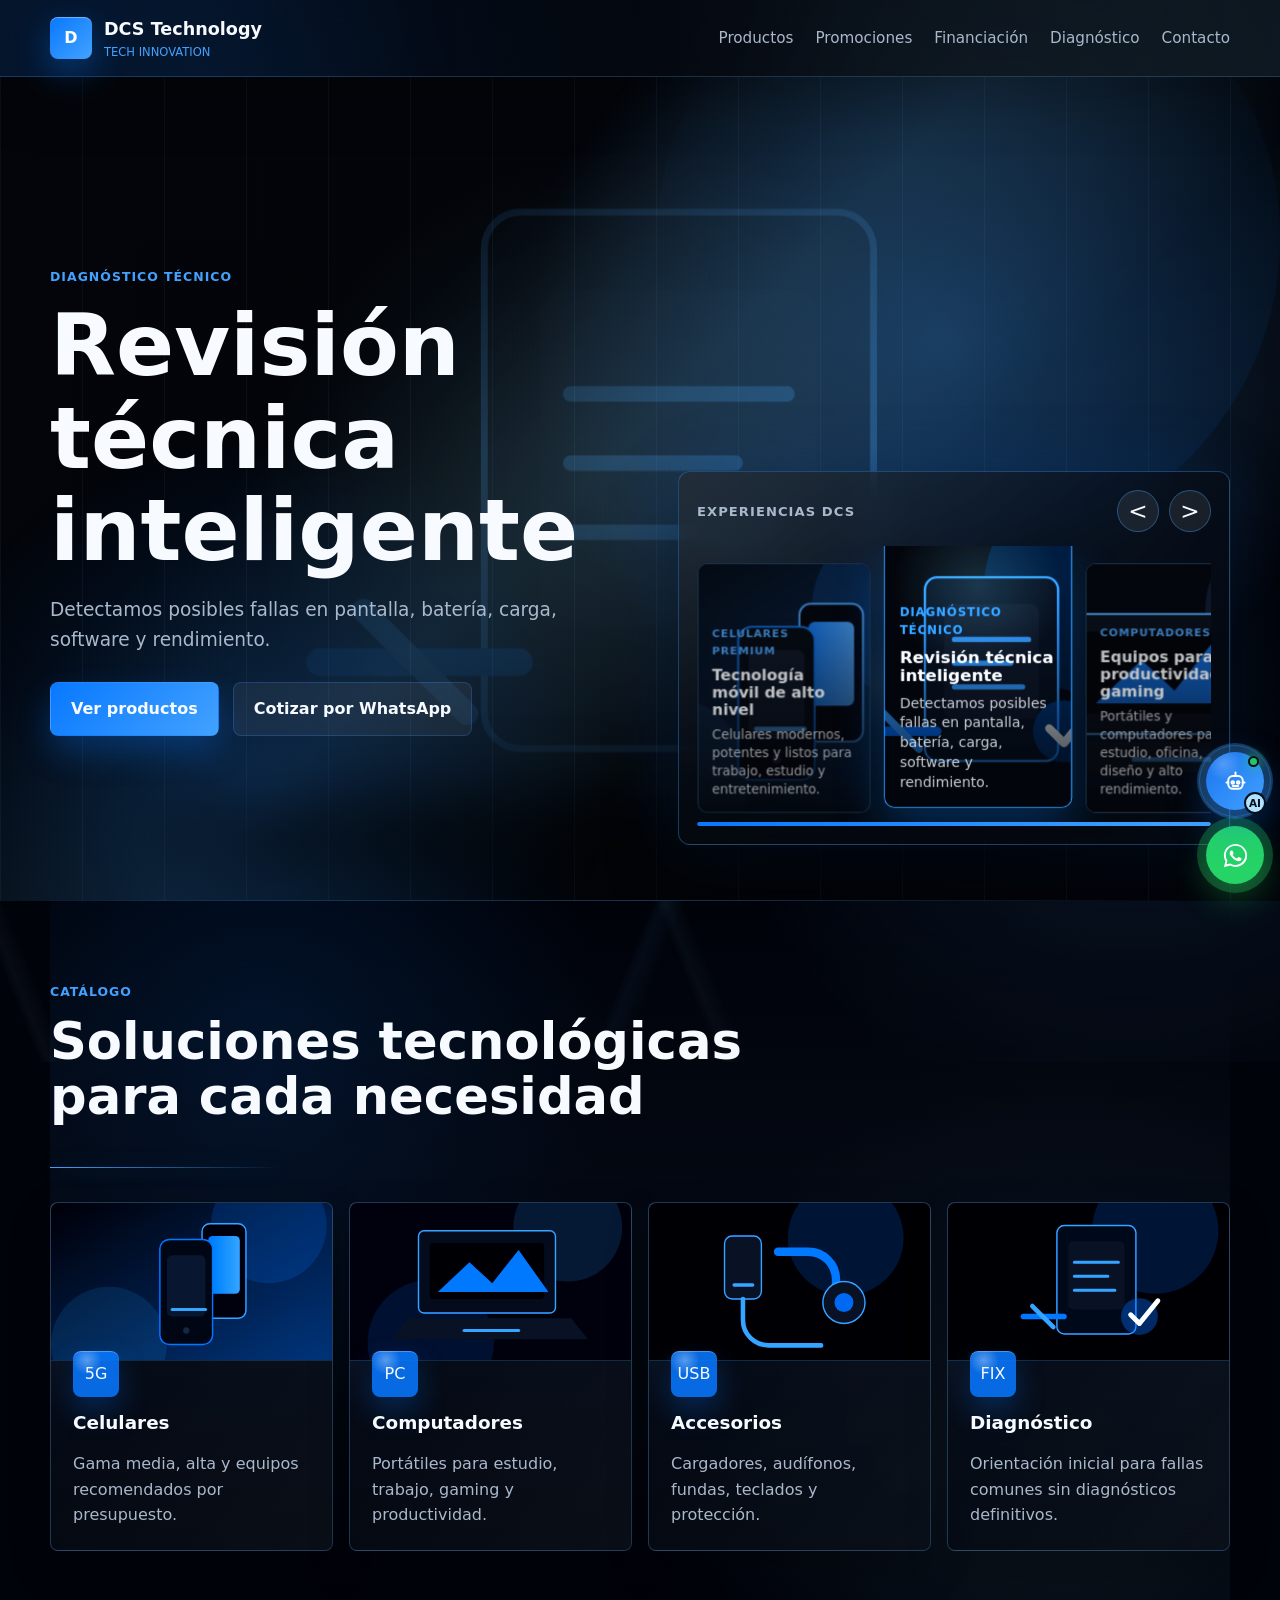
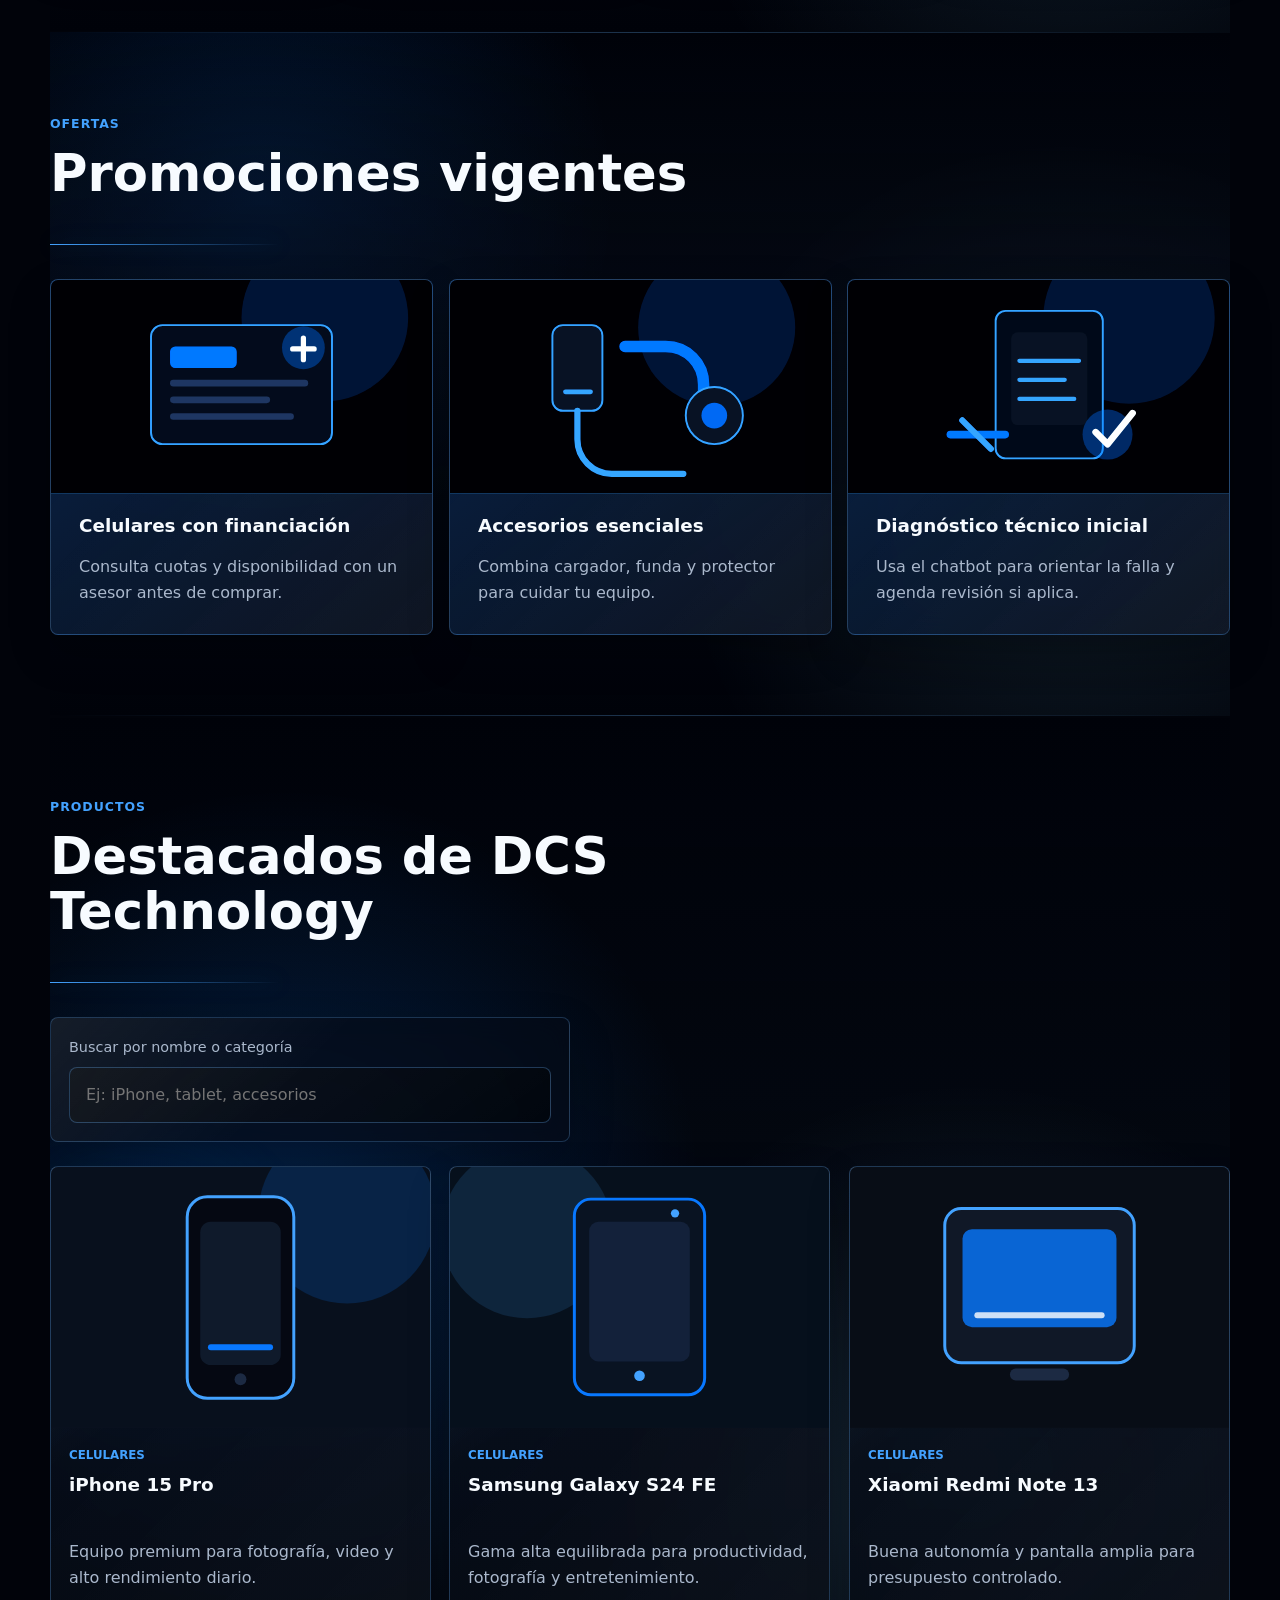
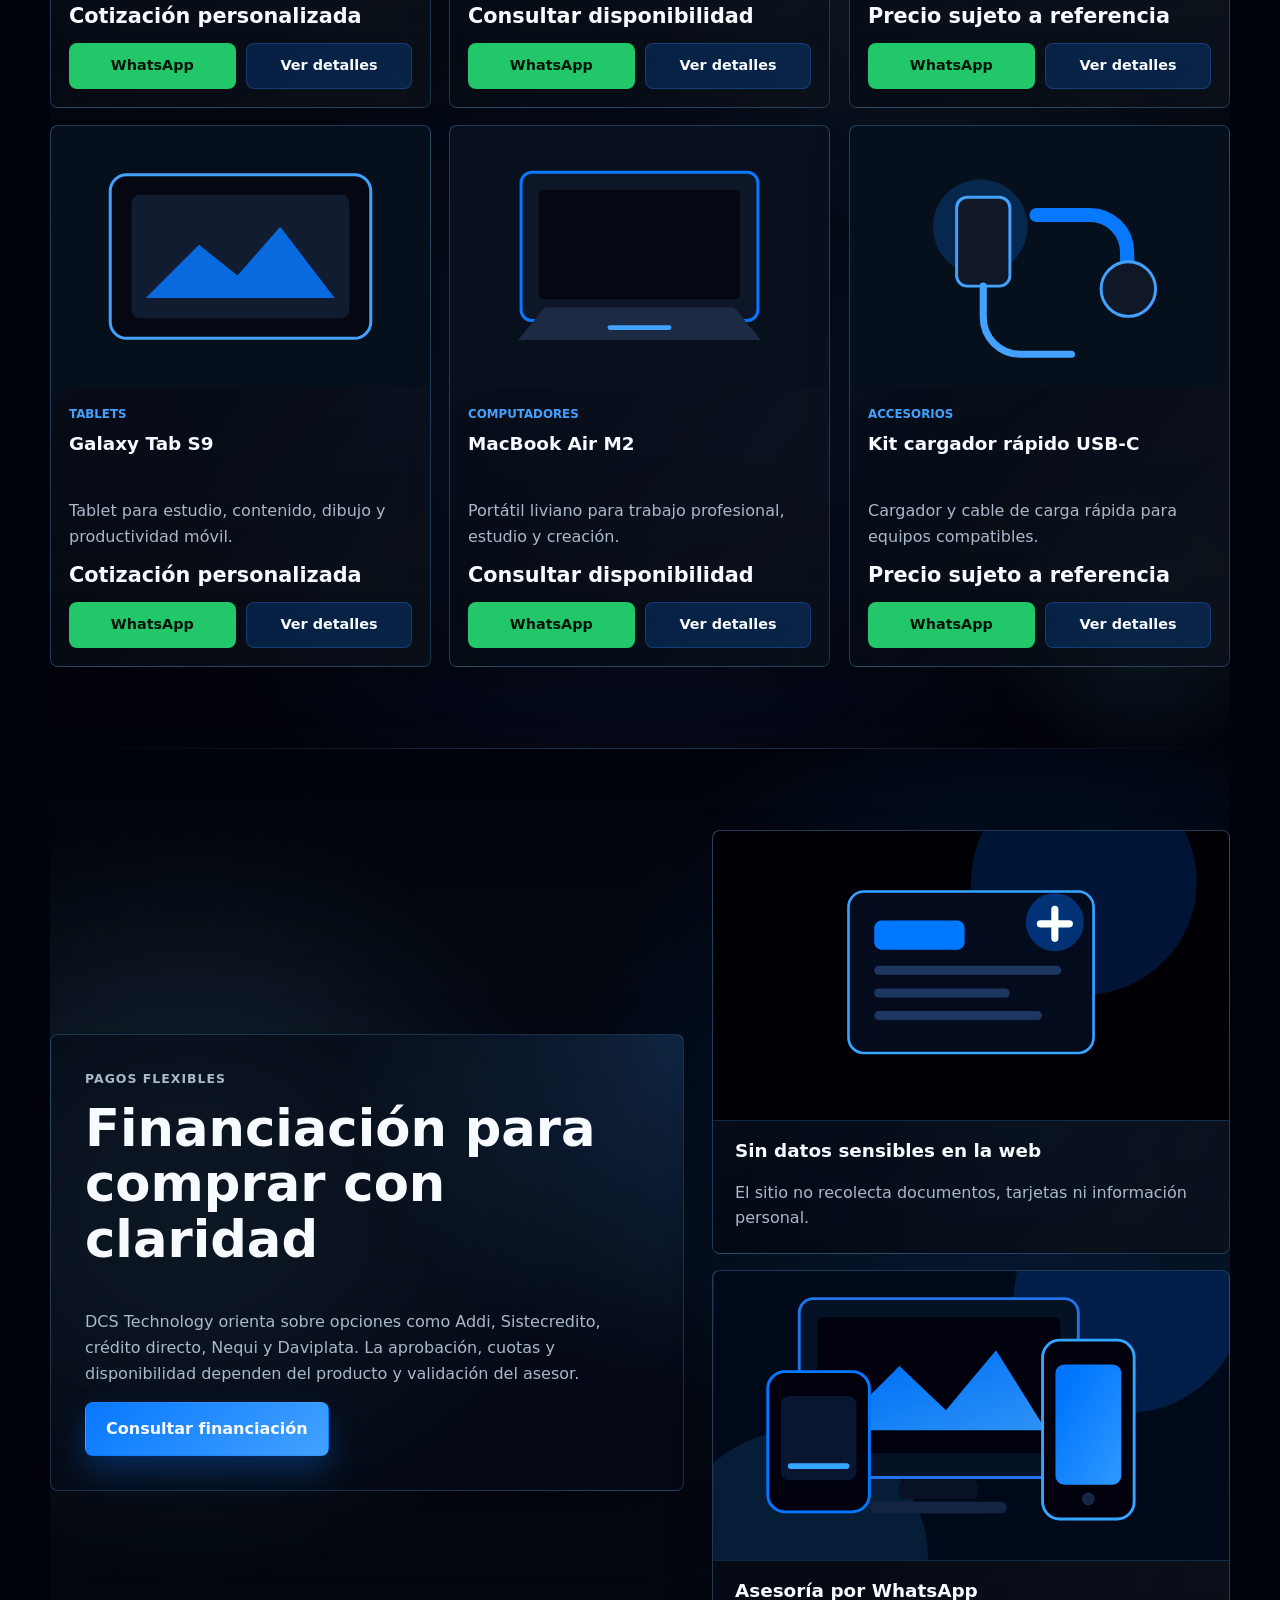
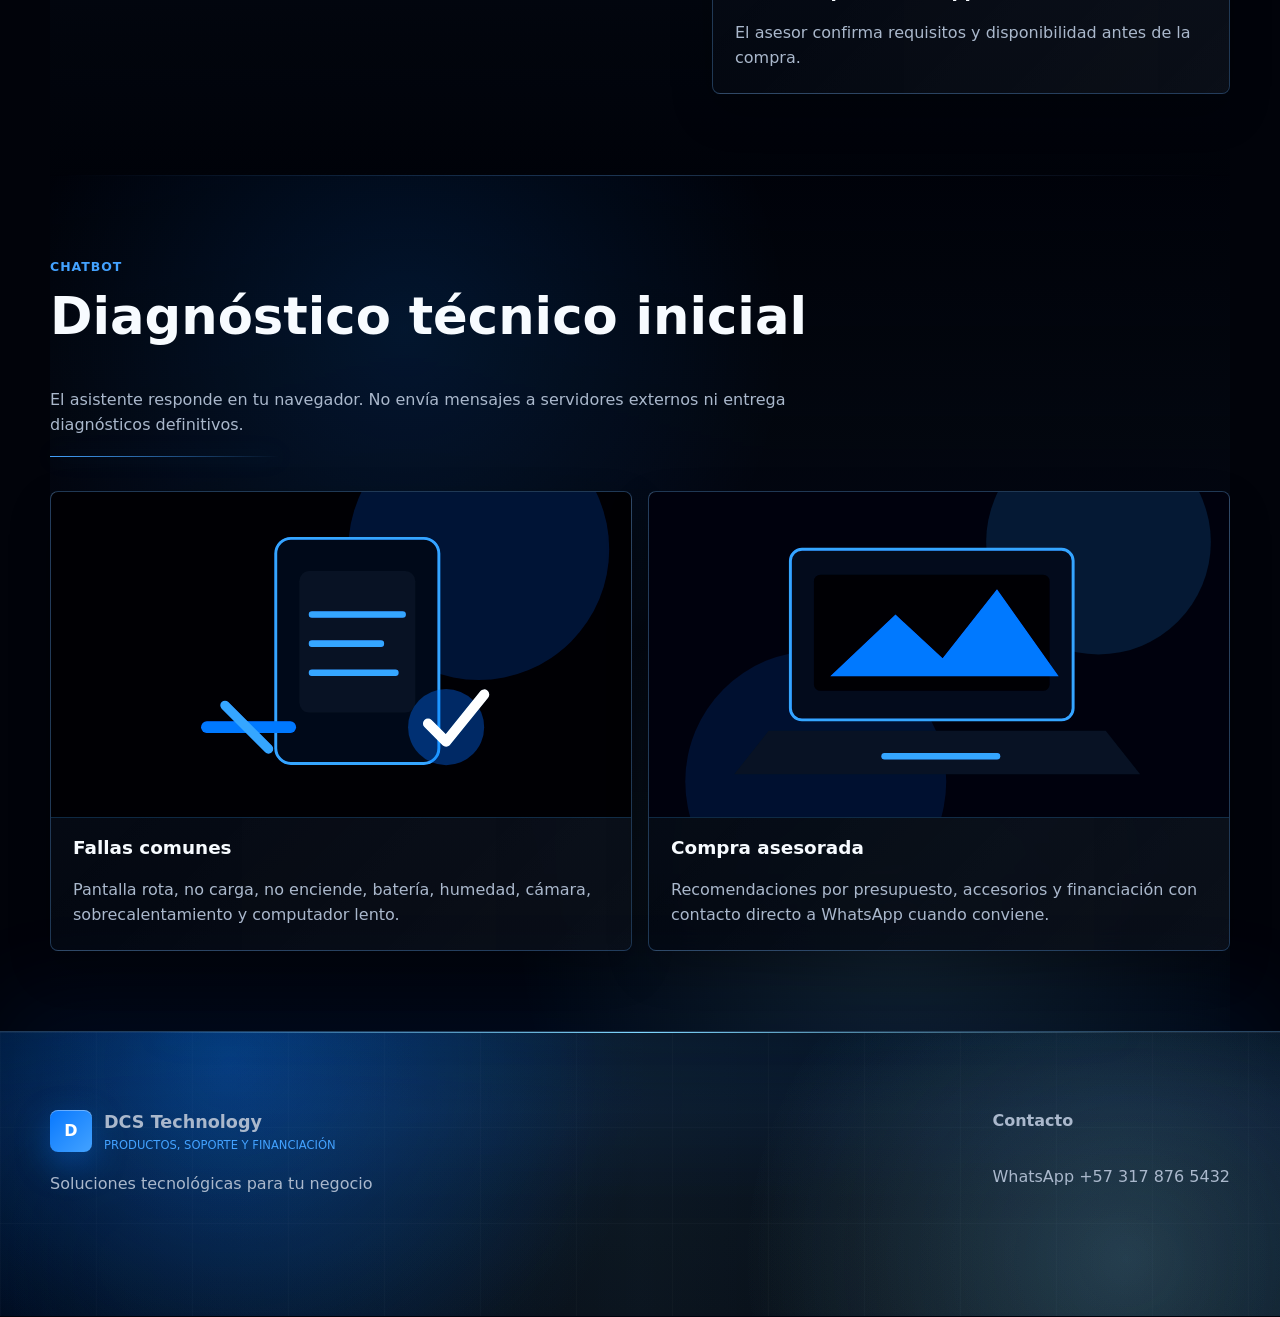
==== index.html @ 504ccabc "Agregar smartphone 3D realista con rotacion por scroll" ====
<!DOCTYPE html>
<html lang="es">
<head>
  <meta charset="UTF-8">
  <meta name="viewport" content="width=device-width, initial-scale=1.0">
  <meta name="description" content="DCS Technology vende celulares, tablets, computadores y accesorios con financiación, diagnóstico técnico local y asesoría por WhatsApp.">
  <meta name="keywords" content="DCS Technology, celulares, tablets, computadores, accesorios, financiación, diagnóstico técnico, reparación celular">
  <meta name="author" content="DCS Technology">
  <meta name="robots" content="index, follow">
  <meta property="og:title" content="DCS Technology | Tecnología, financiación y diagnóstico técnico">
  <meta property="og:description" content="Compra celulares, tablets, computadores y accesorios. Recibe diagnóstico técnico inicial por chatbot local y asesoría por WhatsApp.">
  <meta property="og:type" content="website">
  <meta property="og:url" content="https://santiagoquilindo.github.io/DCS/">
  <meta property="og:image" content="https://santiagoquilindo.github.io/DCS/assets/img/og-image.png">
  <meta property="og:locale" content="es_CO">
  <meta name="twitter:card" content="summary_large_image">
  <meta name="twitter:title" content="DCS Technology | Tecnología, financiación y diagnóstico técnico">
  <meta name="twitter:description" content="Compra celulares, tablets, computadores y accesorios con diagnóstico técnico inicial y asesoría por WhatsApp.">
  <meta name="twitter:image" content="https://santiagoquilindo.github.io/DCS/assets/img/og-image.png">
  <meta name="theme-color" content="#03050a">
  <title>DCS Technology | Tecnología, financiación y diagnóstico técnico</title>
  <link rel="canonical" href="https://santiagoquilindo.github.io/DCS/">
  <link rel="icon" type="image/svg+xml" href="assets/icons/favicon.svg">
  <link rel="stylesheet" href="css/styles.css">
  <script src="js/main.js" defer></script>
</head>
<body>
  <div class="background-scene" aria-hidden="true">
    <div class="scene-layer scene-depth"></div>
    <div class="scene-layer scene-halos"></div>
    <div class="scene-layer scene-grid"></div>
    <div class="scene-layer scene-particles"></div>
    <div class="phone-stage">
      <div class="floating-phone">
        <div class="phone-shadow"></div>
        <img class="phone-media" src="assets/img/phone-3d.png" data-fallback="assets/img/phone-3d.png" alt="" width="1536" height="1024" decoding="async" fetchpriority="high">
        <span class="phone-reflection"></span>
        <span class="phone-flare"></span>
        <div class="light-rings">
          <span></span>
          <span></span>
          <span></span>
        </div>
      </div>
    </div>
  </div>

  <header class="site-header">
    <nav class="nav" aria-label="Navegación principal">
      <a class="brand" href="#inicio" aria-label="Ir al inicio de DCS Technology">
        <span class="brand-mark" aria-hidden="true">D</span>
        <span>
          <strong>DCS Technology</strong>
          <small>Tech innovation</small>
        </span>
      </a>

      <button class="menu-toggle" type="button" aria-label="Abrir menú" aria-expanded="false" aria-controls="mainMenu">
        <span></span>
        <span></span>
        <span></span>
      </button>

      <div class="nav-menu" id="mainMenu">
        <a href="#productos">Productos</a>
        <a href="#promociones">Promociones</a>
        <a href="#financiacion">Financiación</a>
        <a href="#diagnostico">Diagnóstico</a>
        <a href="#contacto">Contacto</a>
      </div>
    </nav>
  </header>

  <main>
    <section class="hero hero-cinematic" id="inicio" aria-label="Servicios destacados de DCS Technology">
      <div class="hero-background" aria-hidden="true">
        <img id="heroBgCurrent" src="assets/img/hero-celulares.svg" alt="">
        <img id="heroBgNext" src="assets/img/hero-celulares.svg" alt="">
      </div>
      <div class="hero-depth-layer" aria-hidden="true"></div>

      <div class="hero-content" data-animate>
        <p class="eyebrow" id="heroCategory">Celulares premium</p>
        <h1 id="heroTitle">Tecnología móvil de alto nivel</h1>
        <p class="hero-copy" id="heroSubtitle">Celulares modernos, potentes y listos para trabajo, estudio y entretenimiento.</p>
        <div class="hero-actions">
          <a class="btn btn-primary" href="#productos">Ver productos</a>
          <a class="btn btn-secondary" href="https://wa.me/573178765432?text=Hola%2C%20quiero%20asesor%C3%ADa%20de%20DCS%20Technology" target="_blank" rel="noopener noreferrer">Cotizar por WhatsApp</a>
        </div>
      </div>

      <div class="hero-carousel" data-animate>
        <div class="hero-carousel-head">
          <span>Experiencias DCS</span>
          <div class="hero-controls">
            <button class="hero-control" id="heroPrev" type="button" aria-label="Ver slide anterior">&lt;</button>
            <button class="hero-control" id="heroNext" type="button" aria-label="Ver slide siguiente">&gt;</button>
          </div>
        </div>
        <div class="hero-card-track" id="heroCardTrack" aria-label="Carrusel de servicios tecnológicos" tabindex="0"></div>
        <div class="hero-progress" aria-hidden="true">
          <span id="heroProgressBar"></span>
        </div>
      </div>
    </section>

    <section class="section categories" id="categorias" aria-labelledby="categoriasTitle">
      <div class="section-heading" data-animate>
        <p class="eyebrow">Catálogo</p>
        <h2 id="categoriasTitle">Soluciones tecnológicas para cada necesidad</h2>
      </div>
      <div class="category-grid">
        <article class="category-card" data-animate>
          <img src="assets/img/hero-celulares.svg" data-fallback="assets/img/hero-celulares.svg" alt="Celulares premium en catálogo DCS Technology" loading="lazy" decoding="async" width="900" height="506">
          <span aria-hidden="true">5G</span>
          <h3>Celulares</h3>
          <p>Gama media, alta y equipos recomendados por presupuesto.</p>
        </article>
        <article class="category-card" data-animate>
          <img src="assets/img/hero-computadores.svg" data-fallback="assets/img/hero-computadores.svg" alt="Computadores portátiles para estudio y trabajo" loading="lazy" decoding="async" width="900" height="506">
          <span aria-hidden="true">PC</span>
          <h3>Computadores</h3>
          <p>Portátiles para estudio, trabajo, gaming y productividad.</p>
        </article>
        <article class="category-card" data-animate>
          <img src="assets/img/hero-accesorios.svg" data-fallback="assets/img/hero-accesorios.svg" alt="Accesorios tecnológicos para celulares y computadores" loading="lazy" decoding="async" width="900" height="506">
          <span aria-hidden="true">USB</span>
          <h3>Accesorios</h3>
          <p>Cargadores, audífonos, fundas, teclados y protección.</p>
        </article>
        <article class="category-card" data-animate>
          <img src="assets/img/hero-reparacion.svg" data-fallback="assets/img/hero-reparacion.svg" alt="Diagnóstico técnico para dispositivos tecnológicos" loading="lazy" decoding="async" width="900" height="506">
          <span aria-hidden="true">FIX</span>
          <h3>Diagnóstico</h3>
          <p>Orientación inicial para fallas comunes sin diagnósticos definitivos.</p>
        </article>
      </div>
    </section>

    <section class="section promotions" id="promociones" aria-labelledby="promocionesTitle">
      <div class="section-heading" data-animate>
        <p class="eyebrow">Ofertas</p>
        <h2 id="promocionesTitle">Promociones vigentes</h2>
      </div>
      <div class="promo-grid" aria-label="Promociones vigentes">
        <article class="promo-card" data-animate>
          <img src="assets/img/hero-financiacion.svg" data-fallback="assets/img/hero-financiacion.svg" alt="Financiación para compra de tecnología" loading="lazy" decoding="async" width="900" height="506">
          <h3>Celulares con financiación</h3>
          <p>Consulta cuotas y disponibilidad con un asesor antes de comprar.</p>
        </article>
        <article class="promo-card" data-animate>
          <img src="assets/img/hero-accesorios.svg" data-fallback="assets/img/hero-accesorios.svg" alt="Accesorios tecnológicos en promoción" loading="lazy" decoding="async" width="900" height="506">
          <h3>Accesorios esenciales</h3>
          <p>Combina cargador, funda y protector para cuidar tu equipo.</p>
        </article>
        <article class="promo-card" data-animate>
          <img src="assets/img/hero-reparacion.svg" data-fallback="assets/img/hero-reparacion.svg" alt="Diagnóstico técnico inicial para equipos" loading="lazy" decoding="async" width="900" height="506">
          <h3>Diagnóstico técnico inicial</h3>
          <p>Usa el chatbot para orientar la falla y agenda revisión si aplica.</p>
        </article>
      </div>
    </section>

    <section class="section products" id="productos" aria-labelledby="productosTitle">
      <div class="section-heading" data-animate>
        <p class="eyebrow">Productos</p>
        <h2 id="productosTitle">Destacados de DCS Technology</h2>
      </div>
      <form class="search-panel" role="search" aria-label="Buscar productos" data-animate>
        <label for="productSearch">Buscar por nombre o categoría</label>
        <input id="productSearch" name="productSearch" type="search" autocomplete="off" maxlength="60" placeholder="Ej: iPhone, tablet, accesorios">
      </form>
      <div class="product-grid" id="productGrid" aria-live="polite"></div>
      <p class="empty-state" id="emptyProducts" hidden></p>
    </section>

    <section class="section financing" id="financiacion" aria-labelledby="financiacionTitle">
      <div class="financing-copy" data-animate>
        <p class="eyebrow">Pagos flexibles</p>
        <h2 id="financiacionTitle">Financiación para comprar con claridad</h2>
        <p>DCS Technology orienta sobre opciones como Addi, Sistecredito, crédito directo, Nequi y Daviplata. La aprobación, cuotas y disponibilidad dependen del producto y validación del asesor.</p>
        <a class="btn btn-primary" href="https://wa.me/573178765432?text=Hola%2C%20quiero%20informaci%C3%B3n%20sobre%20financiaci%C3%B3n%20en%20DCS%20Technology" target="_blank" rel="noopener noreferrer">Consultar financiación</a>
      </div>
      <div class="financing-list" data-animate>
        <article>
          <img src="assets/img/hero-financiacion.svg" data-fallback="assets/img/hero-financiacion.svg" alt="Pago y financiación segura para tecnología" loading="lazy" decoding="async" width="900" height="506">
          <h3>Sin datos sensibles en la web</h3>
          <p>El sitio no recolecta documentos, tarjetas ni información personal.</p>
        </article>
        <article>
          <img src="assets/img/hero-devices.svg" data-fallback="assets/img/hero-devices.svg" alt="Asesoría comercial por WhatsApp para tecnología" loading="lazy" decoding="async" width="900" height="506">
          <h3>Asesoría por WhatsApp</h3>
          <p>El asesor confirma requisitos y disponibilidad antes de la compra.</p>
        </article>
      </div>
    </section>

    <section class="section diagnosis" id="diagnostico" aria-labelledby="diagnosticoTitle">
      <div class="section-heading" data-animate>
        <p class="eyebrow">Chatbot</p>
        <h2 id="diagnosticoTitle">Diagnóstico técnico inicial</h2>
        <p>El asistente responde en tu navegador. No envía mensajes a servidores externos ni entrega diagnósticos definitivos.</p>
      </div>
      <div class="diagnosis-grid">
        <article data-animate>
          <img src="assets/img/hero-reparacion.svg" data-fallback="assets/img/hero-reparacion.svg" alt="Revisión técnica de celulares tablets y computadores" loading="lazy" decoding="async" width="900" height="506">
          <h3>Fallas comunes</h3>
          <p>Pantalla rota, no carga, no enciende, batería, humedad, cámara, sobrecalentamiento y computador lento.</p>
        </article>
        <article data-animate>
          <img src="assets/img/hero-computadores.svg" data-fallback="assets/img/hero-computadores.svg" alt="Asesoría para comprar tecnología por presupuesto" loading="lazy" decoding="async" width="900" height="506">
          <h3>Compra asesorada</h3>
          <p>Recomendaciones por presupuesto, accesorios y financiación con contacto directo a WhatsApp cuando conviene.</p>
        </article>
      </div>
    </section>
  </main>

  <footer class="site-footer" id="contacto" data-animate>
    <div>
      <a class="brand" href="#inicio" aria-label="Volver al inicio">
        <span class="brand-mark" aria-hidden="true">D</span>
        <span>
          <strong>DCS Technology</strong>
          <small>Productos, soporte y financiación</small>
        </span>
      </a>
      <p><span class="Solutions">Soluciones tecnológicas para tu negocio</span></p>
    </div>
    <address>
      <strong>Contacto</strong>
      <a href="https://wa.me/573178765432?text=Hola%2C%20quiero%20informaci%C3%B3n%20de%20DCS%20Technology" target="_blank" rel="noopener noreferrer">WhatsApp +57 317 876 5432</a>
    </address>
  </footer>

  <a class="whatsapp-float" href="https://wa.me/573178765432?text=Hola%2C%20quiero%20informaci%C3%B3n%20sobre%20productos%20y%20servicios%20de%20DCS%20Technology" target="_blank" rel="noopener noreferrer" aria-label="Contactar por WhatsApp">
    <img src="assets/icons/whatsapp.svg" alt="" aria-hidden="true" width="30" height="30">
  </a>

  <section class="chatbot" aria-label="Chatbot técnico de DCS Technology">
    <button class="chatbot-toggle" id="chatbotToggle" type="button" aria-label="Abrir chatbot" aria-expanded="false" aria-controls="chatbotPanel">
      <span class="chatbot-tooltip" role="tooltip">Asistente técnico</span>
      <span class="chatbot-online" aria-hidden="true"></span>
      <span class="chatbot-icon" aria-hidden="true">
        <svg viewBox="0 0 32 32" focusable="false">
          <rect x="8" y="10" width="16" height="14" rx="5"></rect>
          <path d="M16 10V6"></path>
          <circle cx="13" cy="17" r="1.4"></circle>
          <circle cx="19" cy="17" r="1.4"></circle>
          <path d="M13 21h6"></path>
          <path d="M6 17h2M24 17h2"></path>
        </svg>
      </span>
      <span class="chatbot-ai-label" aria-hidden="true">AI</span>
    </button>
    <div class="chatbot-panel" id="chatbotPanel" hidden>
      <div class="chatbot-header">
        <div>
          <strong>Asistente DCS</strong>
          <span>Diagnóstico local</span>
        </div>
        <button id="chatbotClose" type="button" aria-label="Cerrar chatbot">x</button>
      </div>
      <div class="chatbot-messages" id="chatMessages" aria-live="polite"></div>
      <form class="chatbot-form" id="chatForm">
        <label class="sr-only" for="chatInput">Escribe tu consulta técnica o comercial</label>
        <input id="chatInput" type="text" maxlength="220" autocomplete="off" placeholder="Ej: mi celular no carga">
        <button type="submit" aria-label="Enviar mensaje">Enviar</button>
      </form>
    </div>
  </section>
</body>
</html>
---- css/styles.css ----
:root {
  --bg: #03050a;
  --bg-deep: #01030a;
  --panel: #0b1220;
  --panel-soft: #101827;
  --line: rgba(70, 140, 255, 0.25);
  --line-strong: rgba(105, 180, 255, 0.48);
  --blue: #0878ff;
  --blue-soft: #43a2ff;
  --cyan: #7fd8ff;
  --white: #f7fbff;
  --muted: #aab8cc;
  --success: #21c768;
  --danger: #ff5d6c;
  --shadow: 0 24px 70px rgba(0, 0, 0, 0.42);
  --glass: rgba(8, 15, 28, 0.68);
  --spotlight-x: 50vw;
  --spotlight-y: 30vh;
  --scroll-depth: 0px;
  --scroll-progress: 0;
  --cinema-drift: 0px;
  --tilt-x: 0deg;
  --tilt-y: 0deg;
  --glow-x: 50%;
  --glow-y: 0%;
  --card-lift: 0px;
  --phone-rotate-x: 9deg;
  --phone-rotate-y: 15deg;
  --phone-rotate-z: -7deg;
  --phone-shift-y: 0px;
  --phone-shift-x: 0px;
  --phone-parallax-y: 0px;
  --phone-scale: 1;
  --phone-depth: 74px;
  --phone-shadow-y: 12px;
  --phone-shadow-scale: 0.84;
  --phone-shadow-opacity: 0.42;
  --phone-flare-opacity: 0.2;
  --phone-reflection-x: 30%;
}

*,
*::before,
*::after {
  box-sizing: border-box;
}

html {
  width: 100%;
  max-width: 100%;
  scroll-behavior: smooth;
}

html::before {
  content: "";
  position: fixed;
  inset: -18%;
  z-index: 0;
  pointer-events: none;
  opacity: 0.72;
  background:
    linear-gradient(112deg, transparent 0 23%, rgba(67, 162, 255, 0.08) 24%, transparent 26% 100%),
    linear-gradient(68deg, transparent 0 34%, rgba(127, 216, 255, 0.055) 35%, transparent 37% 100%),
    radial-gradient(circle at calc(22% + var(--cinema-drift)) 18%, rgba(8, 120, 255, 0.26), transparent 24rem),
    radial-gradient(circle at calc(78% - var(--cinema-drift)) 72%, rgba(67, 162, 255, 0.18), transparent 26rem);
  background-size: 760px 760px, 680px 680px, auto, auto;
  mix-blend-mode: screen;
  transform: translate3d(0, calc(var(--scroll-depth) * -0.08), 0) rotate(0.001deg);
  animation: globalDrift 28s ease-in-out infinite alternate;
  will-change: transform, background-position;
}

body {
  position: relative;
  width: 100%;
  max-width: 100%;
  min-height: 100vh;
  margin: 0;
  font-family: Inter, ui-sans-serif, system-ui, -apple-system, BlinkMacSystemFont, "Segoe UI", sans-serif;
  color: var(--white);
  background: var(--bg-deep);
  line-height: 1.6;
}

body::before,
body::after {
  content: "";
  position: fixed;
  inset: 0;
  pointer-events: none;
}

body::before {
  z-index: 0;
  background:
    radial-gradient(circle at calc(16% + var(--cinema-drift)) calc(8% + var(--scroll-depth)), rgba(8, 120, 255, 0.42), transparent 28rem),
    radial-gradient(circle at calc(84% - var(--cinema-drift)) calc(18% - var(--scroll-depth)), rgba(127, 216, 255, 0.22), transparent 26rem),
    radial-gradient(circle at 50% 74%, rgba(0, 82, 255, 0.18), transparent 34rem),
    linear-gradient(115deg, rgba(1, 3, 10, 0.98), rgba(4, 9, 22, 0.94) 42%, rgba(1, 5, 14, 0.99));
  transform: translate3d(0, calc(var(--scroll-depth) * -0.04), 0);
  animation: haloBreath 18s ease-in-out infinite alternate;
  will-change: transform, background-position, opacity;
}

body::after {
  z-index: 1;
  opacity: 0.9;
  background:
    radial-gradient(520px circle at var(--spotlight-x) var(--spotlight-y), rgba(88, 175, 255, 0.18), rgba(88, 175, 255, 0.07) 34%, transparent 70%),
    radial-gradient(circle at 12% 35%, rgba(255, 255, 255, 0.06) 0 1px, transparent 1px),
    radial-gradient(circle at 76% 62%, rgba(127, 216, 255, 0.08) 0 1px, transparent 1px),
    linear-gradient(90deg, rgba(255, 255, 255, 0.026) 1px, transparent 1px),
    linear-gradient(0deg, rgba(255, 255, 255, 0.02) 1px, transparent 1px),
    linear-gradient(115deg, transparent 0 47%, rgba(67, 162, 255, 0.045) 48%, transparent 50% 100%);
  background-position:
    0 0,
    calc(var(--scroll-depth) * 0.12) calc(var(--scroll-depth) * -0.08),
    calc(var(--scroll-depth) * -0.1) calc(var(--scroll-depth) * 0.14),
    0 calc(var(--scroll-depth) * -0.35),
    calc(var(--scroll-depth) * 0.24) 0,
    calc(var(--scroll-depth) * -0.12) calc(var(--scroll-depth) * 0.08);
  background-size: auto, 92px 92px, 128px 128px, 86px 86px, 86px 86px, 520px 520px;
  transform: translate3d(0, calc(var(--scroll-depth) * -0.18), 0);
  will-change: background-position, transform;
}

body > main,
body > .site-footer {
  position: relative;
  z-index: 2;
}

.background-scene {
  position: fixed;
  inset: 0;
  z-index: 1;
  pointer-events: none;
  overflow: hidden;
  perspective: 1400px;
  transform-style: preserve-3d;
  isolation: isolate;
}

.scene-layer {
  position: absolute;
  inset: -12%;
  pointer-events: none;
}

.scene-depth {
  z-index: 1;
  opacity: 0.62;
  background:
    radial-gradient(circle at 52% 48%, rgba(8, 120, 255, 0.22), transparent 23rem),
    radial-gradient(circle at 72% 18%, rgba(127, 216, 255, 0.12), transparent 22rem),
    linear-gradient(125deg, transparent 0 44%, rgba(8, 120, 255, 0.075) 45%, transparent 48% 100%);
  transform: translate3d(0, calc(var(--scroll-depth) * -0.08), -160px) scale(1.08);
}

.scene-halos {
  z-index: 2;
  opacity: 0.76;
  background:
    radial-gradient(420px circle at calc(56% + var(--phone-shift-x)) calc(56% + var(--phone-shift-y)), rgba(8, 120, 255, 0.28), transparent 67%),
    radial-gradient(260px circle at calc(70% - var(--cinema-drift)) 24%, rgba(127, 216, 255, 0.12), transparent 70%),
    conic-gradient(from 140deg at 58% 58%, transparent 0 40%, rgba(67, 162, 255, 0.2), transparent 54% 100%);
  filter: blur(2px);
  transform: translate3d(0, calc(var(--scroll-depth) * -0.12), -80px) rotate(0.001deg);
  animation: sceneHaloFloat 22s ease-in-out infinite alternate;
}

.scene-grid {
  z-index: 3;
  opacity: 0.44;
  background:
    linear-gradient(90deg, rgba(127, 216, 255, 0.06) 1px, transparent 1px),
    linear-gradient(0deg, rgba(127, 216, 255, 0.042) 1px, transparent 1px),
    linear-gradient(115deg, transparent 0 46%, rgba(67, 162, 255, 0.08) 47%, transparent 48% 100%),
    linear-gradient(62deg, transparent 0 58%, rgba(67, 162, 255, 0.052) 59%, transparent 60% 100%);
  background-size: 92px 92px, 92px 92px, 520px 520px, 460px 460px;
  background-position:
    calc(var(--scroll-depth) * -0.18) calc(var(--scroll-depth) * -0.08),
    calc(var(--scroll-depth) * 0.1) calc(var(--scroll-depth) * -0.18),
    0 calc(var(--scroll-depth) * -0.16),
    calc(var(--scroll-depth) * 0.12) 0;
  mask-image: radial-gradient(circle at 57% 52%, black 0 48%, transparent 78%);
  transform: translate3d(0, calc(var(--scroll-depth) * -0.16), -40px);
}

.scene-particles {
  z-index: 6;
  opacity: 0.72;
  background:
    radial-gradient(circle at 20% 18%, rgba(127, 216, 255, 0.72) 0 1px, transparent 1.8px),
    radial-gradient(circle at 58% 12%, rgba(67, 162, 255, 0.68) 0 1px, transparent 1.8px),
    radial-gradient(circle at 82% 36%, rgba(127, 216, 255, 0.52) 0 1px, transparent 1.8px),
    radial-gradient(circle at 38% 68%, rgba(67, 162, 255, 0.46) 0 1px, transparent 1.8px),
    radial-gradient(circle at 76% 82%, rgba(255, 255, 255, 0.38) 0 1px, transparent 1.8px);
  background-size: 340px 340px, 420px 420px, 380px 380px, 460px 460px, 520px 520px;
  background-position:
    calc(var(--scroll-depth) * -0.08) calc(var(--scroll-depth) * -0.04),
    calc(var(--scroll-depth) * 0.04) calc(var(--scroll-depth) * -0.08),
    calc(var(--scroll-depth) * -0.03) calc(var(--scroll-depth) * 0.05),
    0 calc(var(--scroll-depth) * -0.04),
    calc(var(--scroll-depth) * 0.06) 0;
  transform: translate3d(0, calc(var(--scroll-depth) * -0.06), 20px);
  animation: particleDrift 34s linear infinite;
}

.phone-stage {
  position: absolute;
  inset: 0;
  z-index: 5;
  display: grid;
  place-items: center;
  transform-style: preserve-3d;
  transform:
    translate3d(calc(15vw + var(--phone-shift-x)), calc(var(--phone-shift-y) + var(--phone-parallax-y) + 12px), 120px)
    scale(var(--phone-scale));
  transition: transform 120ms linear;
  will-change: transform;
}

.floating-phone {
  position: relative;
  width: clamp(520px, 46vw, 820px);
  aspect-ratio: 1.5;
  transform-style: preserve-3d;
  transform:
    rotateX(var(--phone-rotate-x))
    rotateY(var(--phone-rotate-y))
    rotateZ(var(--phone-rotate-z));
  animation: phoneIntro 1200ms cubic-bezier(0.2, 0.8, 0.2, 1) both, phoneIdle 9s ease-in-out 1200ms infinite alternate;
  will-change: transform, opacity, filter;
}

.phone-media {
  position: absolute;
  inset: 0;
  z-index: 2;
  width: 100%;
  height: 100%;
  object-fit: contain;
  pointer-events: none;
  transform: translateZ(46px);
  filter:
    drop-shadow(0 26px 42px rgba(0, 0, 0, 0.5))
    drop-shadow(0 0 38px rgba(8, 120, 255, 0.34));
  will-change: transform, filter;
}

.phone-reflection,
.phone-flare {
  position: absolute;
  inset: 5% 7%;
  z-index: 3;
  border-radius: 34%;
  pointer-events: none;
  transform: translateZ(62px);
  mix-blend-mode: screen;
}

.phone-reflection {
  background:
    linear-gradient(105deg, transparent 0 35%, rgba(255, 255, 255, 0.24) 43%, rgba(127, 216, 255, 0.14) 49%, transparent 58% 100%),
    radial-gradient(circle at var(--phone-reflection-x) 20%, rgba(127, 216, 255, 0.2), transparent 28%);
  opacity: 0.4;
  animation: phoneLightSweep 7.5s ease-in-out infinite;
}

.phone-flare {
  inset: -8% -10% auto auto;
  width: 34%;
  height: 28%;
  background: radial-gradient(circle, rgba(127, 216, 255, 0.45), rgba(8, 120, 255, 0.18) 34%, transparent 68%);
  filter: blur(8px);
  opacity: var(--phone-flare-opacity);
}

.phone-body,
.phone-face,
.phone-rim,
.phone-highlight,
.phone-side,
.phone-shadow,
.light-rings {
  position: absolute;
  inset: 0;
  transform-style: preserve-3d;
}

.phone-body {
  border-radius: 38px;
  transform-style: preserve-3d;
}

.phone-face {
  border-radius: 38px;
  overflow: hidden;
  backface-visibility: hidden;
  border: 1px solid rgba(174, 226, 255, 0.34);
  box-shadow:
    inset 0 0 0 2px rgba(255, 255, 255, 0.05),
    inset 0 24px 60px rgba(255, 255, 255, 0.08),
    0 34px 90px rgba(0, 0, 0, 0.56),
    0 0 64px rgba(8, 120, 255, 0.34);
}

.phone-front {
  background:
    radial-gradient(circle at 50% 4%, rgba(255, 255, 255, 0.2), transparent 18%),
    linear-gradient(142deg, rgba(93, 155, 255, 0.28), transparent 22% 36%, rgba(2, 7, 16, 0.94) 58%),
    linear-gradient(180deg, #162848, #050b17 42%, #02050c);
  transform: translateZ(calc(var(--phone-depth) / 2));
}

.phone-front::before {
  content: "";
  position: absolute;
  inset: 9px;
  border-radius: 30px;
  background:
    linear-gradient(132deg, rgba(255, 255, 255, 0.14), transparent 19% 70%, rgba(67, 162, 255, 0.12)),
    radial-gradient(circle at 54% 70%, rgba(8, 120, 255, 0.22), transparent 32%),
    rgba(1, 5, 14, 0.86);
  border: 1px solid rgba(127, 216, 255, 0.16);
}

.phone-front::after {
  content: "";
  position: absolute;
  inset: 12px;
  border-radius: 28px;
  background:
    linear-gradient(110deg, transparent 0 36%, rgba(255, 255, 255, 0.18) 43%, transparent 50% 100%),
    repeating-linear-gradient(0deg, rgba(127, 216, 255, 0.035) 0 1px, transparent 1px 32px);
  opacity: 0.56;
}

.phone-back {
  background:
    radial-gradient(circle at 70% 12%, rgba(127, 216, 255, 0.22), transparent 20%),
    linear-gradient(128deg, rgba(44, 88, 156, 0.96), #07142b 35%, #01040b 78%),
    linear-gradient(90deg, rgba(255, 255, 255, 0.16), transparent);
  transform: rotateY(180deg) translateZ(calc(var(--phone-depth) / 2));
}

.phone-back::before {
  content: "";
  position: absolute;
  inset: 0;
  border-radius: inherit;
  background:
    linear-gradient(120deg, rgba(255, 255, 255, 0.2), transparent 22% 74%, rgba(67, 162, 255, 0.2)),
    radial-gradient(circle at 24% 70%, rgba(8, 120, 255, 0.18), transparent 34%);
  opacity: 0.78;
}

.phone-rim {
  border-radius: 38px;
  transform: translateZ(calc(var(--phone-depth) / 2 + 2px));
  box-shadow:
    inset 0 0 0 3px rgba(174, 226, 255, 0.26),
    inset 0 0 24px rgba(67, 162, 255, 0.16),
    0 0 26px rgba(127, 216, 255, 0.18);
}

.phone-highlight {
  border-radius: 38px;
  transform: translateZ(calc(var(--phone-depth) / 2 + 4px));
  background:
    linear-gradient(110deg, transparent 0 35%, rgba(255, 255, 255, 0.32) 44%, transparent 55% 100%);
  mix-blend-mode: screen;
  opacity: 0.46;
}

.phone-side {
  border-radius: 16px;
  background:
    linear-gradient(90deg, rgba(174, 226, 255, 0.34), rgba(5, 15, 32, 0.96) 36%, rgba(0, 3, 10, 1));
  box-shadow: inset 0 0 18px rgba(127, 216, 255, 0.16);
}

.phone-side-left,
.phone-side-right {
  width: var(--phone-depth);
  left: 50%;
  margin-left: calc(var(--phone-depth) / -2);
  transform-origin: center;
}

.phone-side-left {
  transform: translateX(calc(-50% - 50%)) rotateY(90deg);
}

.phone-side-right {
  transform: translateX(calc(50% + 50%)) rotateY(90deg);
}

.phone-side-top,
.phone-side-bottom {
  height: var(--phone-depth);
  top: 50%;
  margin-top: calc(var(--phone-depth) / -2);
  transform-origin: center;
}

.phone-side-top {
  transform: translateY(calc(-50% - 50%)) rotateX(90deg);
}

.phone-side-bottom {
  transform: translateY(calc(50% + 50%)) rotateX(90deg);
}

.phone-notch {
  position: absolute;
  left: 50%;
  top: 18px;
  z-index: 4;
  width: 34%;
  height: 22px;
  border-radius: 999px;
  background: rgba(1, 4, 10, 0.92);
  box-shadow: inset 0 1px 0 rgba(255, 255, 255, 0.1);
  transform: translateX(-50%) translateZ(7px);
}

.phone-screen-glow {
  position: absolute;
  inset: 20% 13% 16%;
  border-radius: 28px;
  background:
    radial-gradient(circle at 50% 30%, rgba(67, 162, 255, 0.32), transparent 42%),
    linear-gradient(180deg, transparent, rgba(8, 120, 255, 0.12));
  filter: blur(10px);
  opacity: 0.72;
  transform: translateZ(8px);
}

.phone-app {
  position: absolute;
  bottom: 28px;
  z-index: 5;
  width: 34px;
  height: 34px;
  border-radius: 10px;
  background: linear-gradient(135deg, rgba(67, 162, 255, 0.9), rgba(8, 120, 255, 0.62));
  box-shadow: 0 8px 20px rgba(8, 120, 255, 0.28);
  transform: translateZ(10px);
}

.app-one { left: 26%; }
.app-two { left: 44%; background: linear-gradient(135deg, rgba(33, 199, 104, 0.92), rgba(67, 162, 255, 0.46)); }
.app-three { left: 62%; background: linear-gradient(135deg, rgba(247, 251, 255, 0.76), rgba(67, 162, 255, 0.64)); }

.camera,
.flash {
  position: absolute;
  z-index: 4;
  border-radius: 50%;
  transform: translateZ(10px);
}

.camera {
  width: 52px;
  height: 52px;
  left: 28px;
  background:
    radial-gradient(circle at 50% 50%, #01040b 0 24%, rgba(67, 162, 255, 0.48) 25% 36%, #08172d 37% 56%, rgba(174, 226, 255, 0.42) 57% 62%, #020710 63%);
  border: 2px solid rgba(174, 226, 255, 0.22);
  box-shadow:
    0 10px 18px rgba(0, 0, 0, 0.32),
    0 0 18px rgba(67, 162, 255, 0.22);
}

.camera-one { top: 28px; }
.camera-two { top: 88px; }
.camera-three { top: 58px; left: 88px; }

.flash {
  top: 32px;
  left: 98px;
  width: 22px;
  height: 22px;
  background: radial-gradient(circle, rgba(255, 255, 255, 0.92), rgba(127, 216, 255, 0.28) 62%, transparent 70%);
  box-shadow: 0 0 20px rgba(127, 216, 255, 0.5);
}

.phone-shadow {
  z-index: 1;
  inset: auto 8% -20% 8%;
  height: 32%;
  border-radius: 50%;
  background:
    radial-gradient(ellipse, rgba(8, 120, 255, 0.28), rgba(0, 0, 0, 0.46) 48%, transparent 73%);
  filter: blur(20px);
  opacity: var(--phone-shadow-opacity);
  transform:
    rotateX(72deg)
    translate3d(0, var(--phone-shadow-y), -130px)
    scaleX(var(--phone-shadow-scale));
}

.light-rings {
  z-index: 0;
  inset: auto -18% -16% -18%;
  height: 40%;
  transform: rotateX(72deg) translateZ(-76px);
}

.light-rings span {
  position: absolute;
  inset: 0;
  border: 1px solid rgba(67, 162, 255, 0.56);
  border-radius: 50%;
  box-shadow:
    0 0 22px rgba(8, 120, 255, 0.4),
    inset 0 0 18px rgba(127, 216, 255, 0.18);
  animation: lightRingPulse 4.8s ease-in-out infinite;
}

.light-rings span:nth-child(2) {
  inset: 13%;
  animation-delay: 650ms;
}

.light-rings span:nth-child(3) {
  inset: 26%;
  animation-delay: 1300ms;
}

body.menu-open {
  overflow: hidden;
}

a {
  color: inherit;
  text-decoration: none;
}

a:focus-visible,
button:focus-visible,
input:focus-visible,
[tabindex]:focus-visible {
  outline: 2px solid rgba(127, 216, 255, 0.86);
  outline-offset: 3px;
}

img {
  display: block;
  max-width: 100%;
  height: auto;
}

[hidden] {
  display: none !important;
}

button,
input {
  font: inherit;
}

.sr-only {
  position: absolute;
  width: 1px;
  height: 1px;
  padding: 0;
  margin: -1px;
  overflow: hidden;
  clip: rect(0, 0, 0, 0);
  white-space: nowrap;
  border: 0;
}

.site-header {
  position: sticky;
  top: 0;
  z-index: 50;
  border-bottom: 1px solid rgba(105, 180, 255, 0.22);
  background:
    linear-gradient(90deg, rgba(8, 120, 255, 0.08), transparent 34%, rgba(127, 216, 255, 0.07)),
    rgba(3, 5, 10, 0.78);
  box-shadow: 0 18px 60px rgba(0, 0, 0, 0.22);
  backdrop-filter: blur(18px);
}

.nav {
  width: min(1180px, calc(100% - 32px));
  margin: 0 auto;
  min-height: 76px;
  display: flex;
  align-items: center;
  justify-content: space-between;
  gap: 24px;
}

.brand {
  display: inline-flex;
  align-items: center;
  gap: 12px;
}

.brand-mark {
  width: 42px;
  height: 42px;
  border-radius: 8px;
  display: inline-grid;
  place-items: center;
  color: white;
  font-weight: 900;
  background: linear-gradient(135deg, var(--blue), var(--blue-soft));
  box-shadow:
    0 12px 34px rgba(8, 120, 255, 0.38),
    inset 0 1px 0 rgba(255, 255, 255, 0.36);
}

.brand strong,
.brand small {
  display: block;
}

.brand strong {
  font-size: 1.1rem;
  letter-spacing: 0;
}

.brand small {
  color: var(--blue-soft);
  font-size: 0.72rem;
  text-transform: uppercase;
}

.nav-menu {
  display: flex;
  align-items: center;
  gap: 22px;
  color: var(--muted);
  font-size: 0.95rem;
}

.nav-menu a {
  position: relative;
  padding: 10px 0;
}

.nav-menu a::after {
  content: "";
  position: absolute;
  left: 0;
  right: 0;
  bottom: 2px;
  height: 1px;
  background: linear-gradient(90deg, transparent, var(--cyan), transparent);
  opacity: 0;
  transform: scaleX(0.4);
  transition: opacity 180ms ease, transform 180ms ease;
}

.nav-menu a:hover,
.nav-menu a:focus-visible {
  color: var(--white);
}

.nav-menu a:hover::after,
.nav-menu a:focus-visible::after {
  opacity: 1;
  transform: scaleX(1);
}

.menu-toggle {
  display: none;
  width: 44px;
  height: 44px;
  border: 1px solid var(--line);
  border-radius: 8px;
  background: rgba(255, 255, 255, 0.04);
  color: var(--white);
  cursor: pointer;
}

.menu-toggle span {
  display: block;
  width: 20px;
  height: 2px;
  margin: 5px auto;
  background: var(--white);
}

.hero {
  width: min(1180px, calc(100% - 32px));
  margin: 0 auto;
  min-height: calc(100vh - 76px);
  display: grid;
  grid-template-columns: minmax(0, 1.02fr) minmax(300px, 0.98fr);
  align-items: center;
  gap: 44px;
  padding: 54px 0 70px;
}

.hero-cinematic {
  position: relative;
  width: 100%;
  min-height: calc(100vh - 76px);
  grid-template-columns: minmax(0, 0.92fr) minmax(360px, 0.9fr);
  gap: clamp(28px, 5vw, 70px);
  padding: clamp(64px, 9vh, 108px) max(16px, calc((100% - 1180px) / 2)) 56px;
  overflow: hidden;
  isolation: isolate;
}

.hero-cinematic::after {
  content: "";
  position: absolute;
  left: 50%;
  bottom: 18px;
  z-index: -1;
  width: min(980px, 84vw);
  height: 92px;
  border-radius: 50%;
  background: rgba(0, 0, 0, 0.58);
  filter: blur(34px);
  transform: translateX(-50%);
}

.hero-cinematic > * {
  min-width: 0;
}

.hero-background,
.hero-background img,
.hero-depth-layer {
  position: absolute;
  inset: 0;
}

.hero-background {
  z-index: -4;
  overflow: hidden;
  background:
    radial-gradient(circle at 70% 28%, rgba(67, 162, 255, 0.22), transparent 26rem),
    #03050a;
}

.hero-background img {
  width: 100%;
  height: 100%;
  object-fit: cover;
  opacity: 1;
  filter: blur(0);
  transform: scale(1.05);
  transition: opacity 700ms ease, filter 700ms ease, transform 900ms ease;
  will-change: opacity, filter, transform;
}

.hero-background img.is-next {
  opacity: 0;
  filter: blur(14px);
  transform: scale(1.12);
}

.hero-background img.is-visible {
  opacity: 1;
  filter: blur(0);
  transform: scale(1.06);
}

.hero-cinematic::before {
  content: "";
  position: absolute;
  inset: 0;
  z-index: -3;
  background:
    radial-gradient(circle at var(--spotlight-x) var(--spotlight-y), rgba(127, 216, 255, 0.08), transparent 24rem),
    linear-gradient(90deg, rgba(3, 5, 10, 0.95) 0%, rgba(3, 5, 10, 0.72) 42%, rgba(3, 5, 10, 0.42) 100%),
    linear-gradient(0deg, rgba(3, 5, 10, 0.98) 0%, rgba(3, 5, 10, 0.18) 55%, rgba(3, 5, 10, 0.82) 100%);
}

.hero-depth-layer {
  z-index: -2;
  background:
    radial-gradient(circle at 74% 32%, rgba(67, 162, 255, 0.24), transparent 26rem),
    radial-gradient(circle at 20% 86%, rgba(8, 120, 255, 0.18), transparent 22rem),
    linear-gradient(135deg, transparent 30%, rgba(127, 216, 255, 0.07), transparent 64%);
  transform: translate3d(var(--depth-x, 0), var(--depth-y, 0), 0);
  will-change: transform;
}

.hero-cinematic .hero-content {
  max-width: 650px;
  transform: translate3d(0, 0, 0);
  will-change: transform, opacity;
}

.hero-cinematic h1 {
  max-width: 10ch;
}

.hero-content.is-changing {
  animation: heroTextIn 520ms ease both;
}

@keyframes heroTextIn {
  from {
    opacity: 0;
    transform: translateY(30px);
  }
  to {
    opacity: 1;
    transform: translateY(0);
  }
}

.eyebrow {
  margin: 0 0 12px;
  color: var(--blue-soft);
  font-size: 0.78rem;
  font-weight: 800;
  letter-spacing: 0.08em;
  text-transform: uppercase;
}

h1,
h2,
h3,
p {
  overflow-wrap: anywhere;
}

h1,
h2,
h3 {
  margin-top: 0;
  line-height: 1.08;
}

h1 {
  margin-bottom: 18px;
  font-size: clamp(3.2rem, 6.7vw, 5.7rem);
  letter-spacing: 0;
}

h1 span {
  display: block;
}

h2 {
  font-size: clamp(2rem, 4vw, 3.8rem);
  letter-spacing: 0;
}

h3 {
  font-size: 1.15rem;
}

.hero-copy {
  max-width: 640px;
  margin: 0;
  color: var(--muted);
  font-size: 1.16rem;
}

.hero-actions {
  display: flex;
  flex-wrap: wrap;
  gap: 14px;
  margin-top: 28px;
}

.btn {
  min-height: 48px;
  display: inline-flex;
  align-items: center;
  justify-content: center;
  border-radius: 8px;
  padding: 13px 20px;
  border: 1px solid transparent;
  font-weight: 800;
  transition: transform 180ms ease, border-color 180ms ease, background 180ms ease;
}

.btn:hover,
.btn:focus-visible {
  transform: translateY(-2px);
}

.btn-primary {
  background: linear-gradient(135deg, var(--blue), var(--blue-soft));
  box-shadow: 0 16px 32px rgba(8, 120, 255, 0.28);
}

.btn-secondary {
  border-color: var(--line);
  background: rgba(255, 255, 255, 0.06);
}

.hero-carousel {
  align-self: end;
  width: min(100%, 560px);
  min-width: 0;
  padding: 18px;
  border: 1px solid rgba(67, 162, 255, 0.34);
  border-radius: 12px;
  background:
    linear-gradient(145deg, rgba(255, 255, 255, 0.08), transparent 42%),
    rgba(7, 13, 24, 0.58);
  box-shadow:
    0 30px 70px rgba(0, 0, 0, 0.45),
    0 0 70px rgba(8, 120, 255, 0.16);
  backdrop-filter: blur(18px);
  transform: perspective(1000px) rotateY(-2deg) translate3d(0, 0, 0);
  will-change: transform;
}

.hero-carousel-head {
  display: flex;
  align-items: center;
  justify-content: space-between;
  gap: 16px;
  margin-bottom: 14px;
}

.hero-carousel-head span {
  color: var(--muted);
  font-size: 0.82rem;
  font-weight: 900;
  letter-spacing: 0.08em;
  text-transform: uppercase;
}

.hero-controls {
  display: flex;
  gap: 10px;
}

.hero-control {
  width: 42px;
  height: 42px;
  border: 1px solid rgba(67, 162, 255, 0.38);
  border-radius: 50%;
  color: var(--white);
  background: rgba(255, 255, 255, 0.08);
  cursor: pointer;
  font-size: 1.45rem;
  line-height: 1;
  transition: transform 180ms ease, background 180ms ease, border-color 180ms ease;
}

.hero-control:hover,
.hero-control:focus-visible {
  transform: translateY(-2px);
  border-color: var(--blue-soft);
  background: rgba(8, 120, 255, 0.28);
}

.hero-card-track {
  display: grid;
  width: 100%;
  min-width: 0;
  grid-auto-columns: minmax(180px, 220px);
  grid-auto-flow: column;
  gap: 14px;
  overflow-x: auto;
  overscroll-behavior-inline: contain;
  scrollbar-width: none;
  scroll-snap-type: x mandatory;
  padding: 4px 4px 12px;
}

.hero-card-track::-webkit-scrollbar {
  display: none;
}

.hero-card {
  min-height: 260px;
  display: flex;
  flex-direction: column;
  justify-content: flex-end;
  position: relative;
  overflow: hidden;
  border: 1px solid rgba(67, 162, 255, 0.28);
  border-radius: 10px;
  padding: 14px;
  color: var(--white);
  background: rgba(16, 24, 39, 0.82);
  cursor: pointer;
  text-align: left;
  scroll-snap-align: start;
  transform: translateY(0) scale(1) rotateX(0deg);
  transition: transform 220ms ease, border-color 220ms ease, box-shadow 220ms ease;
  will-change: transform;
}

.hero-card::before {
  content: "";
  position: absolute;
  inset: 0;
  z-index: 1;
  background: linear-gradient(180deg, transparent 20%, rgba(3, 5, 10, 0.88) 100%);
}

.hero-card img {
  position: absolute;
  inset: 0;
  width: 100%;
  height: 100%;
  object-fit: cover;
  transform: scale(1.03);
  transition: transform 260ms ease;
}

.hero-card:hover,
.hero-card:focus-visible,
.hero-card.is-active {
  transform: translateY(-8px) scale(1.035) rotateX(2deg);
  border-color: var(--blue-soft);
  box-shadow: 0 24px 48px rgba(8, 120, 255, 0.28);
}

.hero-card:hover img,
.hero-card:focus-visible img,
.hero-card.is-active img {
  transform: scale(1.1);
}

.hero-card-content {
  position: relative;
  z-index: 2;
  display: grid;
  gap: 7px;
}

.hero-card-content strong {
  line-height: 1.12;
}

.hero-card-content span:last-child {
  color: rgba(247, 251, 255, 0.78);
  font-size: 0.84rem;
  line-height: 1.42;
}

.hero-card-tag {
  color: var(--blue-soft);
  font-size: 0.7rem;
  font-weight: 900;
  letter-spacing: 0.08em;
  text-transform: uppercase;
}

.hero-card h3 {
  margin: 0;
  font-size: 1rem;
}

.hero-card p {
  margin: 0;
  color: rgba(247, 251, 255, 0.78);
  font-size: 0.84rem;
  line-height: 1.42;
}

.hero-progress {
  height: 4px;
  overflow: hidden;
  border-radius: 999px;
  background: rgba(255, 255, 255, 0.1);
}

.hero-progress span {
  display: block;
  width: 0;
  height: 100%;
  border-radius: inherit;
  background: linear-gradient(90deg, var(--blue), var(--blue-soft));
  transform-origin: left center;
}

.section {
  position: relative;
  isolation: isolate;
  width: min(1180px, calc(100% - 32px));
  margin: 0 auto;
  padding: 82px 0;
}

.section::before,
.section::after {
  content: "";
  position: absolute;
  inset-inline: 0;
  width: 100%;
  pointer-events: none;
}

.section::before {
  inset-block: 0;
  z-index: -2;
  background:
    linear-gradient(180deg, rgba(1, 3, 10, 0), rgba(8, 15, 28, 0.5) 44%, rgba(1, 3, 10, 0)),
    radial-gradient(circle at 18% 24%, rgba(8, 120, 255, 0.16), transparent 22rem),
    radial-gradient(circle at 86% 72%, rgba(127, 216, 255, 0.11), transparent 24rem);
}

.section::after {
  top: 0;
  z-index: -1;
  height: 1px;
  background: linear-gradient(90deg, transparent, rgba(105, 180, 255, 0.34), transparent);
  box-shadow: 0 0 42px rgba(8, 120, 255, 0.22);
}

.section-heading {
  position: relative;
  max-width: 760px;
  margin-bottom: 34px;
}

.section-heading::after {
  content: "";
  display: block;
  width: min(230px, 58vw);
  height: 1px;
  margin-top: 18px;
  background: linear-gradient(90deg, var(--blue-soft), transparent);
  box-shadow: 0 0 22px rgba(67, 162, 255, 0.36);
}

.section-heading p:not(.eyebrow) {
  color: var(--muted);
  margin: 0;
}

.category-grid,
.diagnosis-grid,
.promo-grid {
  display: grid;
  grid-template-columns: repeat(3, minmax(0, 1fr));
  gap: 16px;
}

.category-grid {
  grid-template-columns: repeat(4, minmax(0, 1fr));
}

.category-card,
.promo-card,
.product-card,
.diagnosis-grid article,
.financing-list article {
  position: relative;
  border: 1px solid rgba(105, 180, 255, 0.28);
  border-radius: 8px;
  background:
    linear-gradient(145deg, rgba(255, 255, 255, 0.075), transparent 38%),
    linear-gradient(180deg, rgba(11, 18, 32, 0.82), rgba(4, 9, 18, 0.88));
  box-shadow:
    0 18px 42px rgba(0, 0, 0, 0.24),
    inset 0 1px 0 rgba(255, 255, 255, 0.08);
  overflow: hidden;
  backdrop-filter: blur(14px);
  transform: translate3d(0, 0, 0);
  transition: transform 220ms ease, border-color 220ms ease, box-shadow 220ms ease, background 220ms ease;
  will-change: transform;
}

.category-card::before,
.promo-card::before,
.product-card::before,
.diagnosis-grid article::before,
.financing-list article::before {
  content: "";
  position: absolute;
  inset: 0;
  z-index: 1;
  pointer-events: none;
  border-radius: inherit;
  background:
    radial-gradient(circle at 18% 0%, rgba(127, 216, 255, 0.18), transparent 36%),
    linear-gradient(135deg, rgba(67, 162, 255, 0.14), transparent 32%, rgba(255, 255, 255, 0.05));
  opacity: 0.62;
  transition: opacity 220ms ease;
}

.category-card > *,
.promo-card > *,
.product-card > *,
.diagnosis-grid article > *,
.financing-list article > *,
.financing-copy > *,
.search-panel > * {
  position: relative;
  z-index: 2;
}

.category-card,
.diagnosis-grid article,
.financing-list article {
  padding: 0 0 22px;
}

.category-card:hover,
.promo-card:hover,
.product-card:hover,
.diagnosis-grid article:hover,
.financing-list article:hover {
  transform: translate3d(0, -8px, 0) scale(1.014);
  border-color: rgba(127, 216, 255, 0.72);
  box-shadow:
    0 28px 62px rgba(0, 0, 0, 0.36),
    0 0 54px rgba(8, 120, 255, 0.23),
    inset 0 1px 0 rgba(255, 255, 255, 0.14);
}

.category-card:hover::before,
.promo-card:hover::before,
.product-card:hover::before,
.diagnosis-grid article:hover::before,
.financing-list article:hover::before {
  opacity: 1;
}

.category-card > img,
.promo-card > img,
.diagnosis-grid article > img,
.financing-list article > img {
  width: 100%;
  aspect-ratio: 16 / 9;
  object-fit: cover;
  border-bottom: 1px solid rgba(67, 162, 255, 0.2);
  filter: saturate(1.12) contrast(1.06);
  transition: transform 320ms ease, filter 320ms ease;
}

.category-card:hover > img,
.promo-card:hover > img,
.diagnosis-grid article:hover > img,
.financing-list article:hover > img {
  transform: scale(1.035);
  filter: saturate(1.2) contrast(1.08);
}

.category-card h3,
.category-card p,
.category-card span,
.diagnosis-grid article h3,
.diagnosis-grid article p,
.financing-list article h3,
.financing-list article p {
  margin-left: 22px;
  margin-right: 22px;
}

.category-card span {
  display: inline-grid;
  place-items: center;
  width: 46px;
  height: 46px;
  margin-top: -23px;
  margin-bottom: 16px;
  position: relative;
  z-index: 2;
  border-radius: 8px;
  background:
    radial-gradient(circle at 30% 20%, rgba(255, 255, 255, 0.32), transparent 30%),
    rgba(8, 120, 255, 0.88);
  box-shadow:
    0 14px 30px rgba(8, 120, 255, 0.28),
    inset 0 1px 0 rgba(255, 255, 255, 0.28);
}

.category-card p,
.diagnosis-grid p,
.financing-list p,
.promo-card p,
.product-card p {
  color: var(--muted);
  margin-bottom: 0;
}

.promotions {
  border-top: 0;
  border-bottom: 0;
}

.promo-card {
  min-height: 190px;
  padding: 0 0 28px;
  background:
    linear-gradient(145deg, rgba(8, 120, 255, 0.2), transparent),
    rgba(11, 18, 32, 0.86);
}

.promo-card h3,
.promo-card p {
  margin-left: 28px;
  margin-right: 28px;
}

.promo-card h3 {
  margin-top: 22px;
}

.swiper {
  width: 100%;
  padding-bottom: 44px;
}

.swiper-pagination-bullet {
  background: var(--blue-soft);
}

.search-panel {
  display: grid;
  gap: 8px;
  margin: 0 0 24px;
  max-width: 520px;
  padding: 18px;
  border: 1px solid rgba(105, 180, 255, 0.24);
  border-radius: 8px;
  background:
    linear-gradient(135deg, rgba(255, 255, 255, 0.07), transparent 48%),
    rgba(6, 12, 24, 0.66);
  box-shadow: 0 18px 46px rgba(0, 0, 0, 0.2);
  backdrop-filter: blur(14px);
}

.search-panel label {
  color: var(--muted);
  font-size: 0.9rem;
}

.search-panel input,
.chatbot-form input {
  width: 100%;
  border: 1px solid rgba(105, 180, 255, 0.3);
  border-radius: 8px;
  padding: 14px 16px;
  color: var(--white);
  background:
    linear-gradient(145deg, rgba(255, 255, 255, 0.05), transparent),
    rgba(0, 0, 0, 0.42);
  outline: none;
}

.search-panel input:focus,
.chatbot-form input:focus {
  border-color: var(--blue-soft);
  box-shadow: 0 0 0 3px rgba(67, 162, 255, 0.18);
}

.product-grid {
  position: relative;
  display: grid;
  max-width: 100%;
  grid-template-columns: repeat(3, minmax(0, 1fr));
  gap: 18px;
}

.products {
  overflow: hidden;
}

.products::before {
  background:
    radial-gradient(circle at 20% 30%, rgba(8, 120, 255, 0.22), transparent 26rem),
    radial-gradient(circle at 78% 46%, rgba(127, 216, 255, 0.14), transparent 24rem),
    radial-gradient(circle at 50% 82%, rgba(80, 120, 255, 0.12), transparent 30rem),
    linear-gradient(180deg, rgba(3, 5, 10, 0), rgba(8, 15, 28, 0.62), rgba(3, 5, 10, 0));
}

.products .product-grid::before,
.products .product-grid::after {
  content: "";
  position: absolute;
  z-index: -1;
  pointer-events: none;
  border-radius: 999px;
  filter: blur(12px);
}

.products .product-grid::before {
  width: min(420px, 70vw);
  height: min(420px, 70vw);
  left: -120px;
  top: -80px;
  background: radial-gradient(circle, rgba(8, 120, 255, 0.18), transparent 64%);
}

.products .product-grid::after {
  width: min(360px, 64vw);
  height: min(360px, 64vw);
  right: -90px;
  bottom: -120px;
  background: radial-gradient(circle, rgba(127, 216, 255, 0.14), transparent 66%);
}

.product-card {
  display: flex;
  flex-direction: column;
  overflow: hidden;
}

.product-card img {
  width: 100%;
  aspect-ratio: 16 / 11;
  object-fit: cover;
  background:
    radial-gradient(circle at 50% 30%, rgba(67, 162, 255, 0.16), transparent 50%),
    var(--panel-soft);
  transition: transform 320ms ease, filter 320ms ease;
}

.product-card:hover img {
  transform: scale(1.035);
  filter: saturate(1.16) contrast(1.05);
}

.product-body {
  display: flex;
  flex: 1;
  flex-direction: column;
  gap: 10px;
  padding: 18px;
}

.product-meta {
  color: var(--blue-soft);
  font-weight: 800;
  text-transform: uppercase;
  font-size: 0.74rem;
}

.product-price {
  color: var(--white);
  font-size: 1.3rem;
  font-weight: 900;
}

.product-actions {
  display: grid;
  grid-template-columns: 1fr 1fr;
  gap: 10px;
  margin-top: auto;
}

.product-actions .btn {
  width: 100%;
  min-height: 44px;
  padding: 10px 12px;
  font-size: 0.9rem;
}

.whatsapp-btn {
  background: var(--success);
  color: #04130a;
}

.details-btn {
  color: var(--white);
  background: rgba(8, 120, 255, 0.2);
  border-color: var(--line);
}

.empty-state {
  padding: 18px;
  border: 1px solid var(--line);
  border-radius: 8px;
  color: var(--muted);
  background: rgba(255, 255, 255, 0.04);
}

.financing {
  display: grid;
  grid-template-columns: 1.1fr 0.9fr;
  gap: 28px;
  align-items: center;
}

.financing::before {
  background:
    radial-gradient(circle at 12% 44%, rgba(127, 216, 255, 0.16), transparent 24rem),
    radial-gradient(circle at 82% 36%, rgba(8, 120, 255, 0.2), transparent 28rem),
    linear-gradient(180deg, rgba(1, 3, 10, 0.12), rgba(10, 18, 32, 0.58), rgba(1, 3, 10, 0.1));
}

.financing-copy {
  position: relative;
  padding: clamp(20px, 4vw, 34px);
  border: 1px solid rgba(105, 180, 255, 0.22);
  border-radius: 8px;
  background:
    radial-gradient(circle at 100% 0%, rgba(67, 162, 255, 0.18), transparent 44%),
    rgba(6, 12, 24, 0.58);
  box-shadow: 0 24px 62px rgba(0, 0, 0, 0.26);
  backdrop-filter: blur(14px);
}

.financing-copy p {
  color: var(--muted);
}

.financing-list {
  display: grid;
  gap: 16px;
}

.financing-list article h3,
.diagnosis-grid article h3 {
  margin-top: 20px;
}

.diagnosis-grid {
  grid-template-columns: repeat(2, minmax(0, 1fr));
}

.diagnosis::before {
  background:
    radial-gradient(circle at 30% 18%, rgba(8, 120, 255, 0.14), transparent 24rem),
    radial-gradient(circle at 72% 88%, rgba(127, 216, 255, 0.12), transparent 24rem),
    linear-gradient(180deg, rgba(3, 5, 10, 0.04), rgba(8, 15, 28, 0.5), rgba(3, 5, 10, 0.08));
}

.site-footer {
  position: relative;
  width: 100%;
  margin: 0;
  padding: 76px max(16px, calc((100% - 1180px) / 2)) 104px;
  border-top: 1px solid rgba(105, 180, 255, 0.3);
  display: flex;
  justify-content: space-between;
  gap: 24px;
  color: var(--muted);
  overflow: hidden;
  background:
    radial-gradient(circle at 18% 10%, rgba(8, 120, 255, 0.24), transparent 24rem),
    radial-gradient(circle at 88% 80%, rgba(127, 216, 255, 0.14), transparent 24rem),
    linear-gradient(180deg, rgba(3, 5, 10, 0), rgba(4, 10, 22, 0.86) 28%, rgba(1, 3, 10, 0.96));
  box-shadow: inset 0 1px 0 rgba(255, 255, 255, 0.06);
}

.site-footer::before,
.site-footer::after {
  content: "";
  position: absolute;
  pointer-events: none;
}

.site-footer::before {
  inset: 0;
  background:
    linear-gradient(90deg, transparent, rgba(127, 216, 255, 0.08), transparent),
    linear-gradient(0deg, rgba(255, 255, 255, 0.018) 1px, transparent 1px);
  background-size: auto, 96px 96px;
}

.site-footer::after {
  left: 50%;
  top: 0;
  width: min(980px, 86vw);
  height: 1px;
  background: linear-gradient(90deg, transparent, var(--cyan), transparent);
  box-shadow: 0 0 42px rgba(67, 162, 255, 0.44);
  transform: translateX(-50%);
}

.site-footer > * {
  position: relative;
  z-index: 2;
}

.site-footer address {
  display: grid;
  gap: 8px;
  font-style: normal;
}

.site-footer a:hover,
.site-footer a:focus-visible {
  color: var(--white);
}

.whatsapp-float,
.chatbot-toggle {
  position: fixed;
  right: max(16px, env(safe-area-inset-right));
  z-index: 1000;
  width: 58px;
  height: 58px;
  border-radius: 50%;
  display: inline-grid;
  place-items: center;
  border: 0;
  cursor: pointer;
  box-shadow: 0 14px 34px rgba(0, 0, 0, 0.34);
}

.whatsapp-float {
  bottom: max(16px, env(safe-area-inset-bottom));
  background: #25d366;
  box-shadow: 0 14px 34px rgba(37, 211, 102, 0.32);
  transition: transform 180ms ease, box-shadow 180ms ease, background 180ms ease;
}

.whatsapp-float img {
  width: 31px;
  height: 31px;
}

.whatsapp-float:hover,
.whatsapp-float:focus-visible {
  transform: translateY(-3px) scale(1.06);
  background: #20bd5a;
  box-shadow: 0 18px 42px rgba(37, 211, 102, 0.45);
}

.chatbot-toggle {
  bottom: calc(max(16px, env(safe-area-inset-bottom)) + 74px);
  overflow: visible;
  color: white;
  background:
    radial-gradient(circle at 30% 20%, rgba(255, 255, 255, 0.28), transparent 28%),
    linear-gradient(135deg, #075ee8, #43a2ff);
  box-shadow: 0 16px 42px rgba(8, 120, 255, 0.42);
  transition: transform 180ms ease, box-shadow 180ms ease, filter 180ms ease;
  animation: aiPulse 2.8s ease-in-out infinite;
}

.chatbot-toggle::before {
  content: "";
  position: absolute;
  inset: -7px;
  border-radius: inherit;
  border: 1px solid rgba(67, 162, 255, 0.34);
  opacity: 0.85;
}

.chatbot-toggle:hover,
.chatbot-toggle:focus-visible {
  transform: translateY(-3px) scale(1.07);
  filter: saturate(1.1);
  box-shadow: 0 20px 54px rgba(67, 162, 255, 0.58);
}

.chatbot-icon {
  width: 31px;
  height: 31px;
  display: grid;
  place-items: center;
}

.chatbot-icon svg {
  width: 29px;
  height: 29px;
  fill: none;
  stroke: white;
  stroke-width: 2.2;
  stroke-linecap: round;
  stroke-linejoin: round;
}

.chatbot-ai-label {
  position: absolute;
  right: -2px;
  bottom: -4px;
  min-width: 22px;
  height: 22px;
  display: grid;
  place-items: center;
  border: 2px solid #06101c;
  border-radius: 999px;
  color: #06101c;
  background: #aee2ff;
  font-size: 0.66rem;
  font-weight: 900;
  letter-spacing: 0;
}

.chatbot-online {
  position: absolute;
  top: 4px;
  right: 5px;
  width: 11px;
  height: 11px;
  border: 2px solid #06101c;
  border-radius: 50%;
  background: #21c768;
  box-shadow: 0 0 12px rgba(33, 199, 104, 0.9);
}

.chatbot-tooltip {
  position: absolute;
  right: calc(100% + 12px);
  top: 50%;
  transform: translateY(-50%) translateX(8px);
  pointer-events: none;
  white-space: nowrap;
  border: 1px solid rgba(67, 162, 255, 0.34);
  border-radius: 8px;
  padding: 8px 10px;
  color: var(--white);
  background: rgba(6, 11, 21, 0.96);
  box-shadow: 0 12px 32px rgba(0, 0, 0, 0.34);
  font-size: 0.82rem;
  font-weight: 800;
  opacity: 0;
  transition: opacity 160ms ease, transform 160ms ease;
}

.chatbot-toggle:hover .chatbot-tooltip,
.chatbot-toggle:focus-visible .chatbot-tooltip {
  opacity: 1;
  transform: translateY(-50%) translateX(0);
}

@keyframes aiPulse {
  0%, 100% {
    box-shadow: 0 16px 42px rgba(8, 120, 255, 0.36);
  }
  50% {
    box-shadow: 0 16px 52px rgba(67, 162, 255, 0.62);
  }
}

.chatbot-panel {
  position: fixed;
  right: max(16px, env(safe-area-inset-right));
  bottom: calc(max(16px, env(safe-area-inset-bottom)) + 144px);
  z-index: 1001;
  width: min(390px, calc(100% - 32px));
  max-width: 380px;
  height: min(560px, calc(100vh - 190px));
  min-height: 430px;
  display: flex;
  flex-direction: column;
  overflow: hidden;
  border: 1px solid rgba(105, 180, 255, 0.52);
  border-radius: 8px;
  background:
    radial-gradient(circle at 20% 0%, rgba(67, 162, 255, 0.16), transparent 34%),
    linear-gradient(145deg, rgba(255, 255, 255, 0.065), transparent 42%),
    rgba(6, 11, 21, 0.97);
  box-shadow:
    var(--shadow),
    0 0 62px rgba(8, 120, 255, 0.18);
  backdrop-filter: blur(16px);
}

.chatbot-header {
  display: flex;
  align-items: center;
  justify-content: space-between;
  gap: 16px;
  padding: 16px;
  border-bottom: 1px solid var(--line);
  background:
    linear-gradient(90deg, rgba(8, 120, 255, 0.2), rgba(127, 216, 255, 0.08)),
    rgba(8, 120, 255, 0.14);
}

.chatbot-header strong,
.chatbot-header span {
  display: block;
}

.chatbot-header span {
  color: var(--muted);
  font-size: 0.82rem;
}

.chatbot-header button {
  width: 36px;
  height: 36px;
  border: 1px solid var(--line);
  border-radius: 8px;
  color: var(--white);
  background: rgba(255, 255, 255, 0.06);
  cursor: pointer;
}

.chatbot-messages {
  flex: 1;
  display: flex;
  flex-direction: column;
  gap: 12px;
  padding: 16px;
  overflow-y: auto;
}

.message {
  max-width: 88%;
  padding: 12px 14px;
  border-radius: 8px;
  font-size: 0.92rem;
}

.message.bot {
  align-self: flex-start;
  color: #eaf3ff;
  background:
    linear-gradient(145deg, rgba(255, 255, 255, 0.055), transparent),
    rgba(16, 24, 39, 0.95);
  border: 1px solid rgba(70, 140, 255, 0.2);
}

.bot-card {
  display: grid;
  gap: 10px;
  width: min(92%, 340px);
  padding: 14px;
  border-color: rgba(67, 162, 255, 0.32);
  background:
    linear-gradient(145deg, rgba(8, 120, 255, 0.12), transparent),
    rgba(12, 20, 35, 0.96);
  box-shadow: 0 16px 36px rgba(0, 0, 0, 0.22);
}

.bot-card-title {
  color: var(--white);
  font-size: 0.94rem;
}

.bot-card-list {
  display: grid;
  gap: 7px;
  margin: 0;
  padding-left: 18px;
  color: #d9e8ff;
}

.bot-card-rows {
  display: grid;
  gap: 8px;
  margin: 0;
}

.bot-card-rows dt {
  color: var(--blue-soft);
  font-size: 0.72rem;
  font-weight: 900;
  letter-spacing: 0.06em;
  text-transform: uppercase;
}

.bot-card-rows dd {
  margin: -4px 0 3px;
  color: #edf6ff;
}

.message.user {
  align-self: flex-end;
  color: white;
  background: var(--blue);
}

.chat-whatsapp {
  align-self: flex-start;
  margin-top: -4px;
  padding: 9px 12px;
  border-radius: 8px;
  color: #04130a;
  background: var(--success);
  font-weight: 900;
}

.quick-replies {
  max-width: 92%;
  display: flex;
  flex-wrap: wrap;
  gap: 8px;
  align-self: flex-start;
}

.quick-reply {
  border: 1px solid rgba(67, 162, 255, 0.32);
  border-radius: 999px;
  padding: 8px 11px;
  color: var(--white);
  background: rgba(8, 120, 255, 0.14);
  cursor: pointer;
  font-size: 0.82rem;
  font-weight: 800;
  transition: transform 160ms ease, border-color 160ms ease, background 160ms ease;
}

.quick-reply:hover,
.quick-reply:focus-visible {
  transform: translateY(-2px);
  border-color: var(--blue-soft);
  background: rgba(8, 120, 255, 0.28);
}

.typing-indicator {
  align-self: flex-start;
  display: inline-flex;
  gap: 5px;
  padding: 10px 12px;
  border: 1px solid rgba(70, 140, 255, 0.2);
  border-radius: 8px;
  background: rgba(16, 24, 39, 0.8);
}

.typing-indicator span {
  width: 6px;
  height: 6px;
  border-radius: 50%;
  background: var(--blue-soft);
  animation: typingDot 1s infinite ease-in-out;
}

.typing-indicator span:nth-child(2) {
  animation-delay: 120ms;
}

.typing-indicator span:nth-child(3) {
  animation-delay: 240ms;
}

@keyframes typingDot {
  0%, 100% {
    opacity: 0.25;
    transform: translateY(0);
  }
  50% {
    opacity: 1;
    transform: translateY(-3px);
  }
}

.chatbot-form {
  display: grid;
  grid-template-columns: 1fr auto;
  gap: 10px;
  padding: 14px;
  border-top: 1px solid var(--line);
}

.chatbot-form button {
  border: 0;
  border-radius: 8px;
  padding: 0 14px;
  color: white;
  background: var(--blue);
  cursor: pointer;
  font-weight: 800;
}

.cinematic-ready [data-animate] {
  opacity: 0;
  filter: blur(8px);
  transform: translate3d(0, 28px, 0);
  transition: opacity 700ms ease, filter 700ms ease, transform 700ms ease;
  will-change: opacity, filter, transform;
}

.cinematic-ready [data-animate].is-visible {
  opacity: 1;
  filter: blur(0);
  transform: translate3d(0, 0, 0);
}

@keyframes globalDrift {
  from {
    background-position: 0 0, 120px -80px, 0 0, 0 0;
    transform: translate3d(-1.5%, calc(var(--scroll-depth) * -0.08), 0) scale(1.01);
  }
  to {
    background-position: 120px -90px, -80px 120px, 0 0, 0 0;
    transform: translate3d(1.5%, calc(var(--scroll-depth) * -0.08), 0) scale(1.04);
  }
}

@keyframes haloBreath {
  from {
    opacity: 0.88;
    filter: saturate(1);
  }
  to {
    opacity: 1;
    filter: saturate(1.14);
  }
}

@keyframes heroAmbientZoom {
  from {
    transform: scale(1.055) translate3d(0, 0, 0);
  }
  to {
    transform: scale(1.095) translate3d(1.1%, -0.7%, 0);
  }
}

@keyframes cinematicIntro {
  from {
    opacity: 0;
    filter: blur(14px);
    transform: translate3d(0, 34px, 0);
  }
  to {
    opacity: 1;
    filter: blur(0);
    transform: translate3d(0, 0, 0);
  }
}

@keyframes messageIn {
  from {
    opacity: 0;
    filter: blur(8px);
    transform: translate3d(0, 12px, 0) scale(0.985);
  }
  to {
    opacity: 1;
    filter: blur(0);
    transform: translate3d(0, 0, 0) scale(1);
  }
}

@keyframes softPulse {
  0%, 100% {
    transform: scale(1);
    opacity: 0.7;
  }
  50% {
    transform: scale(1.16);
    opacity: 0.18;
  }
}

@keyframes sceneHaloFloat {
  from {
    opacity: 0.58;
    transform: translate3d(-1.4%, calc(var(--scroll-depth) * -0.12), -80px) scale(1);
  }
  to {
    opacity: 0.82;
    transform: translate3d(1.4%, calc(var(--scroll-depth) * -0.12), -80px) scale(1.06);
  }
}

@keyframes particleDrift {
  from {
    background-position: 0 0, 60px 40px, 110px -80px, -60px 120px, 160px 80px;
  }
  to {
    background-position: 180px -220px, -120px 220px, 260px 160px, 140px -180px, -180px 260px;
  }
}

@keyframes phoneIntro {
  from {
    filter: blur(18px);
    transform:
      rotateX(calc(var(--phone-rotate-x) + 12deg))
      rotateY(calc(var(--phone-rotate-y) - 36deg))
      rotateZ(calc(var(--phone-rotate-z) - 8deg))
      scale(0.86);
  }
  to {
    filter: blur(0);
    transform:
      rotateX(var(--phone-rotate-x))
      rotateY(var(--phone-rotate-y))
      rotateZ(var(--phone-rotate-z))
      scale(1);
  }
}

@keyframes phoneIdle {
  from {
    filter: drop-shadow(0 34px 64px rgba(0, 0, 0, 0.38));
  }
  to {
    filter: drop-shadow(0 42px 82px rgba(8, 120, 255, 0.16));
  }
}

@keyframes phoneLightSweep {
  0%,
  100% {
    opacity: 0.24;
    transform: translate3d(-8%, 0, 62px) rotate(0.001deg);
  }
  45% {
    opacity: 0.48;
    transform: translate3d(8%, 3%, 62px) rotate(0.001deg);
  }
}

@keyframes lightRingPulse {
  0%, 100% {
    opacity: 0.32;
    transform: scale(0.9);
  }
  50% {
    opacity: 0.84;
    transform: scale(1.08);
  }
}

.site-header {
  transition: background 260ms ease, border-color 260ms ease, box-shadow 260ms ease, backdrop-filter 260ms ease;
}

.site-header.is-scrolled {
  border-color: rgba(127, 216, 255, 0.36);
  background:
    linear-gradient(90deg, rgba(8, 120, 255, 0.14), transparent 34%, rgba(127, 216, 255, 0.12)),
    rgba(3, 7, 16, 0.88);
  box-shadow:
    0 18px 70px rgba(0, 0, 0, 0.38),
    0 0 44px rgba(8, 120, 255, 0.12);
  backdrop-filter: blur(24px) saturate(1.18);
}

.brand-mark,
.chatbot-icon,
.whatsapp-float img {
  transition: transform 220ms ease, filter 220ms ease;
}

.brand:hover .brand-mark,
.brand:focus-visible .brand-mark,
.whatsapp-float:hover img,
.whatsapp-float:focus-visible img,
.chatbot-toggle:hover .chatbot-icon,
.chatbot-toggle:focus-visible .chatbot-icon {
  transform: translateY(-1px) scale(1.04);
  filter: drop-shadow(0 0 12px rgba(127, 216, 255, 0.5));
}

.hero-cinematic {
  box-shadow: inset 0 -120px 140px rgba(1, 3, 10, 0.72);
}

.hero-background::after {
  content: "";
  position: absolute;
  inset: 0;
  z-index: 2;
  pointer-events: none;
  background:
    radial-gradient(circle at var(--spotlight-x) var(--spotlight-y), rgba(127, 216, 255, 0.12), transparent 26rem),
    linear-gradient(120deg, transparent 0 36%, rgba(255, 255, 255, 0.055) 42%, transparent 48% 100%);
  mix-blend-mode: screen;
  transform: translate3d(0, calc(var(--scroll-depth) * -0.07), 0);
}

.hero-background img {
  animation: heroAmbientZoom 15s ease-in-out infinite alternate;
}

.hero-background img.is-visible {
  transform: scale(1.09);
}

.hero-depth-layer {
  background:
    radial-gradient(circle at 74% 32%, rgba(67, 162, 255, 0.3), transparent 26rem),
    radial-gradient(circle at 20% 86%, rgba(8, 120, 255, 0.2), transparent 22rem),
    linear-gradient(135deg, transparent 30%, rgba(127, 216, 255, 0.09), transparent 64%),
    repeating-linear-gradient(90deg, rgba(127, 216, 255, 0.055) 0 1px, transparent 1px 82px);
}

.cinematic-ready .hero-content > * {
  opacity: 0;
  filter: blur(14px);
  animation: cinematicIntro 780ms cubic-bezier(0.2, 0.8, 0.2, 1) forwards;
}

.cinematic-ready .hero-content > .eyebrow {
  animation-delay: 90ms;
}

.cinematic-ready .hero-content > h1 {
  animation-delay: 190ms;
}

.cinematic-ready .hero-content > .hero-copy {
  animation-delay: 310ms;
}

.cinematic-ready .hero-content > .hero-actions {
  animation-delay: 470ms;
}

.hero-content.is-changing > * {
  animation: cinematicIntro 560ms cubic-bezier(0.2, 0.8, 0.2, 1) both;
}

.hero-actions .btn,
.chatbot-form button,
.chat-whatsapp,
.quick-reply {
  position: relative;
  overflow: hidden;
}

.btn::after,
.chatbot-form button::after,
.chat-whatsapp::after,
.quick-reply::after {
  content: "";
  position: absolute;
  inset: -40% -70%;
  pointer-events: none;
  background: linear-gradient(115deg, transparent 35%, rgba(255, 255, 255, 0.32), transparent 65%);
  opacity: 0;
  transform: translateX(-32%);
  transition: opacity 180ms ease, transform 520ms ease;
}

.btn:hover::after,
.btn:focus-visible::after,
.chatbot-form button:hover::after,
.chatbot-form button:focus-visible::after,
.chat-whatsapp:hover::after,
.chat-whatsapp:focus-visible::after,
.quick-reply:hover::after,
.quick-reply:focus-visible::after {
  opacity: 1;
  transform: translateX(32%);
}

.btn:active,
.hero-control:active,
.quick-reply:active,
.chatbot-form button:active {
  transform: translateY(0) scale(0.98);
}

.hero-carousel,
.category-card,
.promo-card,
.product-card,
.diagnosis-grid article,
.financing-list article,
.financing-copy,
.search-panel {
  transform:
    perspective(1100px)
    rotateX(var(--tilt-x))
    rotateY(var(--tilt-y))
    translate3d(0, var(--card-lift), 0);
  transition:
    transform 260ms cubic-bezier(0.2, 0.8, 0.2, 1),
    border-color 220ms ease,
    box-shadow 220ms ease,
    background 220ms ease,
    filter 220ms ease;
}

.category-card::after,
.promo-card::after,
.product-card::after,
.diagnosis-grid article::after,
.financing-list article::after,
.financing-copy::after,
.search-panel::after {
  content: "";
  position: absolute;
  inset: 0;
  z-index: 1;
  pointer-events: none;
  border-radius: inherit;
  background:
    radial-gradient(circle at var(--glow-x) var(--glow-y), rgba(127, 216, 255, 0.22), transparent 34%),
    linear-gradient(135deg, rgba(255, 255, 255, 0.075), transparent 34%, rgba(67, 162, 255, 0.08));
  opacity: 0;
  transition: opacity 220ms ease;
}

.category-card:hover,
.promo-card:hover,
.product-card:hover,
.diagnosis-grid article:hover,
.financing-list article:hover,
.financing-copy:hover,
.search-panel:focus-within {
  --card-lift: -10px;
  border-color: rgba(127, 216, 255, 0.78);
  box-shadow:
    0 34px 76px rgba(0, 0, 0, 0.42),
    0 0 64px rgba(8, 120, 255, 0.26),
    inset 0 1px 0 rgba(255, 255, 255, 0.16);
}

.category-card:hover::after,
.promo-card:hover::after,
.product-card:hover::after,
.diagnosis-grid article:hover::after,
.financing-list article:hover::after,
.financing-copy:hover::after,
.search-panel:focus-within::after {
  opacity: 1;
}

.product-card:hover,
.product-card:focus-within {
  --card-lift: -11px;
}

.product-card img,
.category-card > img,
.promo-card > img,
.diagnosis-grid article > img,
.financing-list article > img {
  will-change: transform, filter;
}

.product-card:hover img,
.product-card:focus-within img {
  transform: scale(1.065) translate3d(0, -2px, 0);
  filter: saturate(1.24) contrast(1.08) drop-shadow(0 18px 28px rgba(8, 120, 255, 0.18));
}

.section {
  transform: translate3d(0, calc(var(--scroll-depth) * -0.005), 0);
}

.section::before {
  filter: blur(0);
  transform: translate3d(0, calc(var(--scroll-depth) * -0.025), 0);
}

.section::after {
  opacity: 0.82;
}

.products,
.financing,
.diagnosis,
.promotions,
.categories {
  margin-top: -1px;
}

.cinematic-ready [data-animate] {
  transition-delay: calc(var(--stagger-index, 0) * 70ms);
}

.cinematic-ready [data-animate].is-visible {
  transition-delay: calc(var(--stagger-index, 0) * 70ms);
}

.hero-card {
  filter: saturate(0.88) brightness(0.78);
}

.hero-card:not(.is-active) {
  transform: translateY(8px) scale(0.96);
}

.hero-card.is-active {
  filter: saturate(1.2) brightness(1.06);
  transform: translateY(-8px) scale(1.045) rotateX(2deg);
}

.hero-card:hover,
.hero-card:focus-visible {
  filter: saturate(1.18) brightness(1.04);
  transform: translateY(-8px) scale(1.035) rotateX(2deg);
}

.hero-card.is-active::before {
  background:
    radial-gradient(circle at 50% 18%, rgba(127, 216, 255, 0.18), transparent 36%),
    linear-gradient(180deg, transparent 16%, rgba(3, 5, 10, 0.88) 100%);
}

.hero-progress {
  box-shadow: inset 0 0 12px rgba(0, 0, 0, 0.36);
}

.hero-progress span {
  box-shadow: 0 0 18px rgba(67, 162, 255, 0.75);
}

.whatsapp-float::before,
.chatbot-toggle::after {
  content: "";
  position: absolute;
  inset: -9px;
  z-index: -1;
  border-radius: inherit;
  background: rgba(37, 211, 102, 0.28);
  animation: softPulse 2.8s ease-in-out infinite;
}

.chatbot-toggle::after {
  background: rgba(67, 162, 255, 0.3);
  animation-duration: 3.2s;
}

.whatsapp-float:hover,
.whatsapp-float:focus-visible {
  transform: translateY(-4px) scale(1.08) rotate(-2deg);
}

.chatbot-panel:not([hidden]) {
  transform-origin: right bottom;
  animation: messageIn 240ms cubic-bezier(0.2, 0.8, 0.2, 1) both;
}

.message,
.quick-replies,
.chat-whatsapp,
.typing-indicator {
  animation: messageIn 260ms cubic-bezier(0.2, 0.8, 0.2, 1) both;
}

.message.bot {
  box-shadow:
    0 12px 30px rgba(0, 0, 0, 0.24),
    inset 0 1px 0 rgba(255, 255, 255, 0.055);
}

.message.user {
  box-shadow:
    0 12px 30px rgba(8, 120, 255, 0.26),
    inset 0 1px 0 rgba(255, 255, 255, 0.18);
}

.quick-reply {
  box-shadow: inset 0 1px 0 rgba(255, 255, 255, 0.08);
}

.typing-indicator span {
  box-shadow: 0 0 12px rgba(67, 162, 255, 0.9);
}

.site-footer {
  margin-top: -1px;
  box-shadow:
    inset 0 1px 0 rgba(255, 255, 255, 0.06),
    inset 0 90px 120px rgba(8, 120, 255, 0.08),
    0 -38px 90px rgba(8, 120, 255, 0.08);
}

.site-footer::before {
  background:
    radial-gradient(circle at 18% 12%, rgba(8, 120, 255, 0.24), transparent 26rem),
    radial-gradient(circle at 88% 80%, rgba(127, 216, 255, 0.14), transparent 24rem),
    linear-gradient(90deg, transparent, rgba(127, 216, 255, 0.09), transparent),
    linear-gradient(0deg, rgba(255, 255, 255, 0.02) 1px, transparent 1px),
    linear-gradient(90deg, rgba(255, 255, 255, 0.018) 1px, transparent 1px);
  background-size: auto, auto, auto, 96px 96px, 96px 96px;
  transform: translate3d(0, calc(var(--scroll-depth) * -0.03), 0);
}

@media (prefers-reduced-motion: reduce) {
  *,
  *::before,
  *::after {
    scroll-behavior: auto !important;
    transition: none !important;
    animation: none !important;
  }

  html::before,
  body::before,
  body::after {
    transform: none;
  }

  .hero-background img,
  .hero-card,
  .hero-card img,
  .hero-progress span,
  .floating-phone,
  .phone-stage,
  .scene-layer,
  .light-rings span,
  [data-animate] {
    will-change: auto;
  }

  .background-scene {
    opacity: 0.34;
  }

  .scene-particles,
  .light-rings {
    display: none;
  }

  .phone-stage,
  .floating-phone {
    transform: none;
  }

  .cinematic-ready [data-animate] {
    opacity: 1;
    filter: none;
    transform: none;
    transition-delay: 0ms;
  }

  .hero-carousel,
  .category-card,
  .promo-card,
  .product-card,
  .diagnosis-grid article,
  .financing-list article,
  .financing-copy,
  .search-panel {
    transform: none;
  }

  .cinematic-ready .hero-content > * {
    opacity: 1;
    filter: none;
    transform: none;
  }
}

@media (max-width: 920px) {
  .hero:not(.hero-cinematic),
  .financing {
    grid-template-columns: 1fr;
  }

  .hero-cinematic {
    grid-template-columns: 1fr;
    align-items: end;
    padding-top: 54px;
  }

  .hero-cinematic h1 {
    max-width: 12ch;
    font-size: clamp(3rem, 8vw, 4.2rem);
  }

  .hero-cinematic .hero-copy {
    max-width: 58ch;
  }

  .hero-carousel {
    width: 100%;
    transform: none;
  }

  .category-grid,
  .product-grid {
    grid-template-columns: repeat(2, minmax(0, 1fr));
  }
}

@media (max-width: 1024px) {
  .phone-stage {
    transform:
      translate3d(calc(20vw + var(--phone-shift-x)), calc(var(--phone-shift-y) + var(--phone-parallax-y) + 18px), 96px)
      scale(var(--phone-scale));
  }

  .floating-phone {
    width: clamp(390px, 54vw, 620px);
    opacity: 0.76;
  }
}

@media (max-width: 760px) {
  :root {
    --scroll-depth: 0px;
    --cinema-drift: 0px;
    --phone-depth: 48px;
  }

  .background-scene {
    opacity: 0.8;
    perspective: 1000px;
  }

  .scene-depth {
    opacity: 0.45;
  }

  .scene-halos {
    opacity: 0.58;
  }

  .scene-grid {
    opacity: 0.26;
    mask-image: radial-gradient(circle at 58% 38%, black 0 38%, transparent 74%);
  }

  .scene-particles {
    opacity: 0.44;
    background-size: 280px 280px, 320px 320px, 300px 300px, 360px 360px, 420px 420px;
  }

  .phone-stage {
    place-items: start center;
    transform:
      translate3d(calc(36vw + var(--phone-shift-x)), calc(var(--phone-shift-y) + var(--phone-parallax-y) + 34px), 80px)
      scale(var(--phone-scale));
  }

  .floating-phone {
    width: clamp(300px, 78vw, 430px);
    opacity: 0.46;
  }

  .phone-media {
    filter:
      drop-shadow(0 18px 30px rgba(0, 0, 0, 0.42))
      drop-shadow(0 0 26px rgba(8, 120, 255, 0.24));
  }

  .phone-face {
    border-radius: 28px;
  }

  .phone-body,
  .phone-rim,
  .phone-highlight {
    border-radius: 28px;
  }

  .phone-front::before {
    inset: 7px;
    border-radius: 23px;
  }

  .phone-front::after {
    inset: 9px;
    border-radius: 21px;
  }

  .camera {
    width: 36px;
    height: 36px;
    left: 20px;
  }

  .camera-one { top: 20px; }
  .camera-two { top: 62px; }
  .camera-three { top: 41px; left: 61px; }

  .flash {
    top: 22px;
    left: 70px;
    width: 16px;
    height: 16px;
  }

  .phone-notch {
    top: 13px;
    height: 16px;
  }

  .phone-app {
    bottom: 20px;
    width: 25px;
    height: 25px;
    border-radius: 8px;
  }

  html::before {
    inset: -10%;
    opacity: 0.48;
    background-size: 540px 540px, 480px 480px, auto, auto;
    animation-duration: 38s;
  }

  body::before {
    opacity: 0.9;
    animation-duration: 28s;
  }

  body::after {
    opacity: 0.64;
    background-size: auto, 82px 82px, 116px 116px, 78px 78px, 78px 78px, 420px 420px;
  }

  .menu-toggle {
    display: inline-block;
  }

  .nav {
    min-height: 66px;
  }

  .brand {
    gap: 10px;
  }

  .brand-mark {
    width: 38px;
    height: 38px;
  }

  .brand strong {
    font-size: 1rem;
  }

  .brand small {
    font-size: 0.66rem;
  }

  .nav-menu {
    position: fixed;
    inset: 66px 0 auto 0;
    display: none;
    flex-direction: column;
    align-items: stretch;
    gap: 0;
    padding: 14px 18px;
    border-bottom: 1px solid var(--line);
    background:
      linear-gradient(180deg, rgba(8, 120, 255, 0.12), transparent),
      rgba(3, 5, 10, 0.98);
    box-shadow: 0 22px 54px rgba(0, 0, 0, 0.42);
    backdrop-filter: blur(18px);
  }

  .nav-menu.is-open {
    display: flex;
  }

  .nav-menu a {
    padding: 14px 4px;
    border-bottom: 1px solid rgba(70, 140, 255, 0.12);
  }

  .hero:not(.hero-cinematic) {
    min-height: auto;
    padding-top: 42px;
  }

  .hero-cinematic {
    min-height: auto;
    align-items: start;
    padding-top: 24px;
    padding-bottom: 42px;
    gap: 22px;
    box-shadow:
      inset 0 -86px 94px rgba(1, 3, 10, 0.82),
      0 28px 84px rgba(8, 120, 255, 0.06);
  }

  .hero-cinematic::before {
    background:
      radial-gradient(circle at 50% 18%, rgba(127, 216, 255, 0.12), transparent 18rem),
      linear-gradient(90deg, rgba(3, 5, 10, 0.95) 0%, rgba(3, 5, 10, 0.74) 54%, rgba(3, 5, 10, 0.56) 100%),
      linear-gradient(0deg, rgba(3, 5, 10, 0.98) 0%, rgba(3, 5, 10, 0.22) 58%, rgba(3, 5, 10, 0.82) 100%);
  }

  .hero-background img {
    animation-duration: 26s;
    filter: saturate(0.95) contrast(1.02);
  }

  .hero-depth-layer {
    opacity: 0.74;
    transform: translate3d(calc(var(--depth-x, 0) * 0.35), calc(var(--depth-y, 0) * 0.35), 0);
  }

  .hero-cinematic .hero-content {
    max-width: min(100%, 420px);
    padding-top: 4px;
  }

  .hero-cinematic .eyebrow {
    margin-bottom: 8px;
    font-size: 0.7rem;
  }

  .hero-cinematic .hero-copy {
    max-width: 36ch;
    font-size: 0.96rem;
    line-height: 1.48;
  }

  .hero-actions {
    gap: 10px;
    margin-top: 18px;
  }

  .hero-actions .btn {
    min-height: 44px;
    padding: 11px 16px;
    font-size: 0.92rem;
  }

  .hero-carousel {
    padding: 12px;
    border-radius: 10px;
    background:
      linear-gradient(145deg, rgba(255, 255, 255, 0.07), transparent 42%),
      rgba(7, 13, 24, 0.5);
    box-shadow:
      0 20px 46px rgba(0, 0, 0, 0.32),
      0 0 42px rgba(8, 120, 255, 0.12);
  }

  .hero-carousel-head {
    margin-bottom: 10px;
  }

  .hero-carousel-head span {
    font-size: 0.72rem;
  }

  .hero-control {
    width: 36px;
    height: 36px;
    font-size: 1.2rem;
  }

  .hero-card-track {
    grid-auto-columns: min(210px, 68vw);
    gap: 10px;
    padding-bottom: 8px;
  }

  .hero-card {
    min-height: 178px;
    padding: 11px;
  }

  .hero-card-content {
    gap: 5px;
  }

  .hero-card-content strong {
    font-size: 0.94rem;
  }

  .hero-card-content span:last-child {
    font-size: 0.76rem;
    line-height: 1.32;
  }

  .section {
    padding: 52px 0;
  }

  .section::before {
    background:
      linear-gradient(180deg, rgba(1, 3, 10, 0), rgba(8, 15, 28, 0.36) 46%, rgba(1, 3, 10, 0)),
      radial-gradient(circle at 18% 18%, rgba(8, 120, 255, 0.12), transparent 18rem),
      radial-gradient(circle at 82% 80%, rgba(127, 216, 255, 0.08), transparent 18rem);
  }

  .section-heading {
    margin-bottom: 22px;
  }

  .section-heading::after {
    margin-top: 12px;
  }

  h2 {
    font-size: clamp(1.75rem, 8vw, 2.35rem);
  }

  h3 {
    font-size: 1.02rem;
  }

  .category-grid,
  .diagnosis-grid,
  .promo-grid,
  .product-grid {
    grid-template-columns: 1fr;
  }

  .site-footer {
    display: grid;
    grid-template-columns: 1fr;
    padding: 58px 18px 118px;
  }

  .category-grid,
  .diagnosis-grid,
  .promo-grid,
  .product-grid,
  .financing-list {
    gap: 12px;
  }

  .category-card,
  .promo-card,
  .product-card,
  .diagnosis-grid article,
  .financing-list article {
    border-radius: 8px;
  }

  .category-card,
  .diagnosis-grid article,
  .financing-list article {
    padding-bottom: 16px;
  }

  .promo-card {
    min-height: 0;
    padding-bottom: 18px;
  }

  .category-card > img,
  .promo-card > img,
  .diagnosis-grid article > img,
  .financing-list article > img {
    aspect-ratio: 16 / 7;
  }

  .category-card h3,
  .category-card p,
  .category-card span,
  .diagnosis-grid article h3,
  .diagnosis-grid article p,
  .financing-list article h3,
  .financing-list article p {
    margin-left: 16px;
    margin-right: 16px;
  }

  .promo-card h3,
  .promo-card p {
    margin-left: 16px;
    margin-right: 16px;
  }

  .promo-card h3,
  .financing-list article h3,
  .diagnosis-grid article h3 {
    margin-top: 14px;
  }

  .category-card p,
  .diagnosis-grid p,
  .financing-list p,
  .promo-card p,
  .product-card p {
    font-size: 0.92rem;
    line-height: 1.48;
  }

  .category-card span {
    width: 38px;
    height: 38px;
    margin-top: -19px;
    margin-bottom: 12px;
    font-size: 0.8rem;
  }

  .product-card img {
    aspect-ratio: 16 / 8;
  }

  .product-body {
    gap: 8px;
    padding: 14px;
  }

  .product-meta {
    font-size: 0.68rem;
  }

  .product-price {
    font-size: 0.98rem;
    color: #d8ecff;
  }

  .product-actions {
    gap: 8px;
  }

  .product-actions .btn {
    min-height: 42px;
    padding: 9px 10px;
    font-size: 0.84rem;
  }

  .financing {
    gap: 18px;
  }

  .financing-copy {
    padding: 18px;
  }

  .search-panel {
    padding: 14px;
    margin-bottom: 18px;
  }

  .cinematic-ready [data-animate] {
    filter: blur(4px);
    transform: translate3d(0, 18px, 0);
    transition-duration: 520ms;
    transition-delay: calc(var(--stagger-index, 0) * 42ms);
  }

  .cinematic-ready [data-animate].is-visible {
    transition-delay: calc(var(--stagger-index, 0) * 42ms);
  }

  .cinematic-ready .hero-content > * {
    filter: blur(7px);
    animation-duration: 520ms;
  }

  .cinematic-ready .hero-content > .eyebrow {
    animation-delay: 40ms;
  }

  .cinematic-ready .hero-content > h1 {
    animation-delay: 95ms;
  }

  .cinematic-ready .hero-content > .hero-copy {
    animation-delay: 155ms;
  }

  .cinematic-ready .hero-content > .hero-actions {
    animation-delay: 230ms;
  }
}

@media (max-width: 520px) {
  .background-scene {
    opacity: 0.68;
  }

  .phone-stage {
    transform:
      translate3d(calc(43vw + var(--phone-shift-x)), calc(var(--phone-shift-y) + var(--phone-parallax-y) + 42px), 70px)
      scale(var(--phone-scale));
  }

  .floating-phone {
    width: clamp(260px, 82vw, 360px);
    opacity: 0.38;
  }

  .light-rings {
    inset: auto -50% -10% -50%;
  }

  .nav,
  .hero:not(.hero-cinematic),
  .section {
    width: min(1180px, calc(100% - 24px));
  }

  .site-footer {
    width: 100%;
    padding-inline: 12px;
  }

  .hero-cinematic {
    width: 100%;
    padding: 18px 12px 38px;
    gap: 18px;
  }

  .hero-cinematic .hero-content,
  .hero-carousel {
    width: 100%;
    max-width: 100%;
  }

  .hero-cinematic .hero-content {
    max-width: min(100%, 340px);
  }

  .hero-actions,
  .product-actions,
  .chatbot-form {
    grid-template-columns: 1fr;
  }

  .hero-actions {
    display: grid;
  }

  h1 {
    font-size: clamp(2.22rem, 10.8vw, 2.72rem);
  }

  .hero-cinematic h1 {
    max-width: 11ch;
    margin-bottom: 12px;
    font-size: clamp(2.08rem, 10vw, 2.62rem);
  }

  .hero-copy {
    max-width: 32ch;
    font-size: 0.94rem;
  }

  .hero-card-track {
    max-width: 100%;
    overflow-x: auto;
    overscroll-behavior-inline: contain;
    grid-auto-columns: min(205px, 66vw);
  }

  .hero-card {
    min-height: 168px;
  }

  .btn,
  .hero-actions .btn {
    width: 100%;
  }

  .section {
    padding: 46px 0;
  }

  .products {
    padding-bottom: 92px;
  }

  .product-card img {
    aspect-ratio: 16 / 7.2;
  }

  .product-body {
    padding: 13px;
  }

  .product-actions {
    grid-template-columns: 1fr;
  }

  .chatbot-panel {
    left: 12px;
    right: 12px;
    bottom: calc(max(12px, env(safe-area-inset-bottom)) + 118px);
    width: auto;
    max-width: none;
    height: min(500px, calc(100vh - 144px));
    min-height: 390px;
  }

  .whatsapp-float,
  .chatbot-toggle {
    right: max(12px, env(safe-area-inset-right));
    width: 50px;
    height: 50px;
  }

  .whatsapp-float {
    bottom: max(12px, env(safe-area-inset-bottom));
  }

  .chatbot-toggle {
    bottom: calc(max(12px, env(safe-area-inset-bottom)) + 62px);
  }

  .whatsapp-float img {
    width: 28px;
    height: 28px;
  }

  .chatbot-icon,
  .chatbot-icon svg {
    width: 27px;
    height: 27px;
  }

  .chatbot-tooltip {
    display: none;
  }
}

@media (prefers-reduced-motion: reduce) {
  .phone-stage,
  .floating-phone {
    transform: none !important;
  }

  .floating-phone,
  .phone-reflection,
  .light-rings span {
    animation: none !important;
  }
}
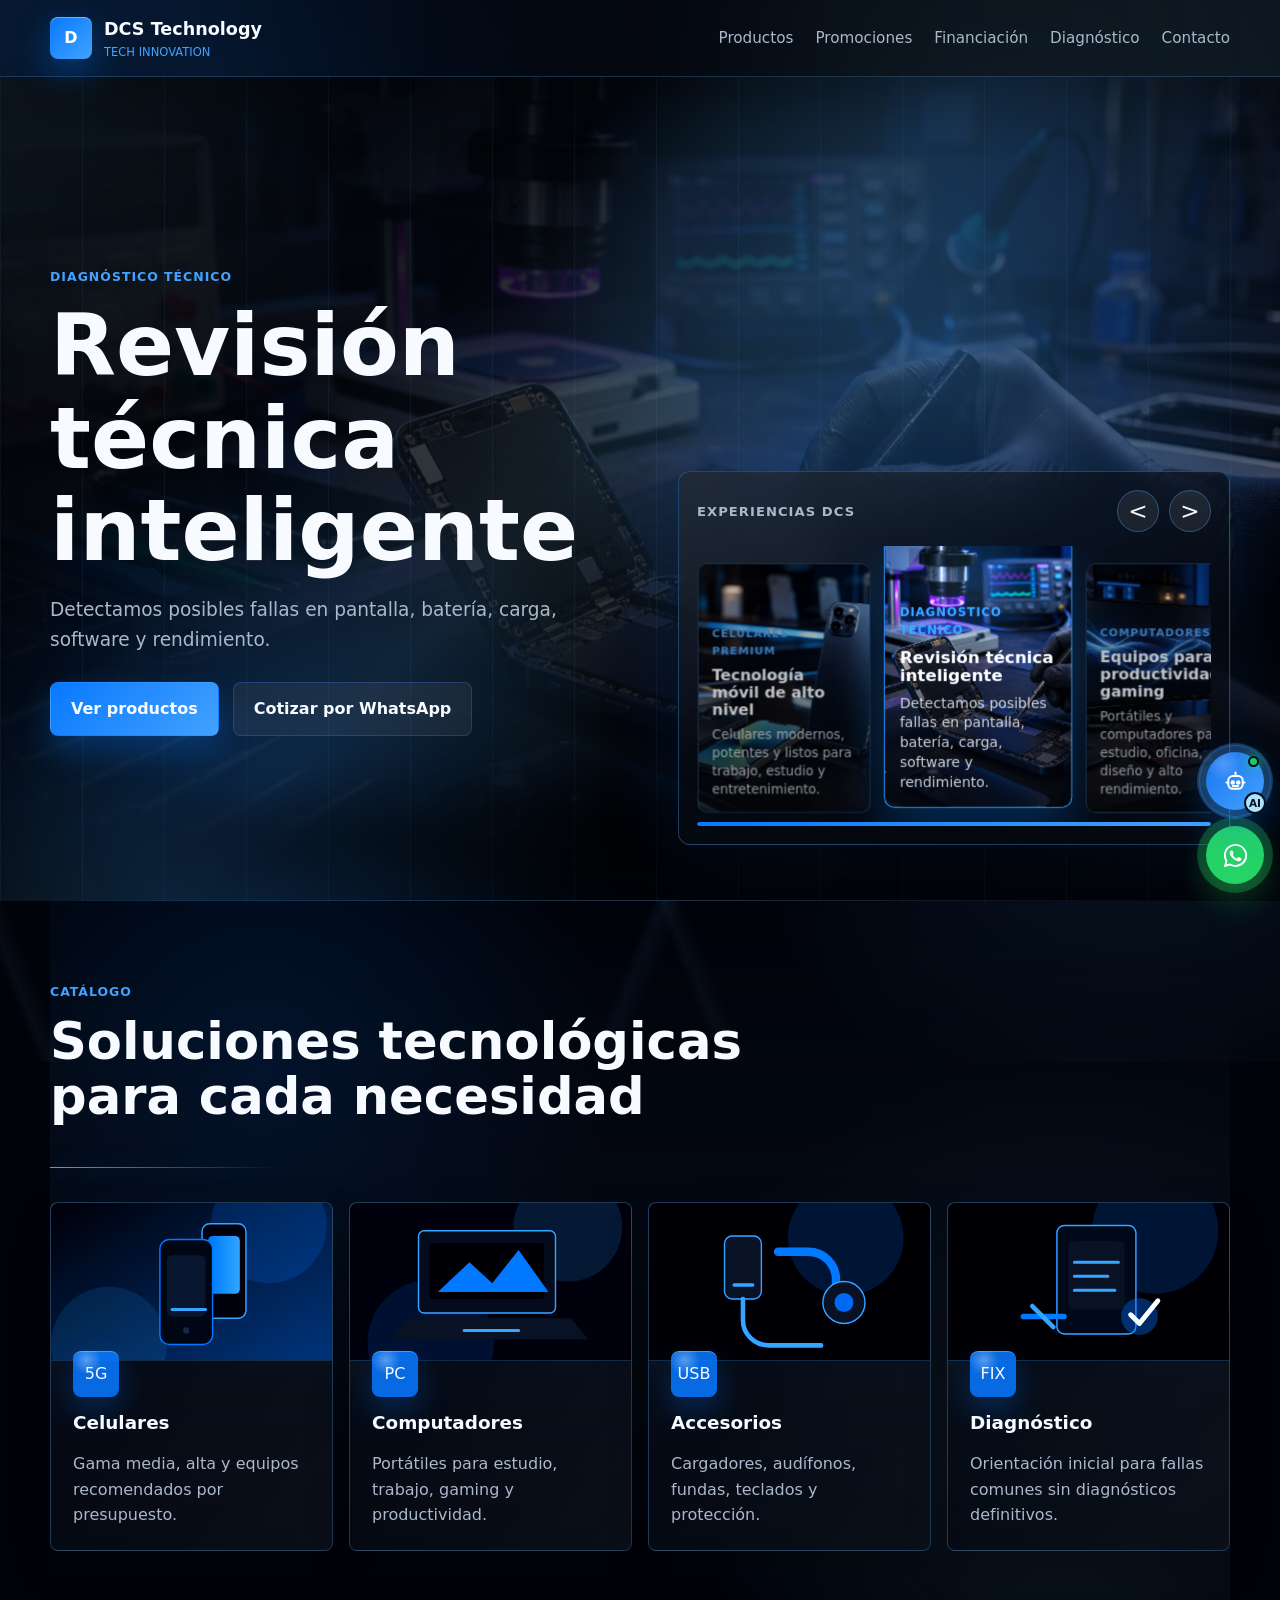
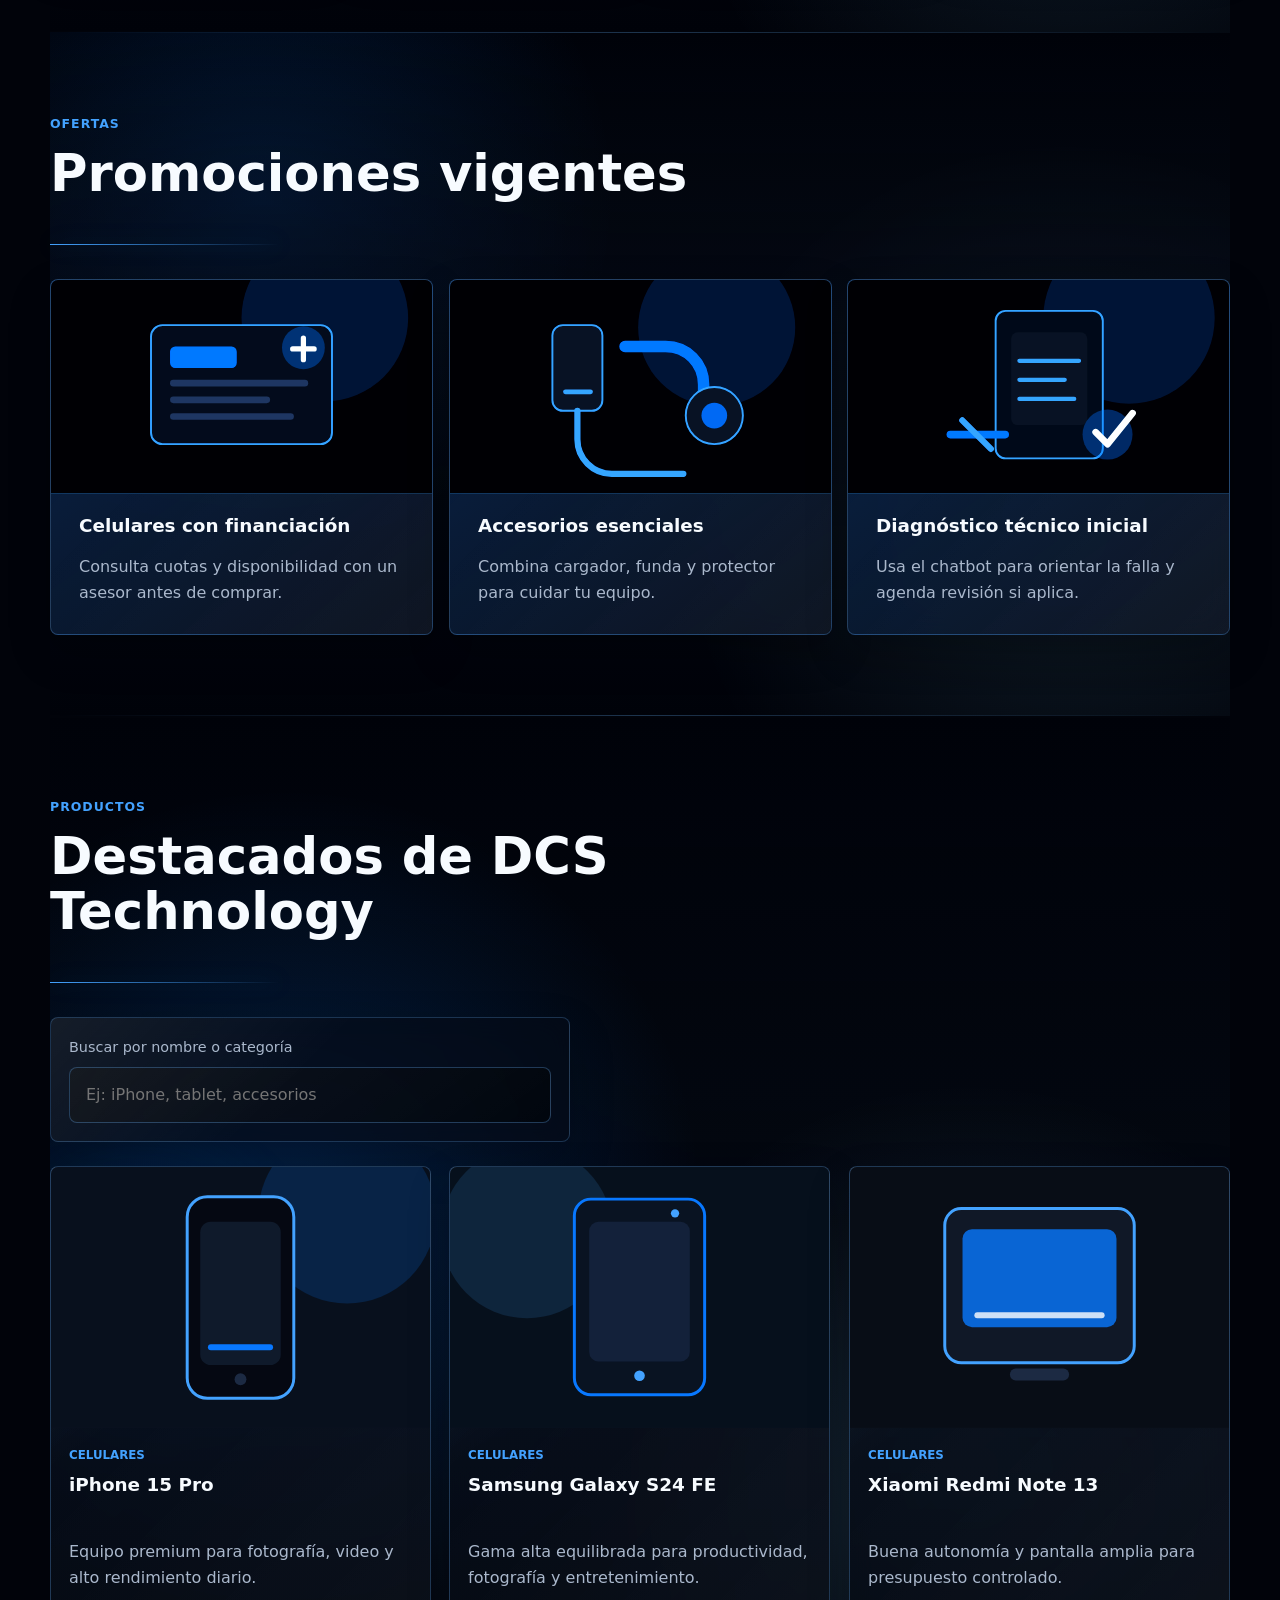
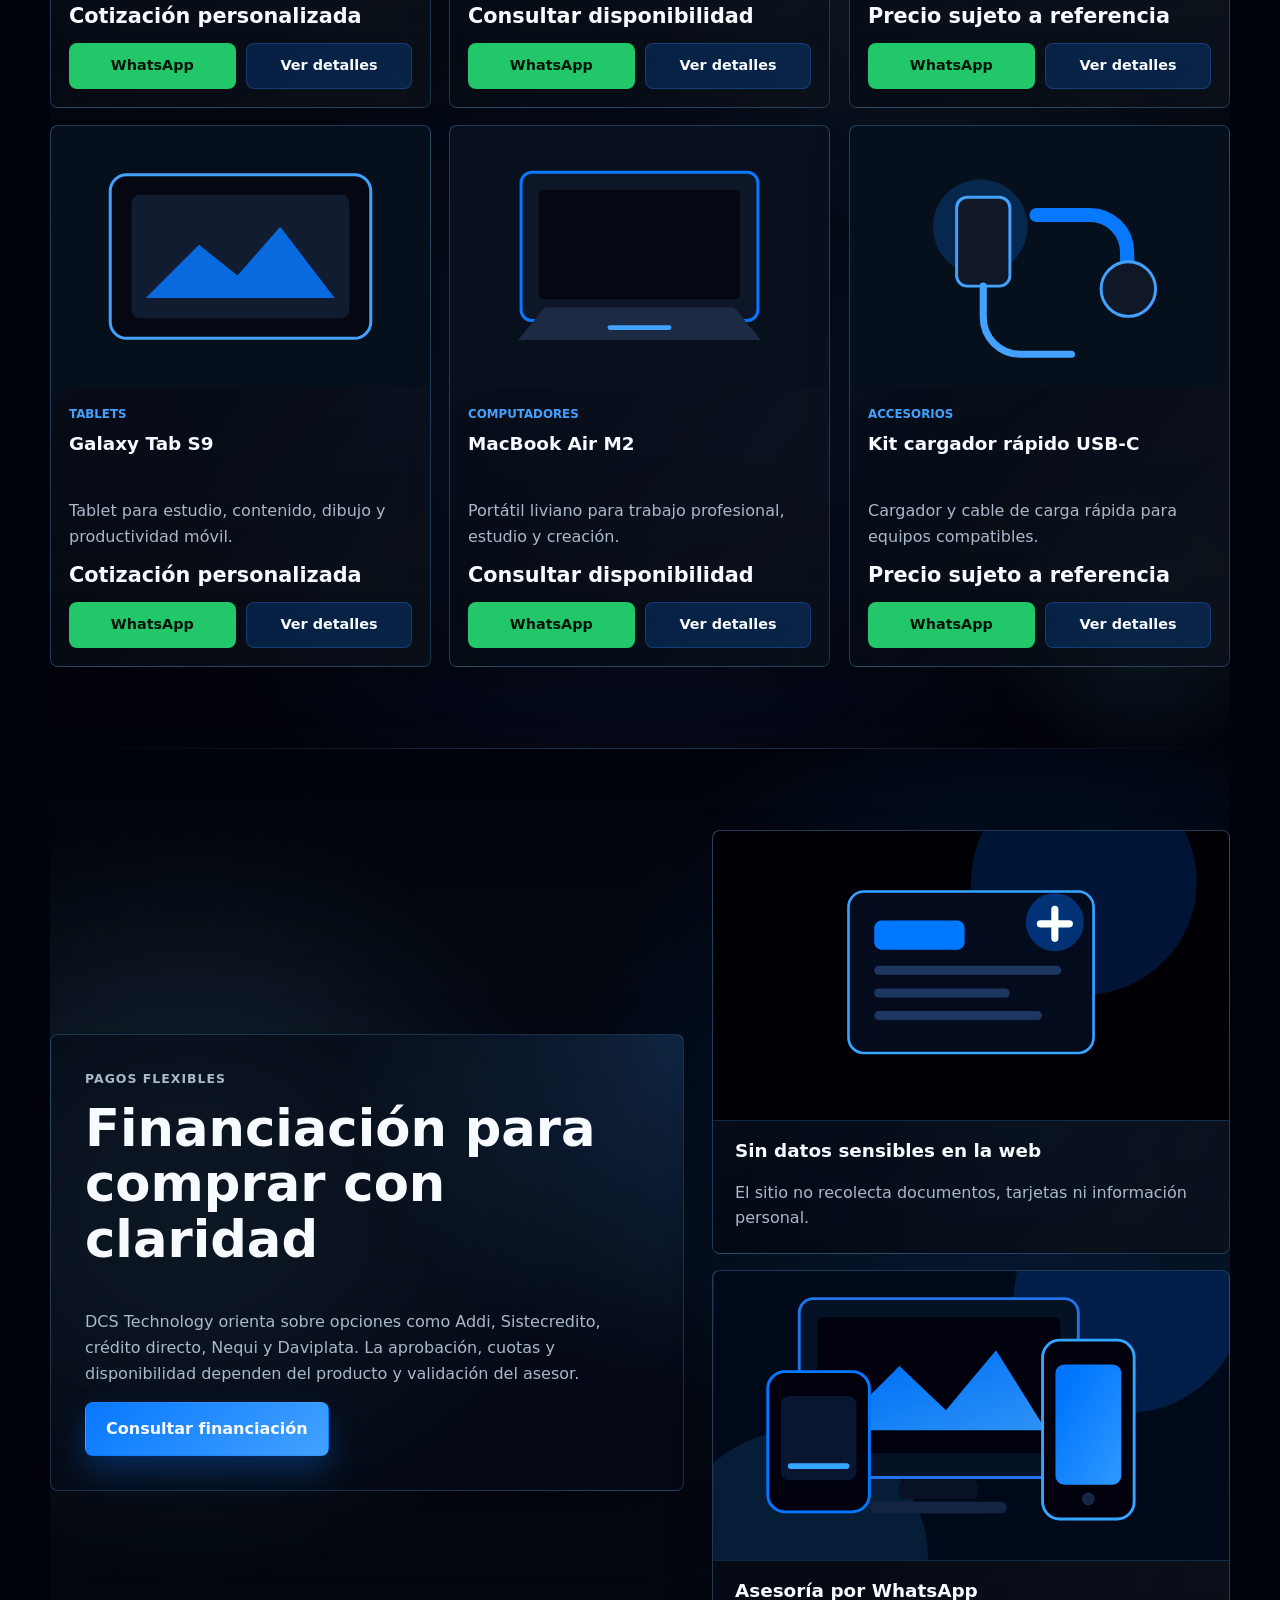
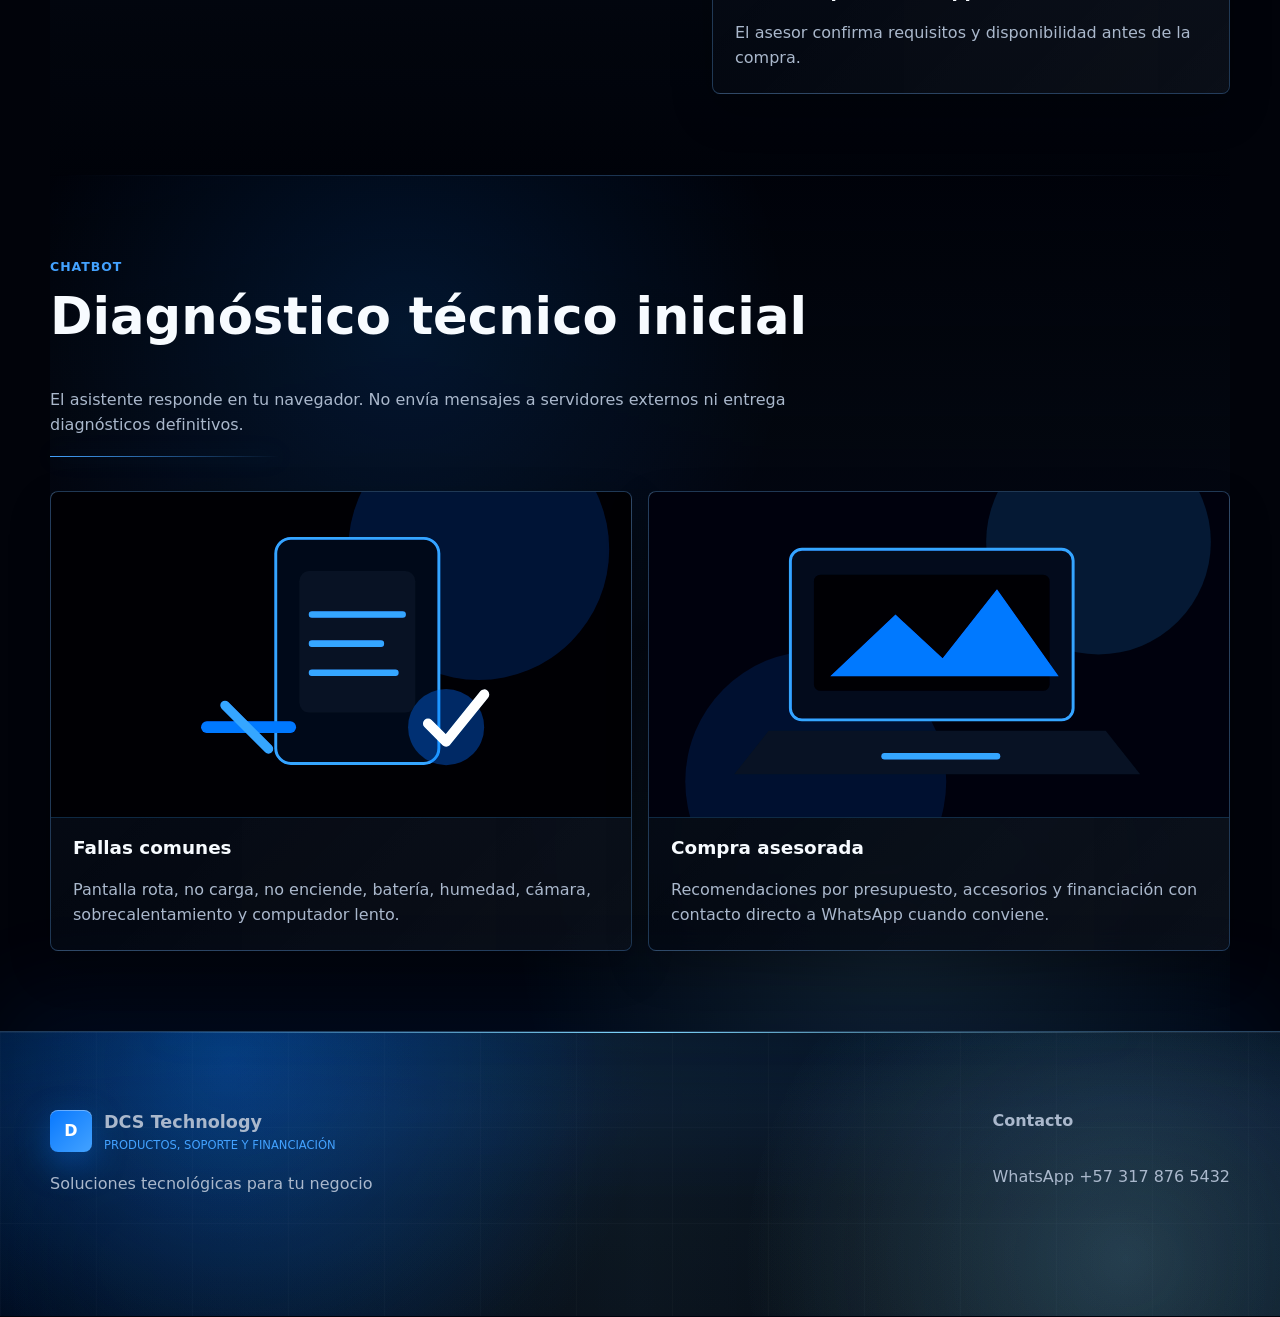
==== commit 2eed1d60: "Checkpoint: version estable antes de nueva iteracion" ====
--- a/index.html
+++ b/index.html
@@ -74,8 +74,8 @@
   <main>
     <section class="hero hero-cinematic" id="inicio" aria-label="Servicios destacados de DCS Technology">
       <div class="hero-background" aria-hidden="true">
-        <img id="heroBgCurrent" src="assets/img/hero-celulares.svg" alt="">
-        <img id="heroBgNext" src="assets/img/hero-celulares.svg" alt="">
+        <img id="heroBgCurrent" src="assets/img/hero-celulares-real.jpg" alt="">
+        <img id="heroBgNext" src="assets/img/hero-celulares-real.jpg" alt="">
       </div>
       <div class="hero-depth-layer" aria-hidden="true"></div>
 
--- a/css/styles.css
+++ b/css/styles.css
@@ -2593,13 +2593,13 @@
   .phone-stage {
     place-items: start center;
     transform:
-      translate3d(calc(36vw + var(--phone-shift-x)), calc(var(--phone-shift-y) + var(--phone-parallax-y) + 34px), 80px)
+      translate3d(calc(39vw + var(--phone-shift-x)), calc(var(--phone-shift-y) + var(--phone-parallax-y) + 18px), 80px)
       scale(var(--phone-scale));
   }
 
   .floating-phone {
-    width: clamp(300px, 78vw, 430px);
-    opacity: 0.46;
+    width: clamp(360px, 94vw, 500px);
+    opacity: 0.34;
   }
 
   .phone-media {
@@ -3028,13 +3028,13 @@
 
   .phone-stage {
     transform:
-      translate3d(calc(43vw + var(--phone-shift-x)), calc(var(--phone-shift-y) + var(--phone-parallax-y) + 42px), 70px)
+      translate3d(calc(46vw + var(--phone-shift-x)), calc(var(--phone-shift-y) + var(--phone-parallax-y) + 24px), 70px)
       scale(var(--phone-scale));
   }
 
   .floating-phone {
-    width: clamp(260px, 82vw, 360px);
-    opacity: 0.38;
+    width: clamp(320px, 98vw, 430px);
+    opacity: 0.31;
   }
 
   .light-rings {
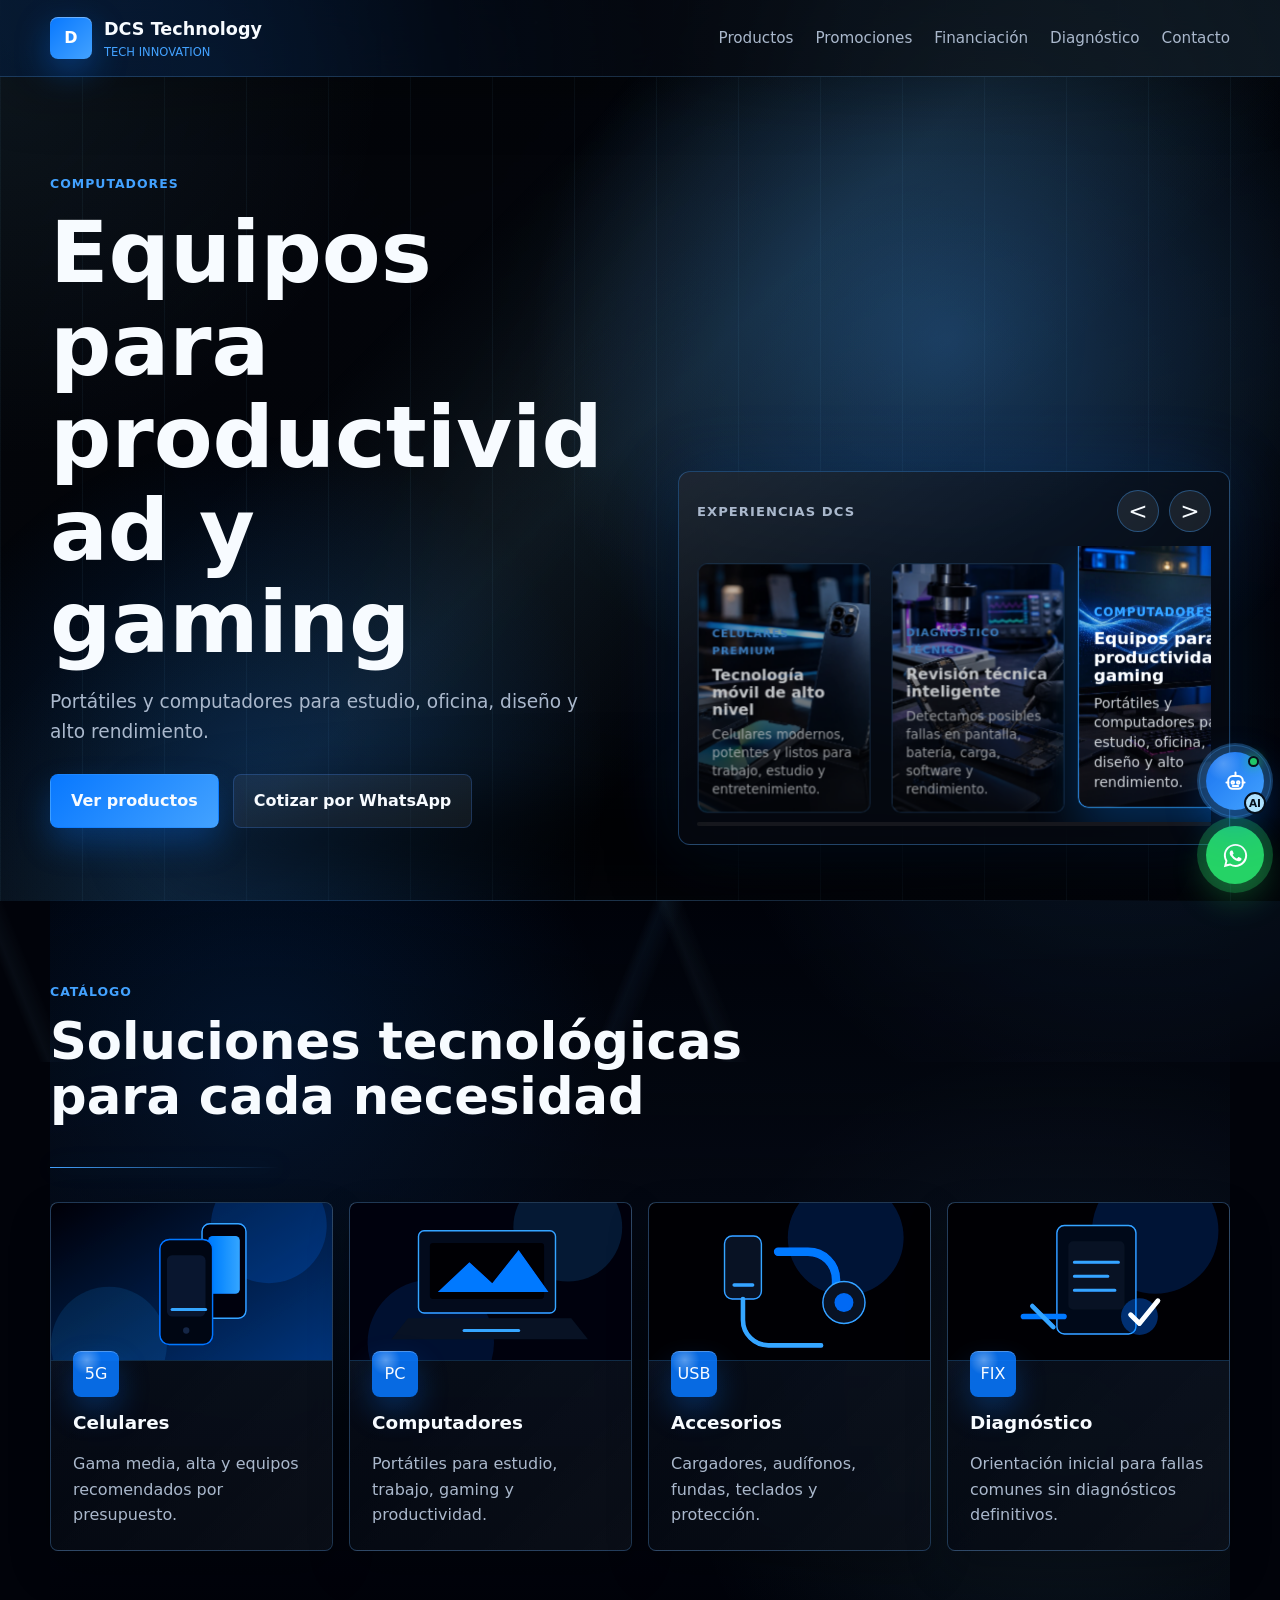
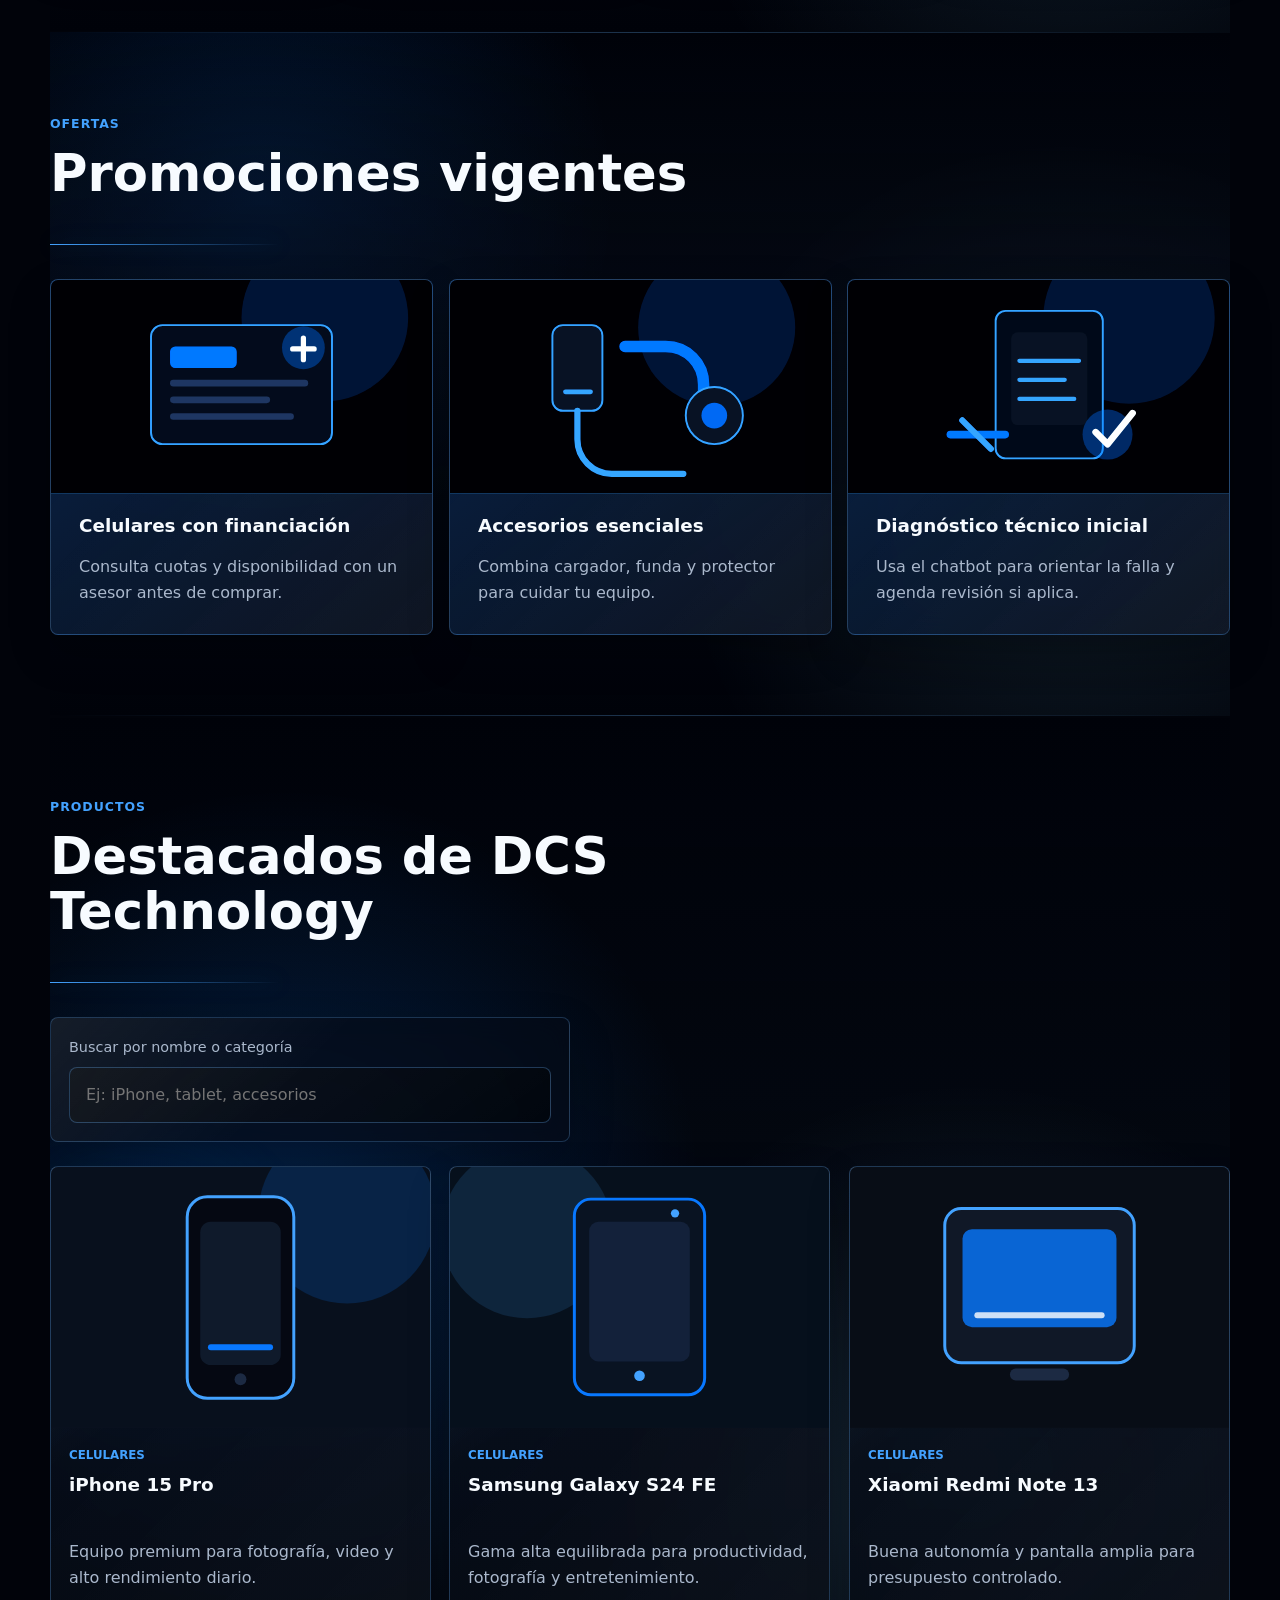
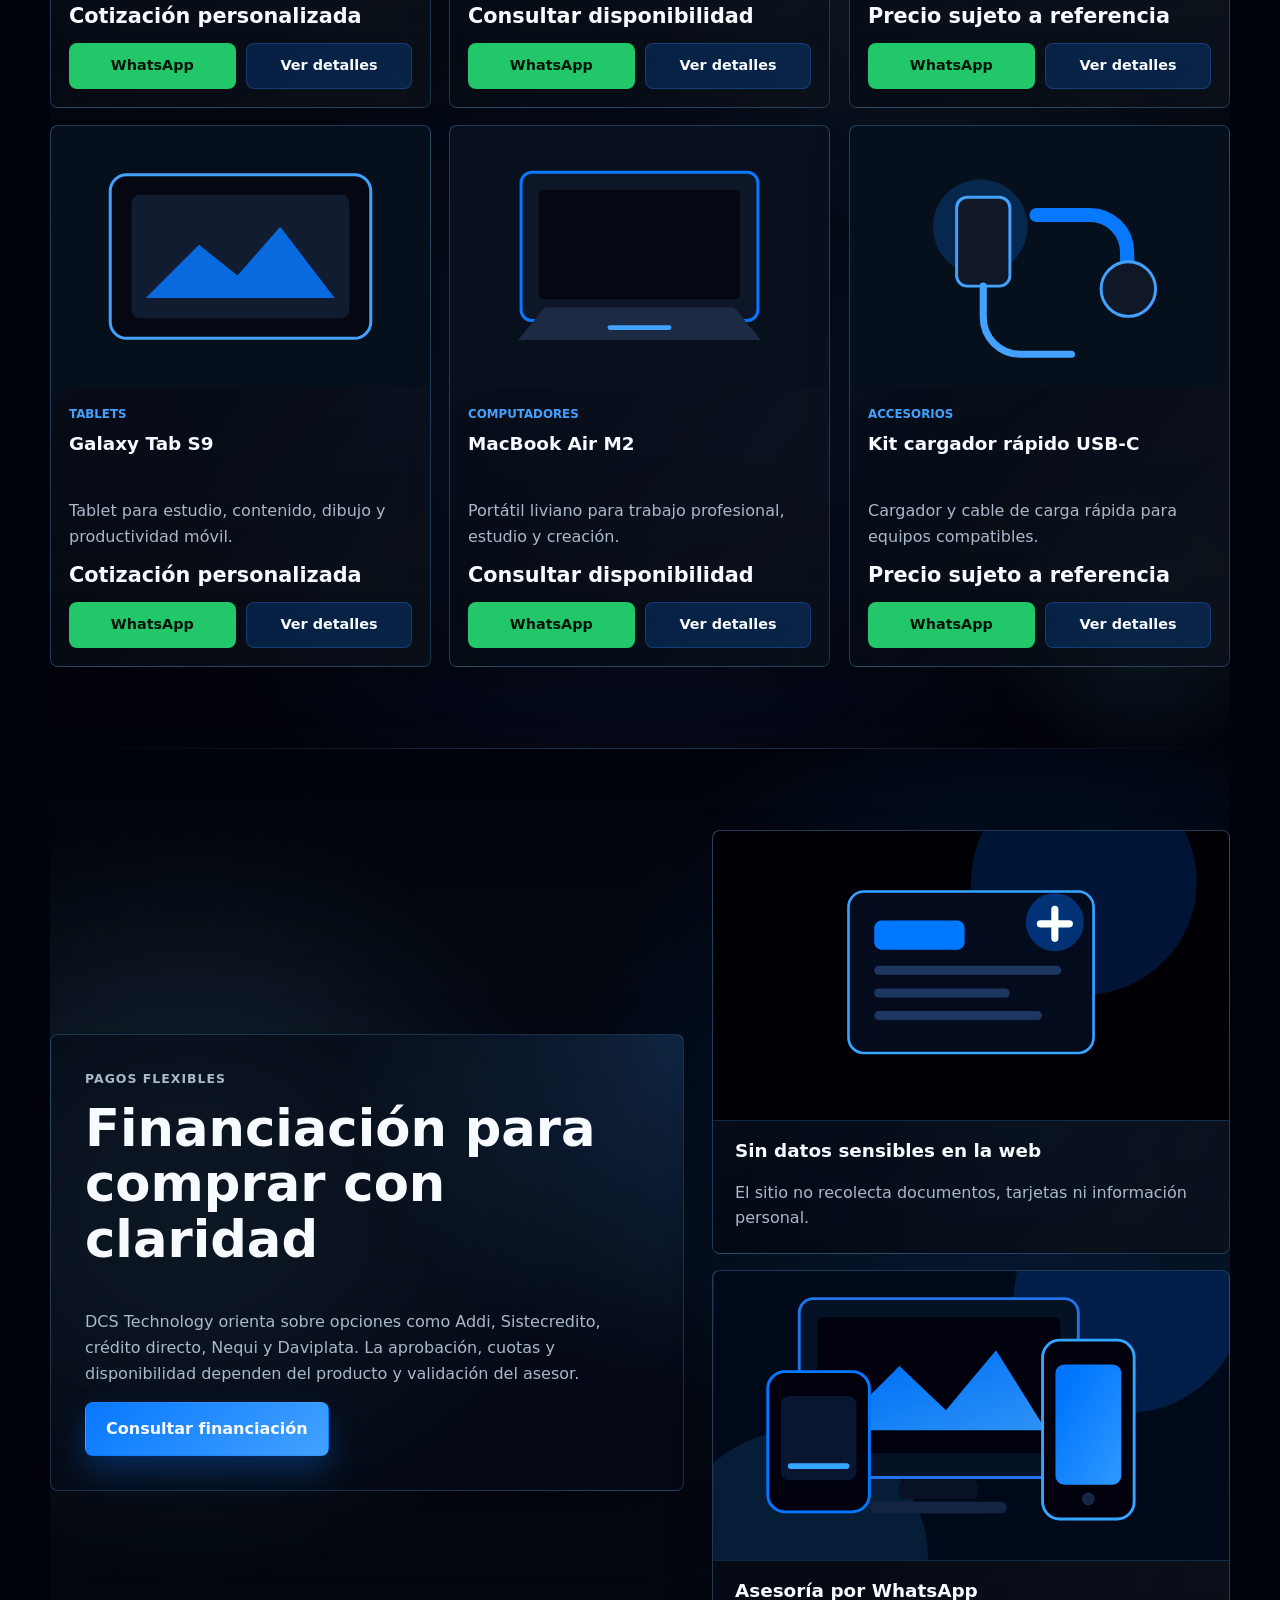
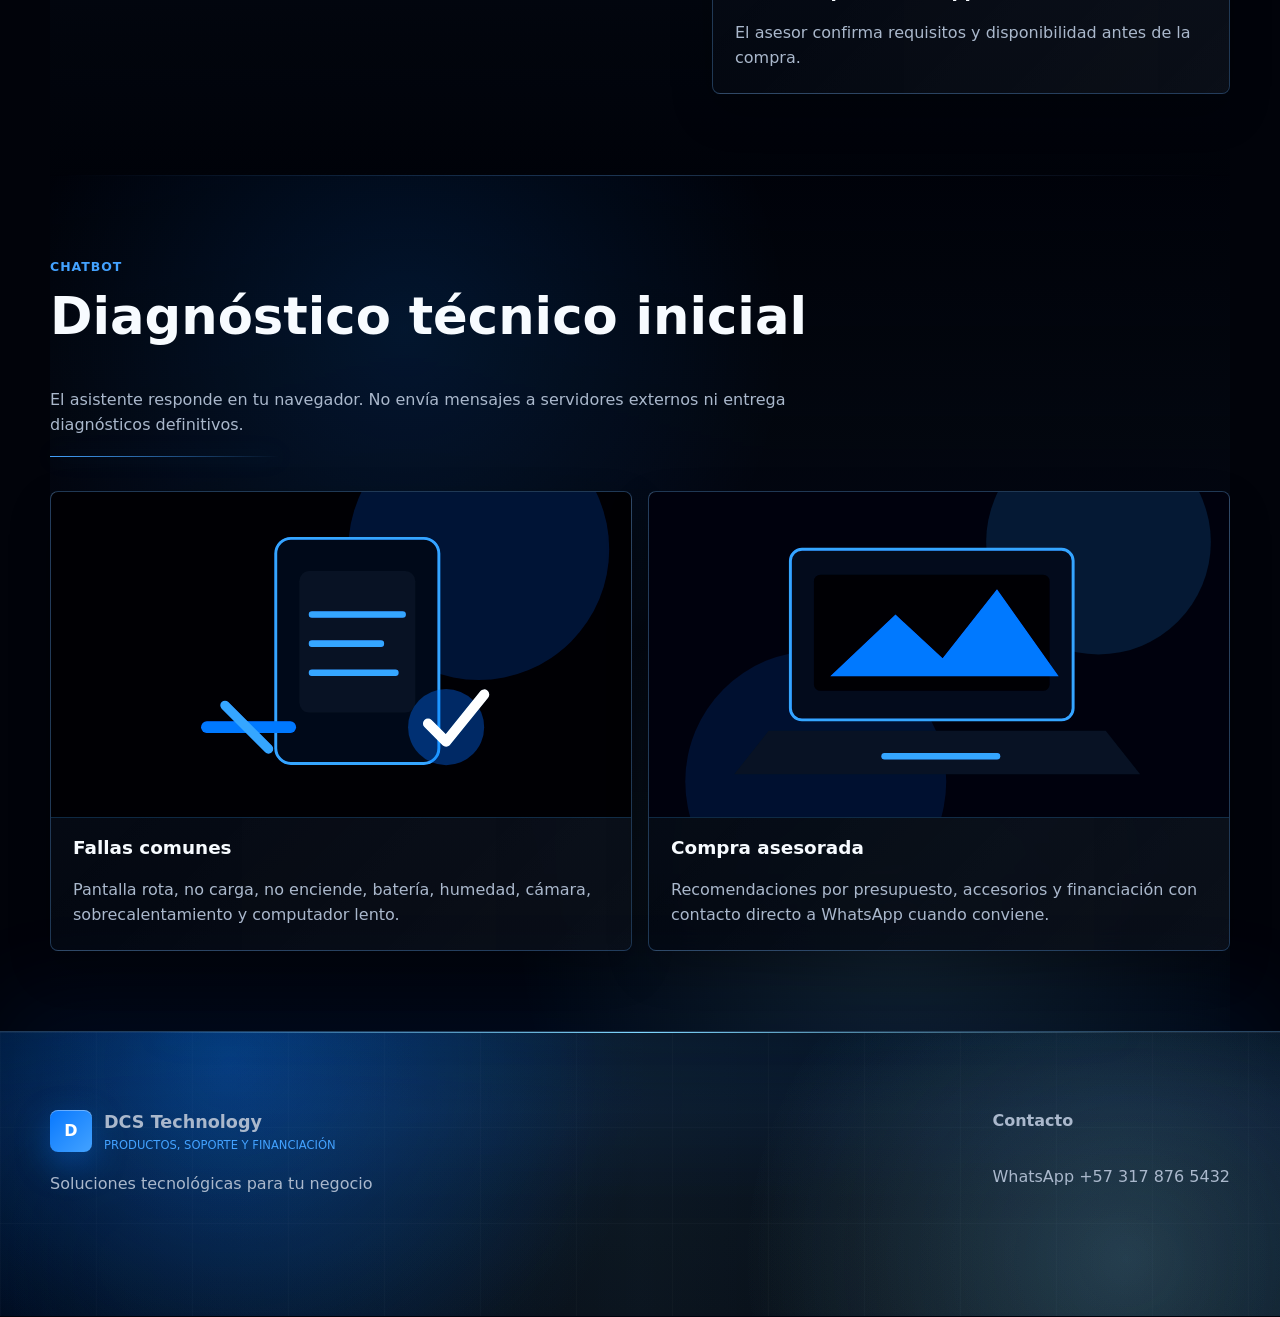
==== commit 9c714867: "Optimize production audit fixes" ====
--- a/index.html
+++ b/index.html
@@ -33,7 +33,7 @@
     <div class="phone-stage">
       <div class="floating-phone">
         <div class="phone-shadow"></div>
-        <img class="phone-media" src="assets/img/phone-3d.png" data-fallback="assets/img/phone-3d.png" alt="" width="1536" height="1024" decoding="async" fetchpriority="high">
+        <img class="phone-media" src="assets/img/phone-3d.png" data-fallback="assets/img/phone-3d.png" alt="" width="1536" height="1024" decoding="async" fetchpriority="low">
         <span class="phone-reflection"></span>
         <span class="phone-flare"></span>
         <div class="light-rings">
@@ -74,8 +74,8 @@
   <main>
     <section class="hero hero-cinematic" id="inicio" aria-label="Servicios destacados de DCS Technology">
       <div class="hero-background" aria-hidden="true">
-        <img id="heroBgCurrent" src="assets/img/hero-celulares-real.jpg" alt="">
-        <img id="heroBgNext" src="assets/img/hero-celulares-real.jpg" alt="">
+        <img id="heroBgCurrent" src="assets/img/hero-celulares-real.jpg" alt="" decoding="async" fetchpriority="high">
+        <img id="heroBgNext" src="assets/img/hero-celulares-real.jpg" alt="" decoding="async" fetchpriority="low">
       </div>
       <div class="hero-depth-layer" aria-hidden="true"></div>
 
--- a/css/styles.css
+++ b/css/styles.css
@@ -48,6 +48,8 @@
 html {
   width: 100%;
   max-width: 100%;
+  overflow-x: hidden;
+  scroll-padding-top: 84px;
   scroll-behavior: smooth;
 }
 
@@ -76,6 +78,7 @@
   max-width: 100%;
   min-height: 100vh;
   margin: 0;
+  overflow-x: hidden;
   font-family: Inter, ui-sans-serif, system-ui, -apple-system, BlinkMacSystemFont, "Segoe UI", sans-serif;
   color: var(--white);
   background: var(--bg-deep);
@@ -277,214 +280,11 @@
   opacity: var(--phone-flare-opacity);
 }
 
-.phone-body,
-.phone-face,
-.phone-rim,
-.phone-highlight,
-.phone-side,
 .phone-shadow,
 .light-rings {
   position: absolute;
   inset: 0;
   transform-style: preserve-3d;
-}
-
-.phone-body {
-  border-radius: 38px;
-  transform-style: preserve-3d;
-}
-
-.phone-face {
-  border-radius: 38px;
-  overflow: hidden;
-  backface-visibility: hidden;
-  border: 1px solid rgba(174, 226, 255, 0.34);
-  box-shadow:
-    inset 0 0 0 2px rgba(255, 255, 255, 0.05),
-    inset 0 24px 60px rgba(255, 255, 255, 0.08),
-    0 34px 90px rgba(0, 0, 0, 0.56),
-    0 0 64px rgba(8, 120, 255, 0.34);
-}
-
-.phone-front {
-  background:
-    radial-gradient(circle at 50% 4%, rgba(255, 255, 255, 0.2), transparent 18%),
-    linear-gradient(142deg, rgba(93, 155, 255, 0.28), transparent 22% 36%, rgba(2, 7, 16, 0.94) 58%),
-    linear-gradient(180deg, #162848, #050b17 42%, #02050c);
-  transform: translateZ(calc(var(--phone-depth) / 2));
-}
-
-.phone-front::before {
-  content: "";
-  position: absolute;
-  inset: 9px;
-  border-radius: 30px;
-  background:
-    linear-gradient(132deg, rgba(255, 255, 255, 0.14), transparent 19% 70%, rgba(67, 162, 255, 0.12)),
-    radial-gradient(circle at 54% 70%, rgba(8, 120, 255, 0.22), transparent 32%),
-    rgba(1, 5, 14, 0.86);
-  border: 1px solid rgba(127, 216, 255, 0.16);
-}
-
-.phone-front::after {
-  content: "";
-  position: absolute;
-  inset: 12px;
-  border-radius: 28px;
-  background:
-    linear-gradient(110deg, transparent 0 36%, rgba(255, 255, 255, 0.18) 43%, transparent 50% 100%),
-    repeating-linear-gradient(0deg, rgba(127, 216, 255, 0.035) 0 1px, transparent 1px 32px);
-  opacity: 0.56;
-}
-
-.phone-back {
-  background:
-    radial-gradient(circle at 70% 12%, rgba(127, 216, 255, 0.22), transparent 20%),
-    linear-gradient(128deg, rgba(44, 88, 156, 0.96), #07142b 35%, #01040b 78%),
-    linear-gradient(90deg, rgba(255, 255, 255, 0.16), transparent);
-  transform: rotateY(180deg) translateZ(calc(var(--phone-depth) / 2));
-}
-
-.phone-back::before {
-  content: "";
-  position: absolute;
-  inset: 0;
-  border-radius: inherit;
-  background:
-    linear-gradient(120deg, rgba(255, 255, 255, 0.2), transparent 22% 74%, rgba(67, 162, 255, 0.2)),
-    radial-gradient(circle at 24% 70%, rgba(8, 120, 255, 0.18), transparent 34%);
-  opacity: 0.78;
-}
-
-.phone-rim {
-  border-radius: 38px;
-  transform: translateZ(calc(var(--phone-depth) / 2 + 2px));
-  box-shadow:
-    inset 0 0 0 3px rgba(174, 226, 255, 0.26),
-    inset 0 0 24px rgba(67, 162, 255, 0.16),
-    0 0 26px rgba(127, 216, 255, 0.18);
-}
-
-.phone-highlight {
-  border-radius: 38px;
-  transform: translateZ(calc(var(--phone-depth) / 2 + 4px));
-  background:
-    linear-gradient(110deg, transparent 0 35%, rgba(255, 255, 255, 0.32) 44%, transparent 55% 100%);
-  mix-blend-mode: screen;
-  opacity: 0.46;
-}
-
-.phone-side {
-  border-radius: 16px;
-  background:
-    linear-gradient(90deg, rgba(174, 226, 255, 0.34), rgba(5, 15, 32, 0.96) 36%, rgba(0, 3, 10, 1));
-  box-shadow: inset 0 0 18px rgba(127, 216, 255, 0.16);
-}
-
-.phone-side-left,
-.phone-side-right {
-  width: var(--phone-depth);
-  left: 50%;
-  margin-left: calc(var(--phone-depth) / -2);
-  transform-origin: center;
-}
-
-.phone-side-left {
-  transform: translateX(calc(-50% - 50%)) rotateY(90deg);
-}
-
-.phone-side-right {
-  transform: translateX(calc(50% + 50%)) rotateY(90deg);
-}
-
-.phone-side-top,
-.phone-side-bottom {
-  height: var(--phone-depth);
-  top: 50%;
-  margin-top: calc(var(--phone-depth) / -2);
-  transform-origin: center;
-}
-
-.phone-side-top {
-  transform: translateY(calc(-50% - 50%)) rotateX(90deg);
-}
-
-.phone-side-bottom {
-  transform: translateY(calc(50% + 50%)) rotateX(90deg);
-}
-
-.phone-notch {
-  position: absolute;
-  left: 50%;
-  top: 18px;
-  z-index: 4;
-  width: 34%;
-  height: 22px;
-  border-radius: 999px;
-  background: rgba(1, 4, 10, 0.92);
-  box-shadow: inset 0 1px 0 rgba(255, 255, 255, 0.1);
-  transform: translateX(-50%) translateZ(7px);
-}
-
-.phone-screen-glow {
-  position: absolute;
-  inset: 20% 13% 16%;
-  border-radius: 28px;
-  background:
-    radial-gradient(circle at 50% 30%, rgba(67, 162, 255, 0.32), transparent 42%),
-    linear-gradient(180deg, transparent, rgba(8, 120, 255, 0.12));
-  filter: blur(10px);
-  opacity: 0.72;
-  transform: translateZ(8px);
-}
-
-.phone-app {
-  position: absolute;
-  bottom: 28px;
-  z-index: 5;
-  width: 34px;
-  height: 34px;
-  border-radius: 10px;
-  background: linear-gradient(135deg, rgba(67, 162, 255, 0.9), rgba(8, 120, 255, 0.62));
-  box-shadow: 0 8px 20px rgba(8, 120, 255, 0.28);
-  transform: translateZ(10px);
-}
-
-.app-one { left: 26%; }
-.app-two { left: 44%; background: linear-gradient(135deg, rgba(33, 199, 104, 0.92), rgba(67, 162, 255, 0.46)); }
-.app-three { left: 62%; background: linear-gradient(135deg, rgba(247, 251, 255, 0.76), rgba(67, 162, 255, 0.64)); }
-
-.camera,
-.flash {
-  position: absolute;
-  z-index: 4;
-  border-radius: 50%;
-  transform: translateZ(10px);
-}
-
-.camera {
-  width: 52px;
-  height: 52px;
-  left: 28px;
-  background:
-    radial-gradient(circle at 50% 50%, #01040b 0 24%, rgba(67, 162, 255, 0.48) 25% 36%, #08172d 37% 56%, rgba(174, 226, 255, 0.42) 57% 62%, #020710 63%);
-  border: 2px solid rgba(174, 226, 255, 0.22);
-  box-shadow:
-    0 10px 18px rgba(0, 0, 0, 0.32),
-    0 0 18px rgba(67, 162, 255, 0.22);
-}
-
-.camera-one { top: 28px; }
-.camera-two { top: 88px; }
-.camera-three { top: 58px; left: 88px; }
-
-.flash {
-  top: 32px;
-  left: 98px;
-  width: 22px;
-  height: 22px;
-  background: radial-gradient(circle, rgba(255, 255, 255, 0.92), rgba(127, 216, 255, 0.28) 62%, transparent 70%);
-  box-shadow: 0 0 20px rgba(127, 216, 255, 0.5);
 }
 
 .phone-shadow {
@@ -1070,11 +870,12 @@
 
 .hero-progress span {
   display: block;
-  width: 0;
+  width: 100%;
   height: 100%;
   border-radius: inherit;
   background: linear-gradient(90deg, var(--blue), var(--blue-soft));
   transform-origin: left center;
+  transform: scaleX(0);
 }
 
 .section {
@@ -1300,15 +1101,6 @@
 
 .promo-card h3 {
   margin-top: 22px;
-}
-
-.swiper {
-  width: 100%;
-  padding-bottom: 44px;
-}
-
-.swiper-pagination-bullet {
-  background: var(--blue-soft);
 }
 
 .search-panel {
@@ -2608,55 +2400,6 @@
       drop-shadow(0 0 26px rgba(8, 120, 255, 0.24));
   }
 
-  .phone-face {
-    border-radius: 28px;
-  }
-
-  .phone-body,
-  .phone-rim,
-  .phone-highlight {
-    border-radius: 28px;
-  }
-
-  .phone-front::before {
-    inset: 7px;
-    border-radius: 23px;
-  }
-
-  .phone-front::after {
-    inset: 9px;
-    border-radius: 21px;
-  }
-
-  .camera {
-    width: 36px;
-    height: 36px;
-    left: 20px;
-  }
-
-  .camera-one { top: 20px; }
-  .camera-two { top: 62px; }
-  .camera-three { top: 41px; left: 61px; }
-
-  .flash {
-    top: 22px;
-    left: 70px;
-    width: 16px;
-    height: 16px;
-  }
-
-  .phone-notch {
-    top: 13px;
-    height: 16px;
-  }
-
-  .phone-app {
-    bottom: 20px;
-    width: 25px;
-    height: 25px;
-    border-radius: 8px;
-  }
-
   html::before {
     inset: -10%;
     opacity: 0.48;
@@ -2713,6 +2456,8 @@
       rgba(3, 5, 10, 0.98);
     box-shadow: 0 22px 54px rgba(0, 0, 0, 0.42);
     backdrop-filter: blur(18px);
+    max-height: calc(100vh - 66px);
+    overflow-y: auto;
   }
 
   .nav-menu.is-open {
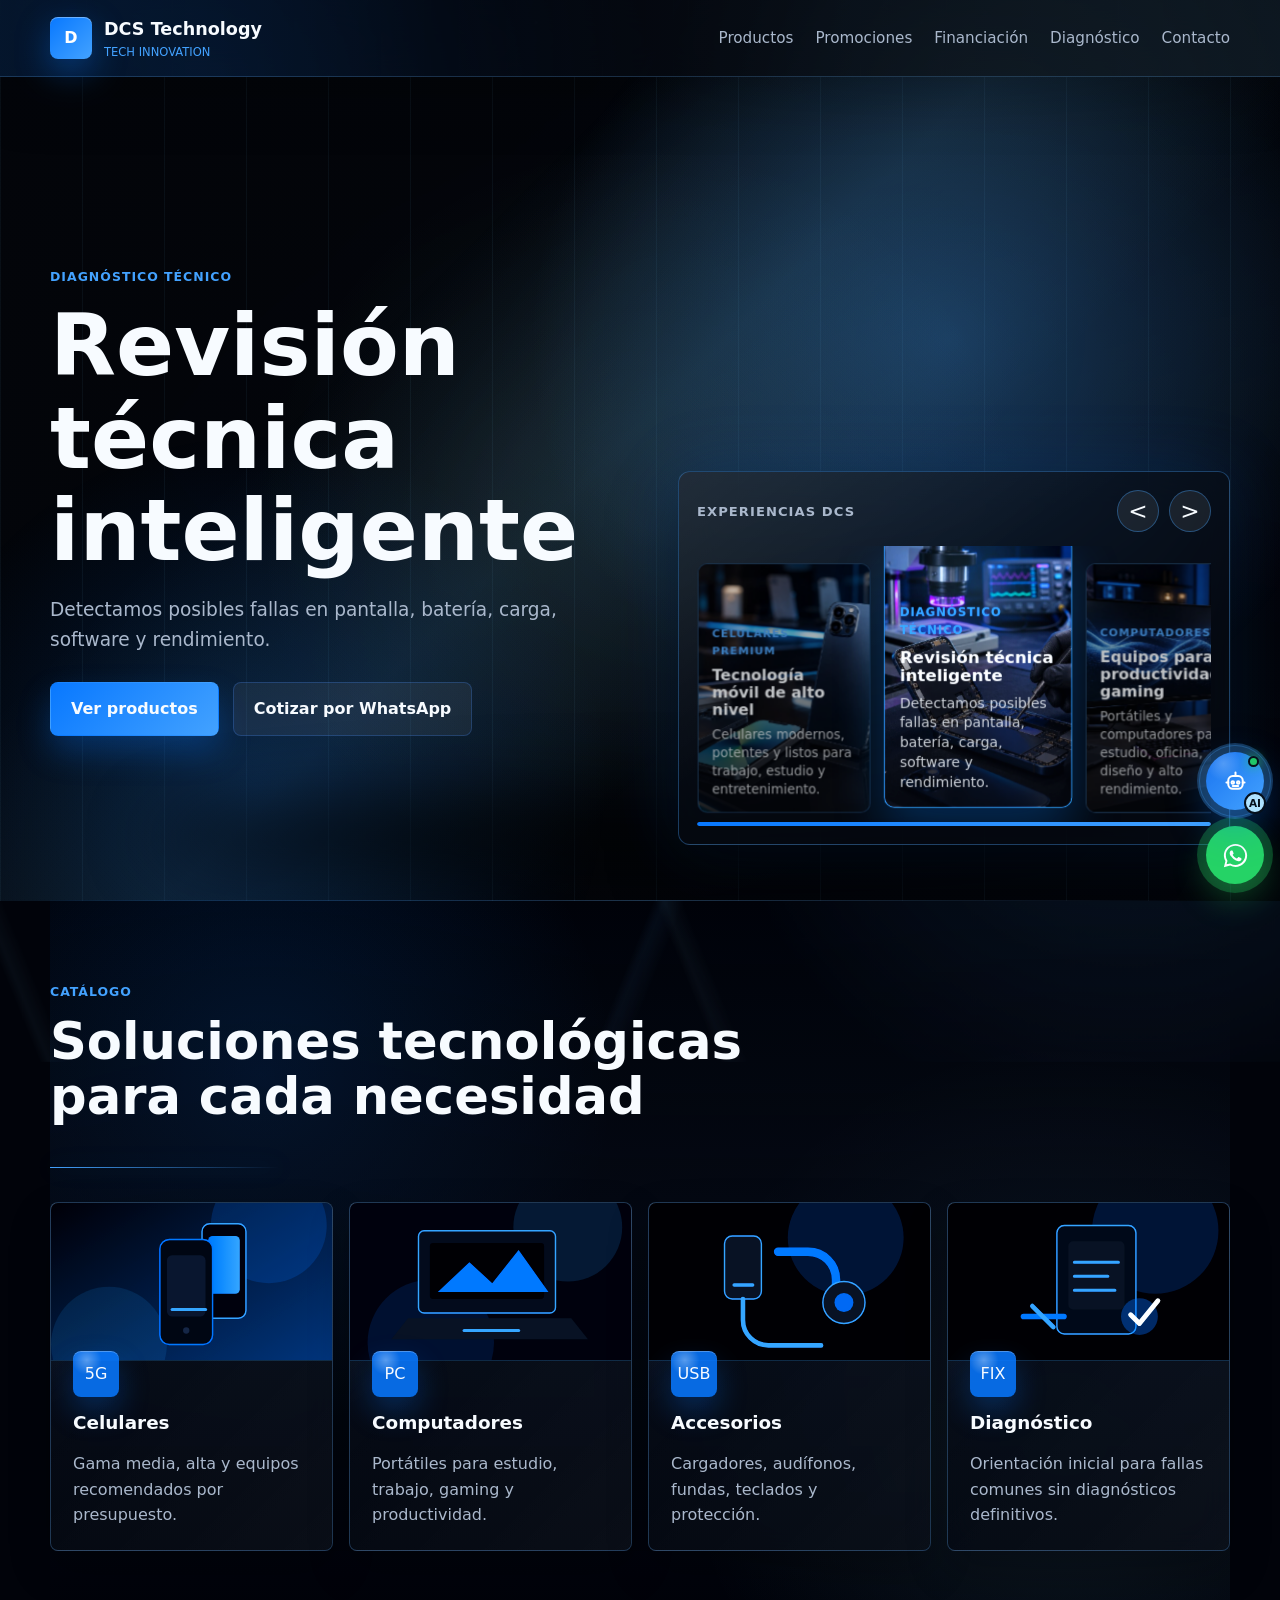
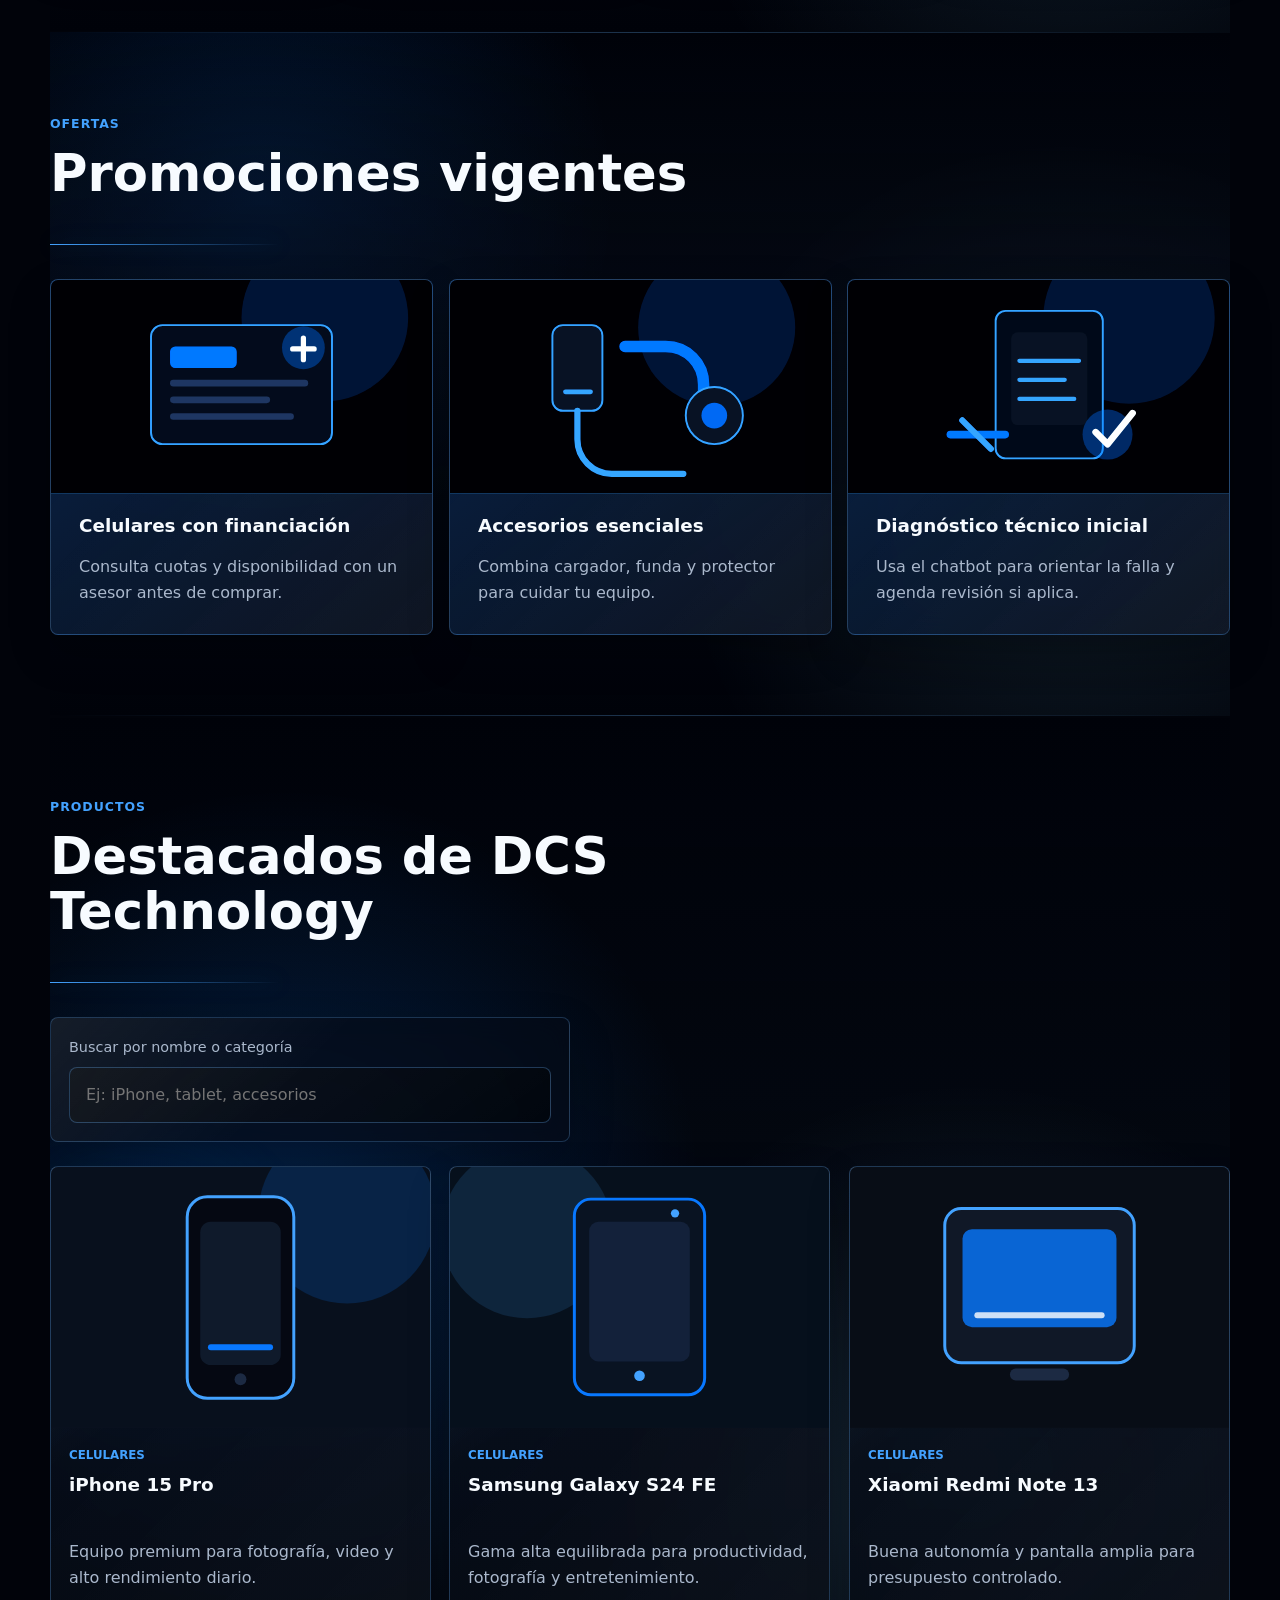
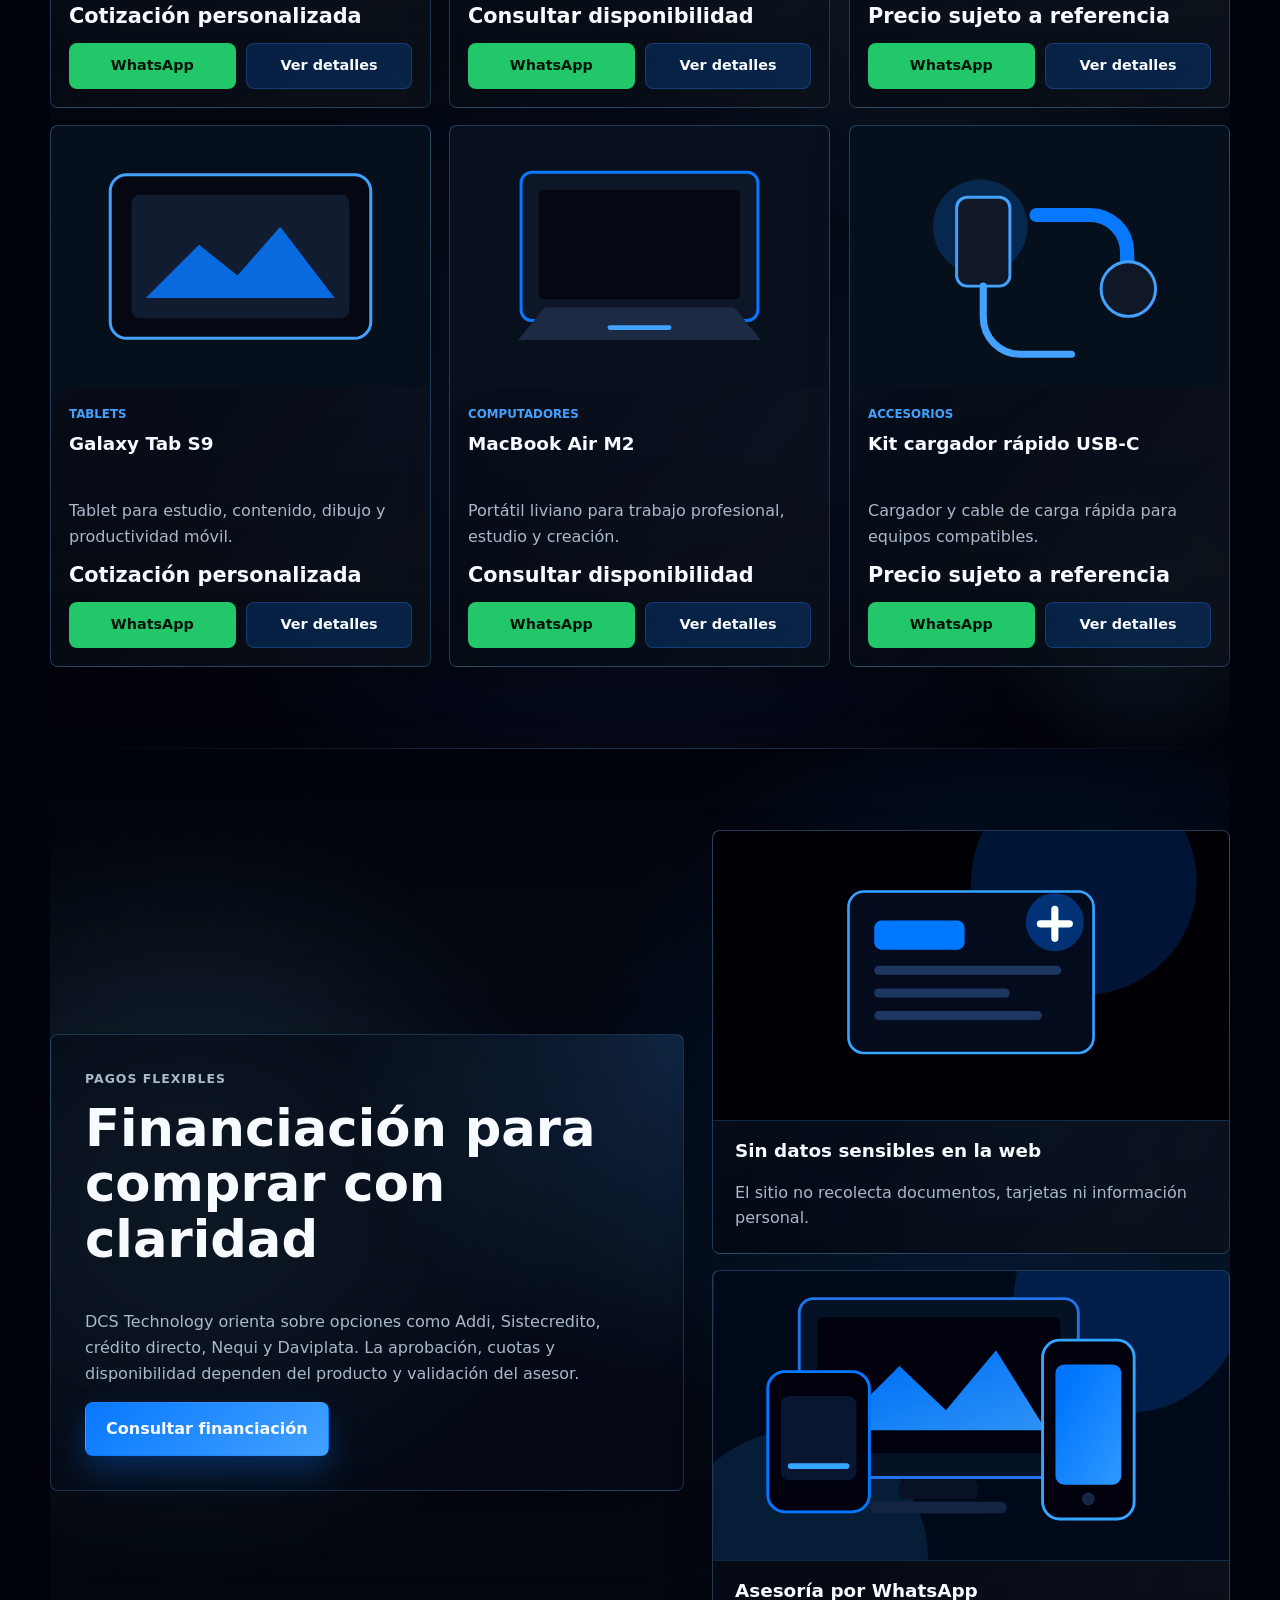
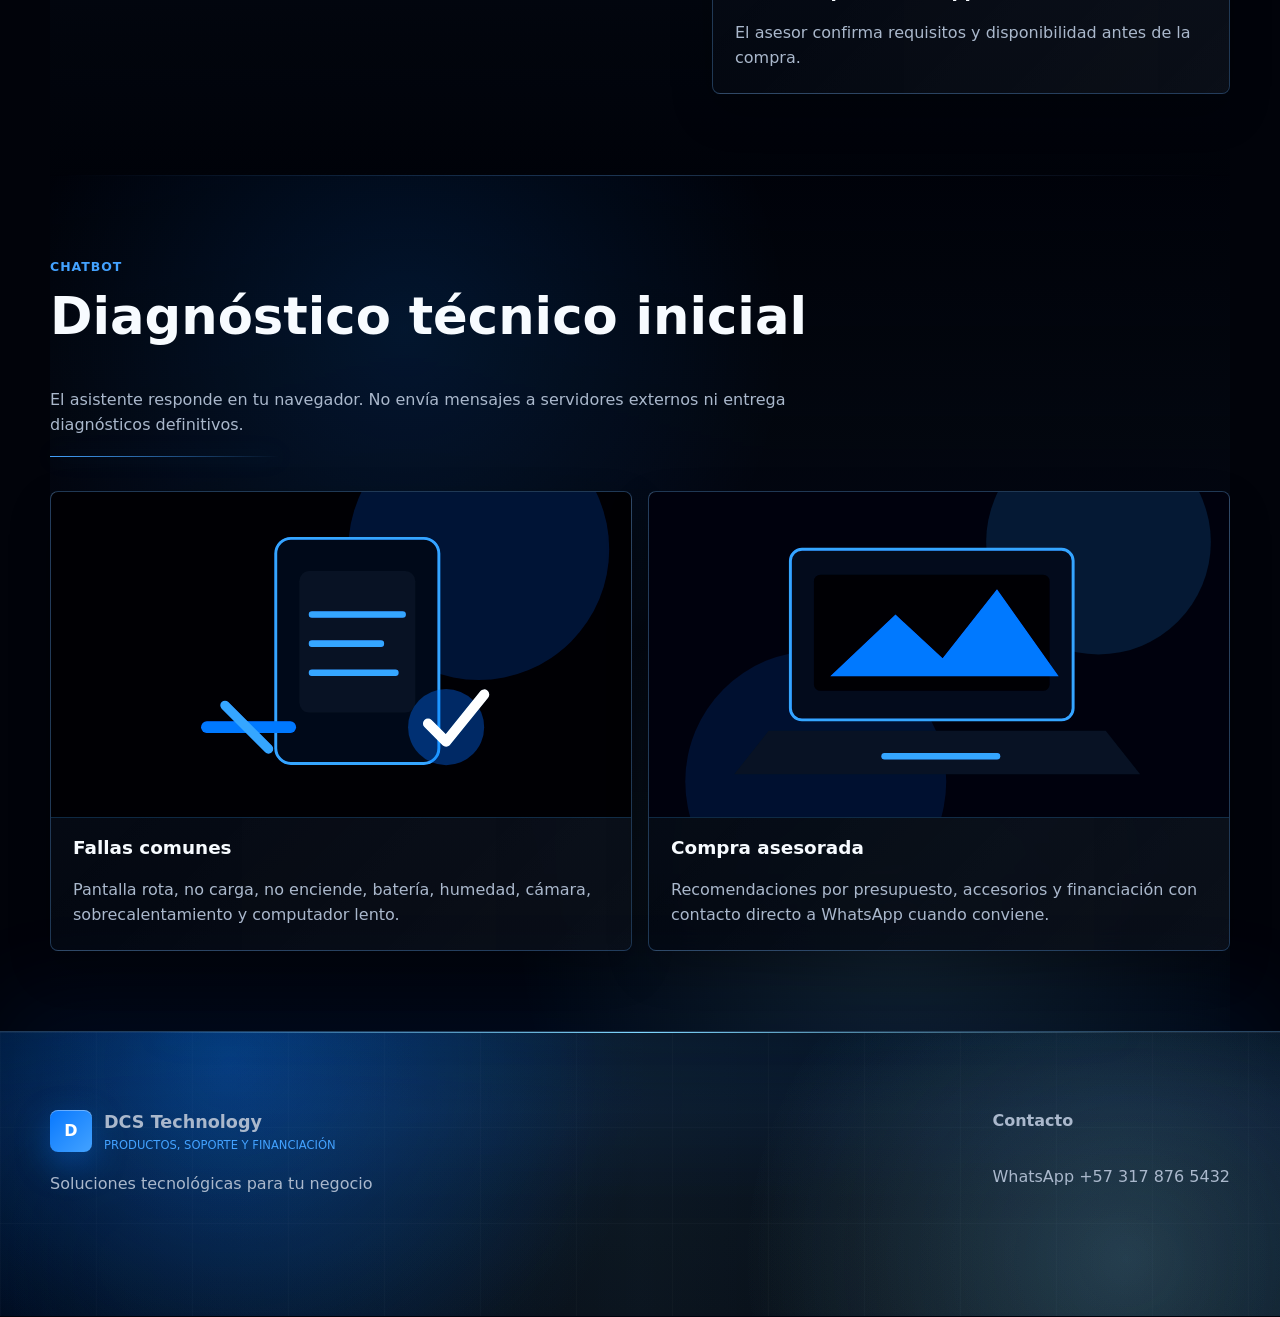
==== commit e85221d4: "Use external images for content sections and products" ====
--- a/index.html
+++ b/index.html
@@ -111,25 +111,25 @@
       </div>
       <div class="category-grid">
         <article class="category-card" data-animate>
-          <img src="assets/img/hero-celulares.svg" data-fallback="assets/img/hero-celulares.svg" alt="Celulares premium en catálogo DCS Technology" loading="lazy" decoding="async" width="900" height="506">
+          <img src="https://images.unsplash.com/photo-1511707171634-5f897ff02aa9?auto=format&fit=crop&w=900&q=70" data-fallback="assets/img/hero-celulares.svg" alt="Celulares premium en catálogo DCS Technology" loading="lazy" decoding="async" width="900" height="506">
           <span aria-hidden="true">5G</span>
           <h3>Celulares</h3>
           <p>Gama media, alta y equipos recomendados por presupuesto.</p>
         </article>
         <article class="category-card" data-animate>
-          <img src="assets/img/hero-computadores.svg" data-fallback="assets/img/hero-computadores.svg" alt="Computadores portátiles para estudio y trabajo" loading="lazy" decoding="async" width="900" height="506">
+          <img src="https://images.unsplash.com/photo-1496181133206-80ce9b88a853?auto=format&fit=crop&w=900&q=70" data-fallback="assets/img/hero-computadores.svg" alt="Computadores portátiles para estudio y trabajo" loading="lazy" decoding="async" width="900" height="506">
           <span aria-hidden="true">PC</span>
           <h3>Computadores</h3>
           <p>Portátiles para estudio, trabajo, gaming y productividad.</p>
         </article>
         <article class="category-card" data-animate>
-          <img src="assets/img/hero-accesorios.svg" data-fallback="assets/img/hero-accesorios.svg" alt="Accesorios tecnológicos para celulares y computadores" loading="lazy" decoding="async" width="900" height="506">
+          <img src="https://images.unsplash.com/photo-1516321318423-f06f85e504b3?auto=format&fit=crop&w=900&q=70" data-fallback="assets/img/hero-accesorios.svg" alt="Accesorios tecnológicos para celulares y computadores" loading="lazy" decoding="async" width="900" height="506">
           <span aria-hidden="true">USB</span>
           <h3>Accesorios</h3>
           <p>Cargadores, audífonos, fundas, teclados y protección.</p>
         </article>
         <article class="category-card" data-animate>
-          <img src="assets/img/hero-reparacion.svg" data-fallback="assets/img/hero-reparacion.svg" alt="Diagnóstico técnico para dispositivos tecnológicos" loading="lazy" decoding="async" width="900" height="506">
+          <img src="https://images.unsplash.com/photo-1581092160562-40aa08e78837?auto=format&fit=crop&w=900&q=70" data-fallback="assets/img/hero-reparacion.svg" alt="Diagnóstico técnico para dispositivos tecnológicos" loading="lazy" decoding="async" width="900" height="506">
           <span aria-hidden="true">FIX</span>
           <h3>Diagnóstico</h3>
           <p>Orientación inicial para fallas comunes sin diagnósticos definitivos.</p>
@@ -144,17 +144,17 @@
       </div>
       <div class="promo-grid" aria-label="Promociones vigentes">
         <article class="promo-card" data-animate>
-          <img src="assets/img/hero-financiacion.svg" data-fallback="assets/img/hero-financiacion.svg" alt="Financiación para compra de tecnología" loading="lazy" decoding="async" width="900" height="506">
+          <img src="https://images.unsplash.com/photo-1554224155-6726b3ff858f?auto=format&fit=crop&w=900&q=70" data-fallback="assets/img/hero-financiacion.svg" alt="Financiación para compra de tecnología" loading="lazy" decoding="async" width="900" height="506">
           <h3>Celulares con financiación</h3>
           <p>Consulta cuotas y disponibilidad con un asesor antes de comprar.</p>
         </article>
         <article class="promo-card" data-animate>
-          <img src="assets/img/hero-accesorios.svg" data-fallback="assets/img/hero-accesorios.svg" alt="Accesorios tecnológicos en promoción" loading="lazy" decoding="async" width="900" height="506">
+          <img src="https://images.unsplash.com/photo-1516321497487-e288fb19713f?auto=format&fit=crop&w=900&q=70" data-fallback="assets/img/hero-accesorios.svg" alt="Accesorios tecnológicos en promoción" loading="lazy" decoding="async" width="900" height="506">
           <h3>Accesorios esenciales</h3>
           <p>Combina cargador, funda y protector para cuidar tu equipo.</p>
         </article>
         <article class="promo-card" data-animate>
-          <img src="assets/img/hero-reparacion.svg" data-fallback="assets/img/hero-reparacion.svg" alt="Diagnóstico técnico inicial para equipos" loading="lazy" decoding="async" width="900" height="506">
+          <img src="https://images.unsplash.com/photo-1581092918056-0c4c3acd3789?auto=format&fit=crop&w=900&q=70" data-fallback="assets/img/hero-reparacion.svg" alt="Diagnóstico técnico inicial para equipos" loading="lazy" decoding="async" width="900" height="506">
           <h3>Diagnóstico técnico inicial</h3>
           <p>Usa el chatbot para orientar la falla y agenda revisión si aplica.</p>
         </article>
@@ -183,12 +183,12 @@
       </div>
       <div class="financing-list" data-animate>
         <article>
-          <img src="assets/img/hero-financiacion.svg" data-fallback="assets/img/hero-financiacion.svg" alt="Pago y financiación segura para tecnología" loading="lazy" decoding="async" width="900" height="506">
+          <img src="https://images.unsplash.com/photo-1563013544-824ae1b704d3?auto=format&fit=crop&w=900&q=70" data-fallback="assets/img/hero-financiacion.svg" alt="Pago y financiación segura para tecnología" loading="lazy" decoding="async" width="900" height="506">
           <h3>Sin datos sensibles en la web</h3>
           <p>El sitio no recolecta documentos, tarjetas ni información personal.</p>
         </article>
         <article>
-          <img src="assets/img/hero-devices.svg" data-fallback="assets/img/hero-devices.svg" alt="Asesoría comercial por WhatsApp para tecnología" loading="lazy" decoding="async" width="900" height="506">
+          <img src="https://images.unsplash.com/photo-1553877522-43269d4ea984?auto=format&fit=crop&w=900&q=70" data-fallback="assets/img/hero-devices.svg" alt="Asesoría comercial por WhatsApp para tecnología" loading="lazy" decoding="async" width="900" height="506">
           <h3>Asesoría por WhatsApp</h3>
           <p>El asesor confirma requisitos y disponibilidad antes de la compra.</p>
         </article>
@@ -203,12 +203,12 @@
       </div>
       <div class="diagnosis-grid">
         <article data-animate>
-          <img src="assets/img/hero-reparacion.svg" data-fallback="assets/img/hero-reparacion.svg" alt="Revisión técnica de celulares tablets y computadores" loading="lazy" decoding="async" width="900" height="506">
+          <img src="https://images.unsplash.com/photo-1581092334651-ddf26d9a09d0?auto=format&fit=crop&w=900&q=70" data-fallback="assets/img/hero-reparacion.svg" alt="Revisión técnica de celulares tablets y computadores" loading="lazy" decoding="async" width="900" height="506">
           <h3>Fallas comunes</h3>
           <p>Pantalla rota, no carga, no enciende, batería, humedad, cámara, sobrecalentamiento y computador lento.</p>
         </article>
         <article data-animate>
-          <img src="assets/img/hero-computadores.svg" data-fallback="assets/img/hero-computadores.svg" alt="Asesoría para comprar tecnología por presupuesto" loading="lazy" decoding="async" width="900" height="506">
+          <img src="https://images.unsplash.com/photo-1498050108023-c5249f4df085?auto=format&fit=crop&w=900&q=70" data-fallback="assets/img/hero-computadores.svg" alt="Asesoría para comprar tecnología por presupuesto" loading="lazy" decoding="async" width="900" height="506">
           <h3>Compra asesorada</h3>
           <p>Recomendaciones por presupuesto, accesorios y financiación con contacto directo a WhatsApp cuando conviene.</p>
         </article>
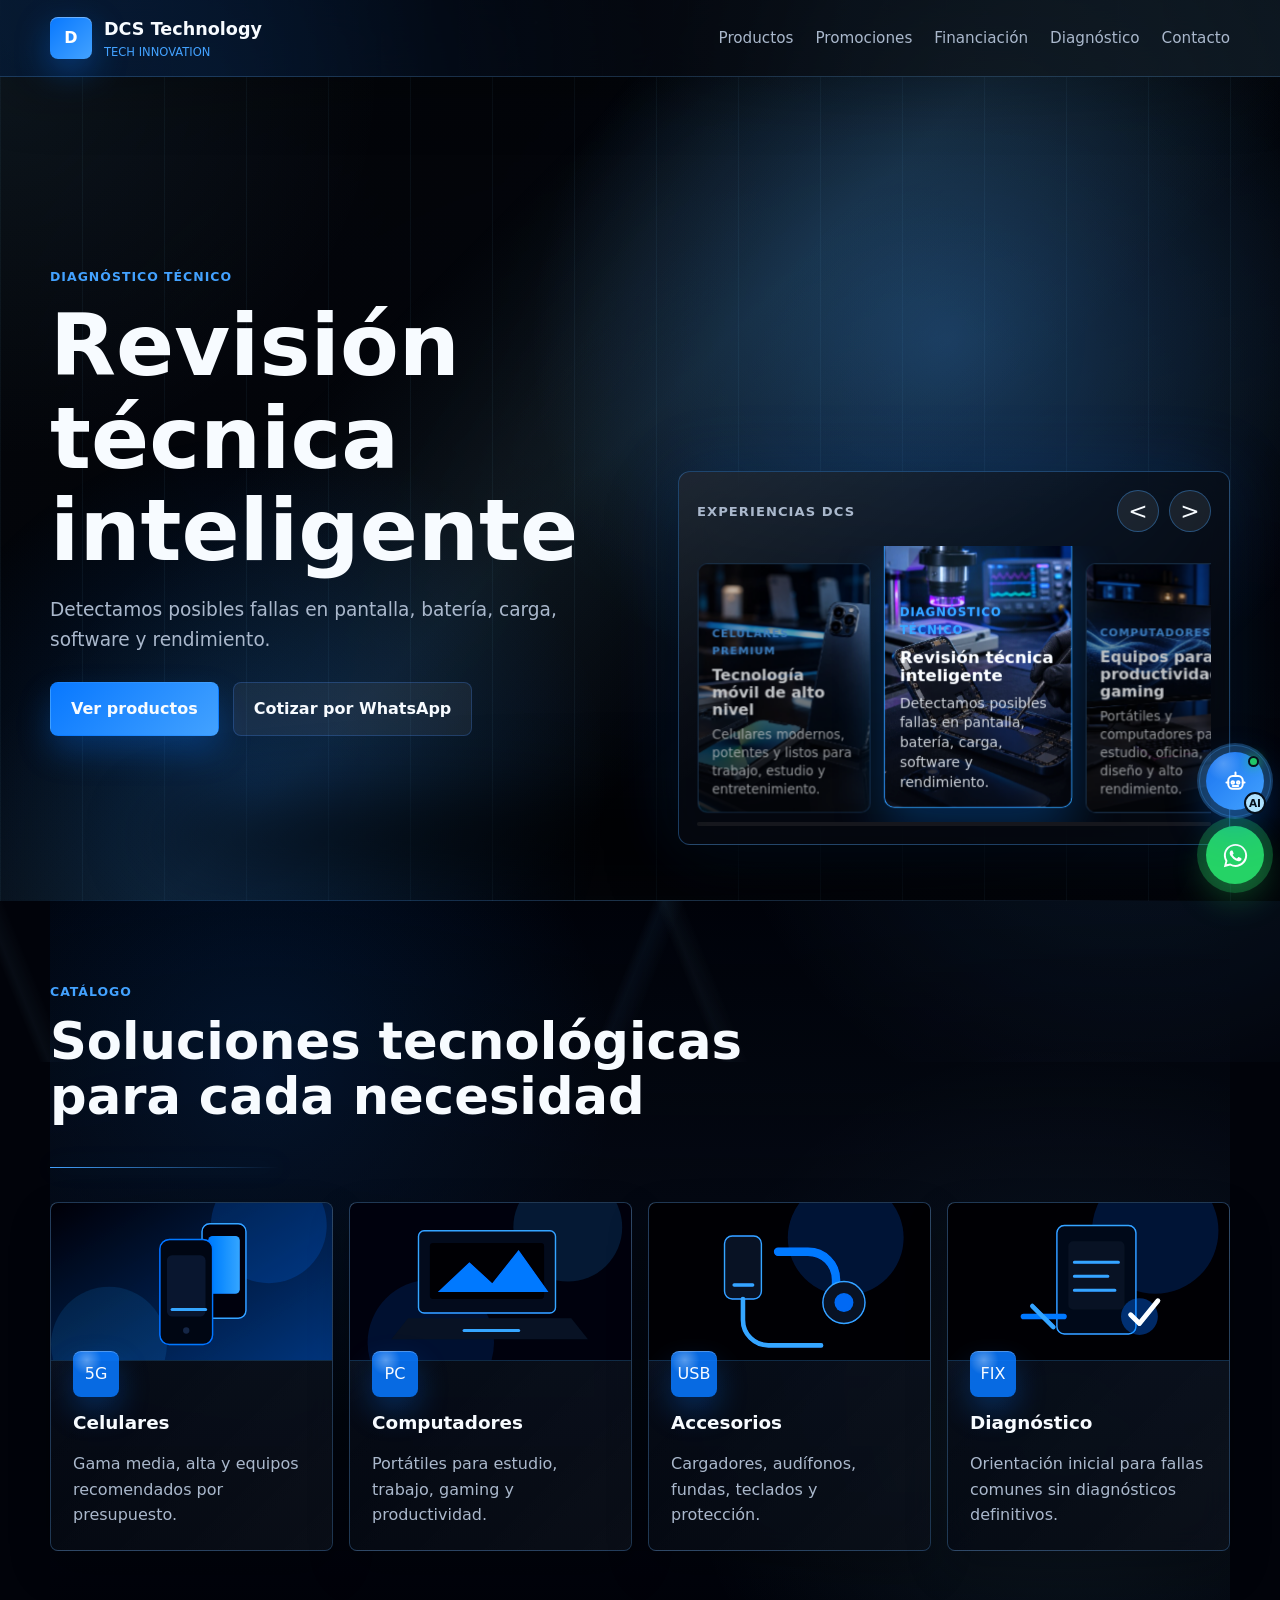
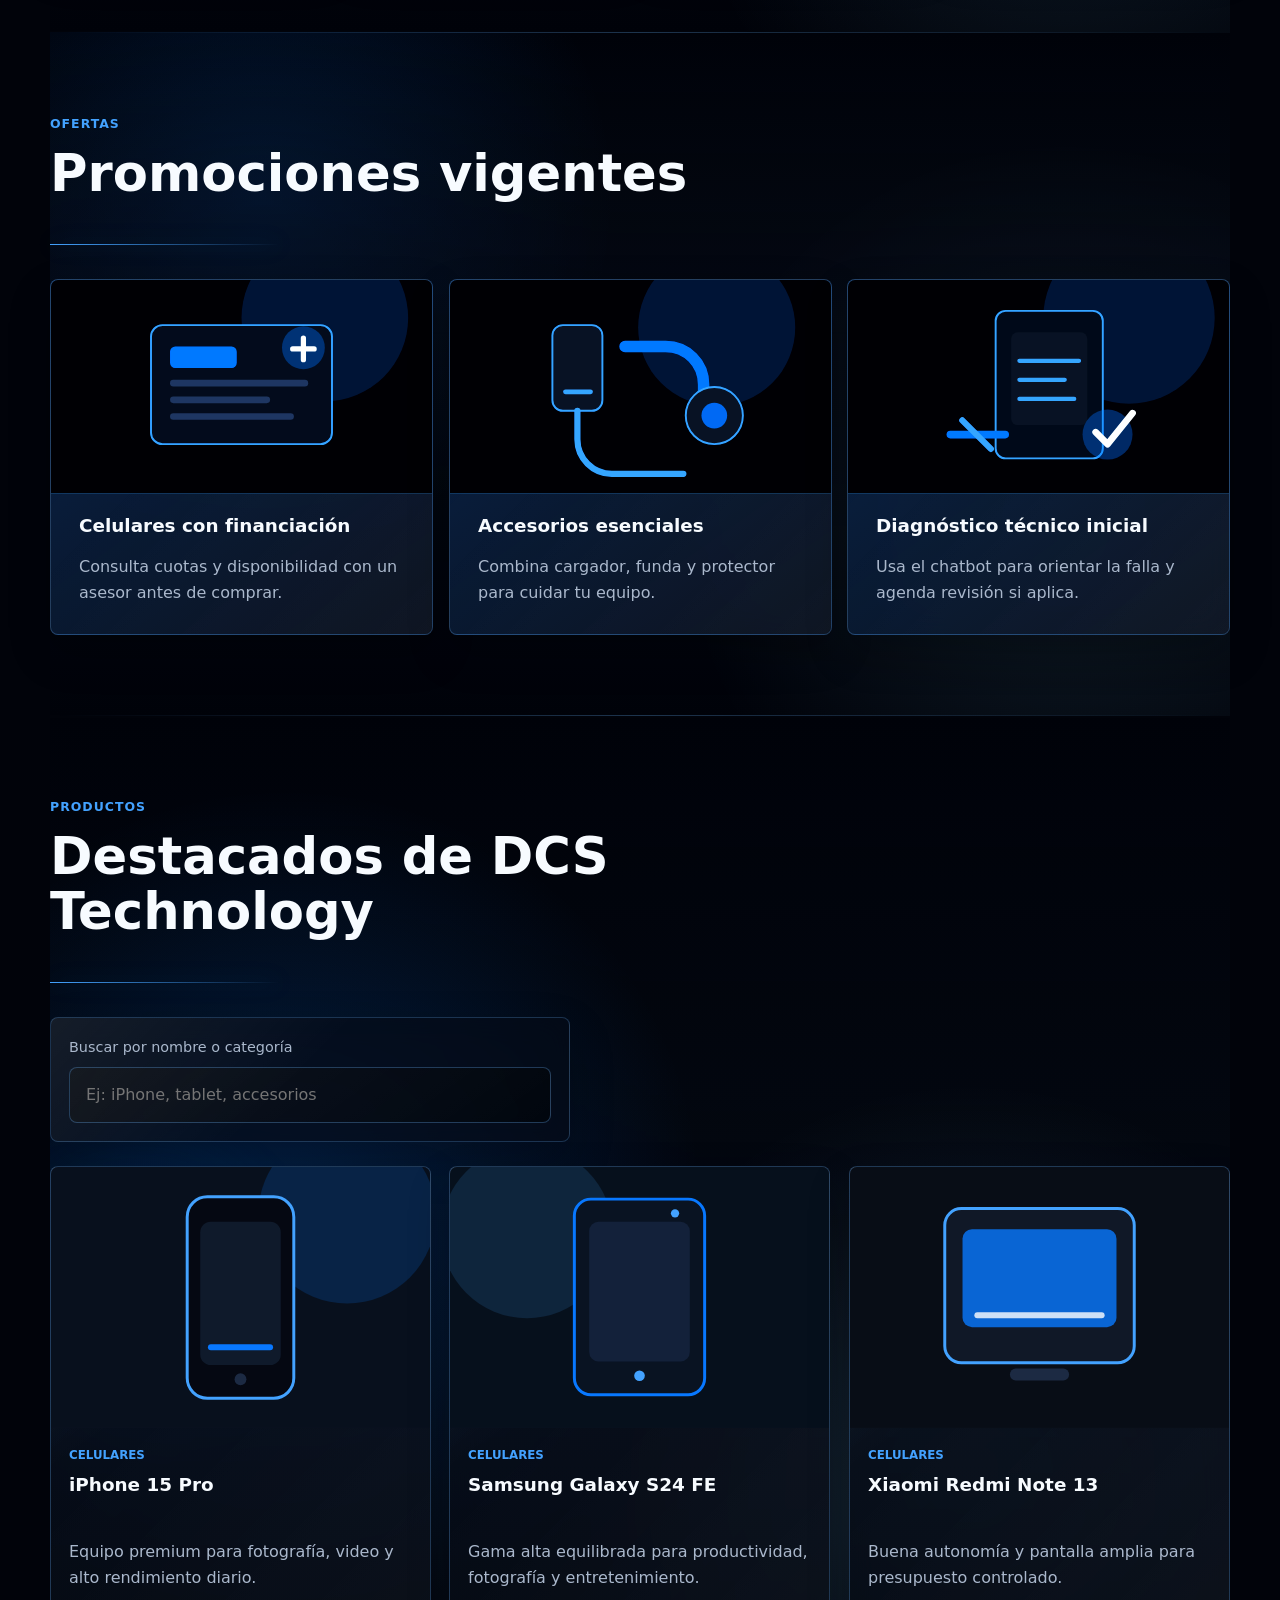
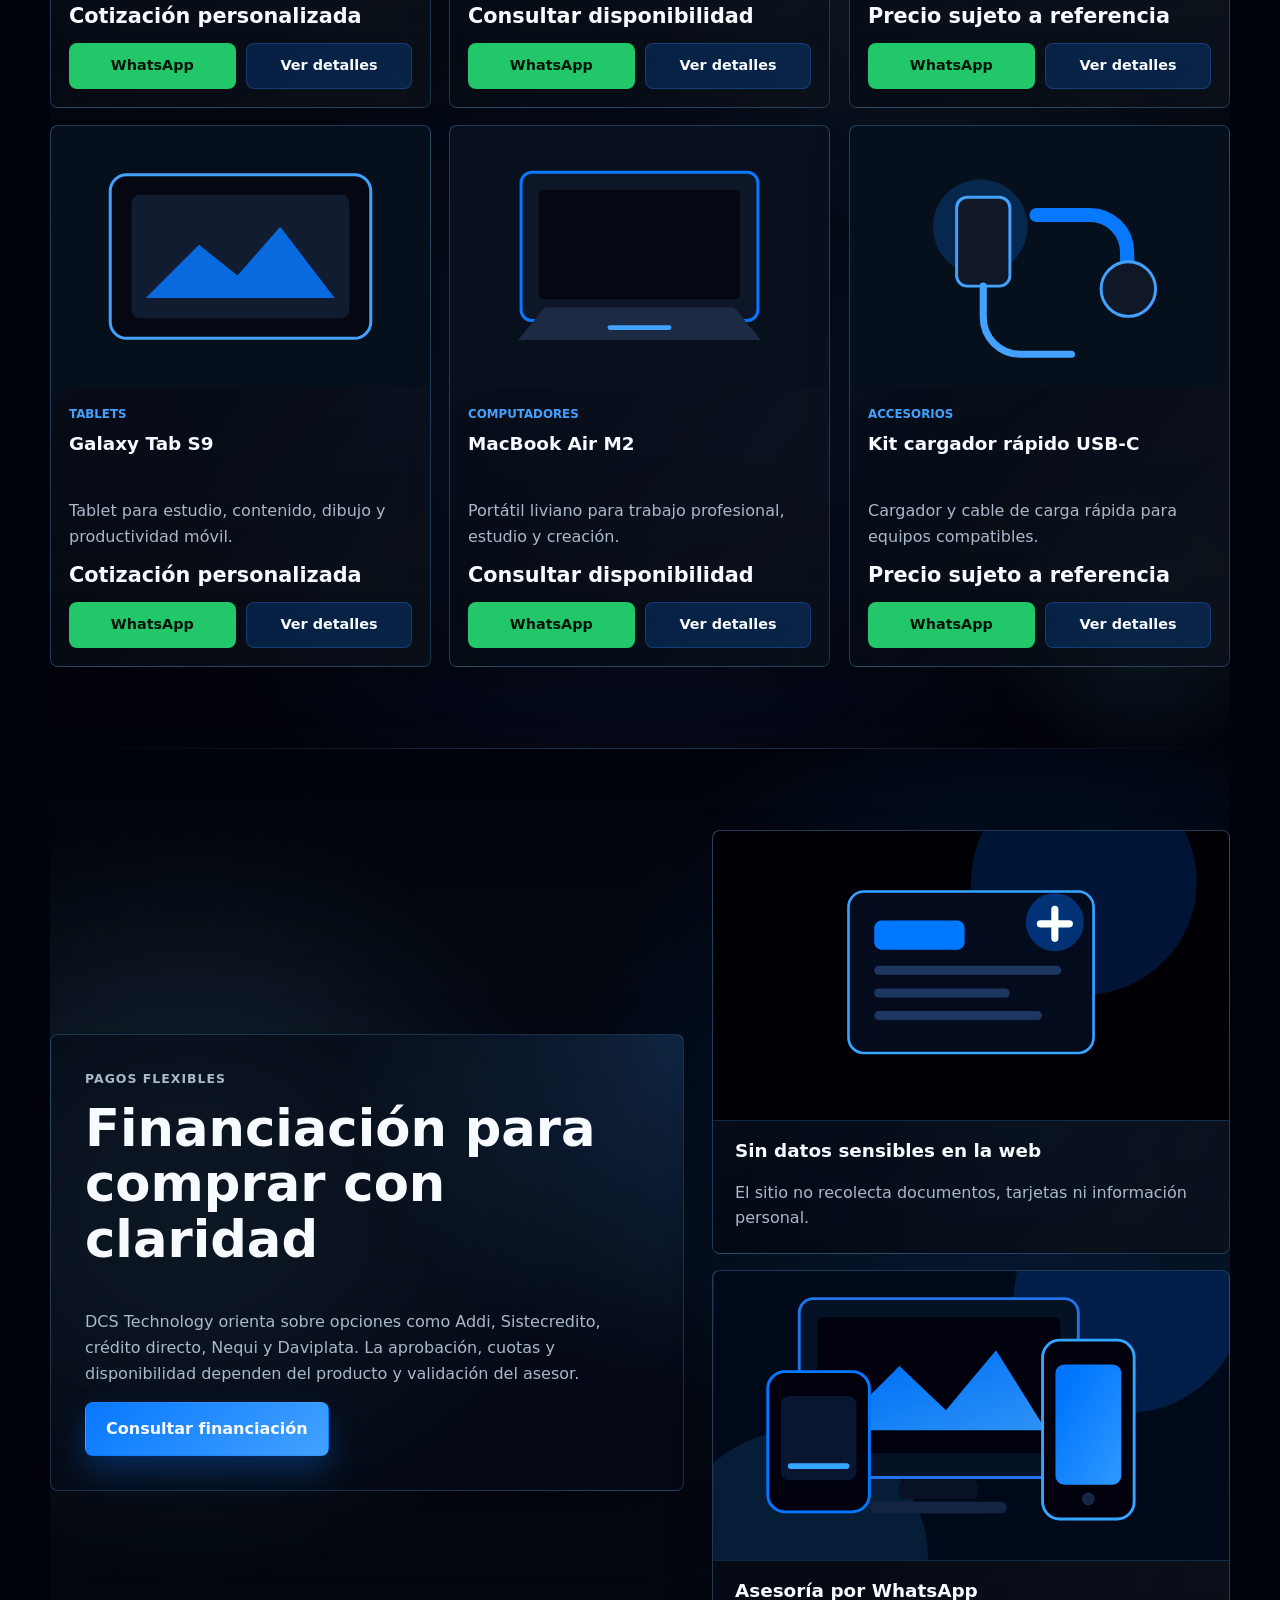
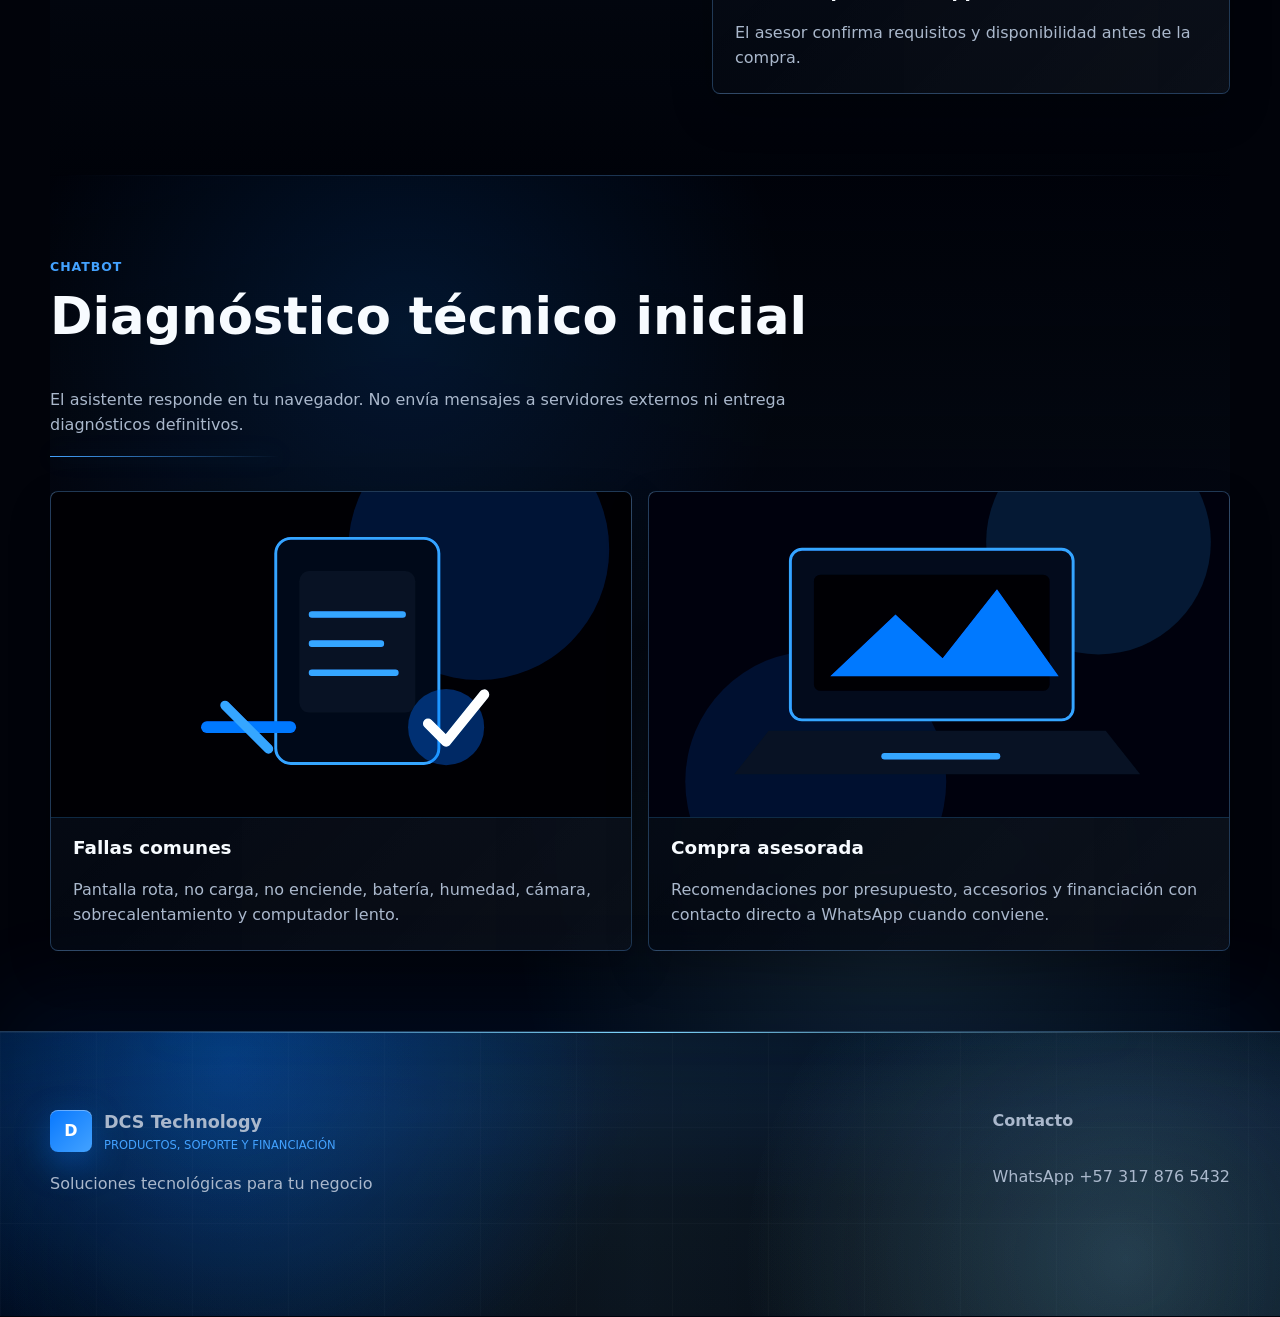
==== commit e09c0699: "Optimizar rendimiento y eliminar imagenes externas" ====
--- a/index.html
+++ b/index.html
@@ -111,25 +111,25 @@
       </div>
       <div class="category-grid">
         <article class="category-card" data-animate>
-          <img src="https://images.unsplash.com/photo-1511707171634-5f897ff02aa9?auto=format&fit=crop&w=900&q=70" data-fallback="assets/img/hero-celulares.svg" alt="Celulares premium en catálogo DCS Technology" loading="lazy" decoding="async" width="900" height="506">
+          <img src="assets/img/hero-celulares.svg" data-fallback="assets/img/hero-celulares.svg" alt="Celulares premium en catálogo DCS Technology" loading="lazy" decoding="async" width="900" height="506">
           <span aria-hidden="true">5G</span>
           <h3>Celulares</h3>
           <p>Gama media, alta y equipos recomendados por presupuesto.</p>
         </article>
         <article class="category-card" data-animate>
-          <img src="https://images.unsplash.com/photo-1496181133206-80ce9b88a853?auto=format&fit=crop&w=900&q=70" data-fallback="assets/img/hero-computadores.svg" alt="Computadores portátiles para estudio y trabajo" loading="lazy" decoding="async" width="900" height="506">
+          <img src="assets/img/hero-computadores.svg" data-fallback="assets/img/hero-computadores.svg" alt="Computadores portátiles para estudio y trabajo" loading="lazy" decoding="async" width="900" height="506">
           <span aria-hidden="true">PC</span>
           <h3>Computadores</h3>
           <p>Portátiles para estudio, trabajo, gaming y productividad.</p>
         </article>
         <article class="category-card" data-animate>
-          <img src="https://images.unsplash.com/photo-1516321318423-f06f85e504b3?auto=format&fit=crop&w=900&q=70" data-fallback="assets/img/hero-accesorios.svg" alt="Accesorios tecnológicos para celulares y computadores" loading="lazy" decoding="async" width="900" height="506">
+          <img src="assets/img/hero-accesorios.svg" data-fallback="assets/img/hero-accesorios.svg" alt="Accesorios tecnológicos para celulares y computadores" loading="lazy" decoding="async" width="900" height="506">
           <span aria-hidden="true">USB</span>
           <h3>Accesorios</h3>
           <p>Cargadores, audífonos, fundas, teclados y protección.</p>
         </article>
         <article class="category-card" data-animate>
-          <img src="https://images.unsplash.com/photo-1581092160562-40aa08e78837?auto=format&fit=crop&w=900&q=70" data-fallback="assets/img/hero-reparacion.svg" alt="Diagnóstico técnico para dispositivos tecnológicos" loading="lazy" decoding="async" width="900" height="506">
+          <img src="assets/img/hero-reparacion.svg" data-fallback="assets/img/hero-reparacion.svg" alt="Diagnóstico técnico para dispositivos tecnológicos" loading="lazy" decoding="async" width="900" height="506">
           <span aria-hidden="true">FIX</span>
           <h3>Diagnóstico</h3>
           <p>Orientación inicial para fallas comunes sin diagnósticos definitivos.</p>
@@ -144,17 +144,17 @@
       </div>
       <div class="promo-grid" aria-label="Promociones vigentes">
         <article class="promo-card" data-animate>
-          <img src="https://images.unsplash.com/photo-1554224155-6726b3ff858f?auto=format&fit=crop&w=900&q=70" data-fallback="assets/img/hero-financiacion.svg" alt="Financiación para compra de tecnología" loading="lazy" decoding="async" width="900" height="506">
+          <img src="assets/img/hero-financiacion.svg" data-fallback="assets/img/hero-financiacion.svg" alt="Financiación para compra de tecnología" loading="lazy" decoding="async" width="900" height="506">
           <h3>Celulares con financiación</h3>
           <p>Consulta cuotas y disponibilidad con un asesor antes de comprar.</p>
         </article>
         <article class="promo-card" data-animate>
-          <img src="https://images.unsplash.com/photo-1516321497487-e288fb19713f?auto=format&fit=crop&w=900&q=70" data-fallback="assets/img/hero-accesorios.svg" alt="Accesorios tecnológicos en promoción" loading="lazy" decoding="async" width="900" height="506">
+          <img src="assets/img/hero-accesorios.svg" data-fallback="assets/img/hero-accesorios.svg" alt="Accesorios tecnológicos en promoción" loading="lazy" decoding="async" width="900" height="506">
           <h3>Accesorios esenciales</h3>
           <p>Combina cargador, funda y protector para cuidar tu equipo.</p>
         </article>
         <article class="promo-card" data-animate>
-          <img src="https://images.unsplash.com/photo-1581092918056-0c4c3acd3789?auto=format&fit=crop&w=900&q=70" data-fallback="assets/img/hero-reparacion.svg" alt="Diagnóstico técnico inicial para equipos" loading="lazy" decoding="async" width="900" height="506">
+          <img src="assets/img/hero-reparacion.svg" data-fallback="assets/img/hero-reparacion.svg" alt="Diagnóstico técnico inicial para equipos" loading="lazy" decoding="async" width="900" height="506">
           <h3>Diagnóstico técnico inicial</h3>
           <p>Usa el chatbot para orientar la falla y agenda revisión si aplica.</p>
         </article>
@@ -183,12 +183,12 @@
       </div>
       <div class="financing-list" data-animate>
         <article>
-          <img src="https://images.unsplash.com/photo-1563013544-824ae1b704d3?auto=format&fit=crop&w=900&q=70" data-fallback="assets/img/hero-financiacion.svg" alt="Pago y financiación segura para tecnología" loading="lazy" decoding="async" width="900" height="506">
+          <img src="assets/img/hero-financiacion.svg" data-fallback="assets/img/hero-financiacion.svg" alt="Pago y financiación segura para tecnología" loading="lazy" decoding="async" width="900" height="506">
           <h3>Sin datos sensibles en la web</h3>
           <p>El sitio no recolecta documentos, tarjetas ni información personal.</p>
         </article>
         <article>
-          <img src="https://images.unsplash.com/photo-1553877522-43269d4ea984?auto=format&fit=crop&w=900&q=70" data-fallback="assets/img/hero-devices.svg" alt="Asesoría comercial por WhatsApp para tecnología" loading="lazy" decoding="async" width="900" height="506">
+          <img src="assets/img/hero-devices.svg" data-fallback="assets/img/hero-devices.svg" alt="Asesoría comercial por WhatsApp para tecnología" loading="lazy" decoding="async" width="900" height="506">
           <h3>Asesoría por WhatsApp</h3>
           <p>El asesor confirma requisitos y disponibilidad antes de la compra.</p>
         </article>
@@ -203,12 +203,12 @@
       </div>
       <div class="diagnosis-grid">
         <article data-animate>
-          <img src="https://images.unsplash.com/photo-1581092334651-ddf26d9a09d0?auto=format&fit=crop&w=900&q=70" data-fallback="assets/img/hero-reparacion.svg" alt="Revisión técnica de celulares tablets y computadores" loading="lazy" decoding="async" width="900" height="506">
+          <img src="assets/img/hero-reparacion.svg" data-fallback="assets/img/hero-reparacion.svg" alt="Revisión técnica de celulares tablets y computadores" loading="lazy" decoding="async" width="900" height="506">
           <h3>Fallas comunes</h3>
           <p>Pantalla rota, no carga, no enciende, batería, humedad, cámara, sobrecalentamiento y computador lento.</p>
         </article>
         <article data-animate>
-          <img src="https://images.unsplash.com/photo-1498050108023-c5249f4df085?auto=format&fit=crop&w=900&q=70" data-fallback="assets/img/hero-computadores.svg" alt="Asesoría para comprar tecnología por presupuesto" loading="lazy" decoding="async" width="900" height="506">
+          <img src="assets/img/hero-computadores.svg" data-fallback="assets/img/hero-computadores.svg" alt="Asesoría para comprar tecnología por presupuesto" loading="lazy" decoding="async" width="900" height="506">
           <h3>Compra asesorada</h3>
           <p>Recomendaciones por presupuesto, accesorios y financiación con contacto directo a WhatsApp cuando conviene.</p>
         </article>
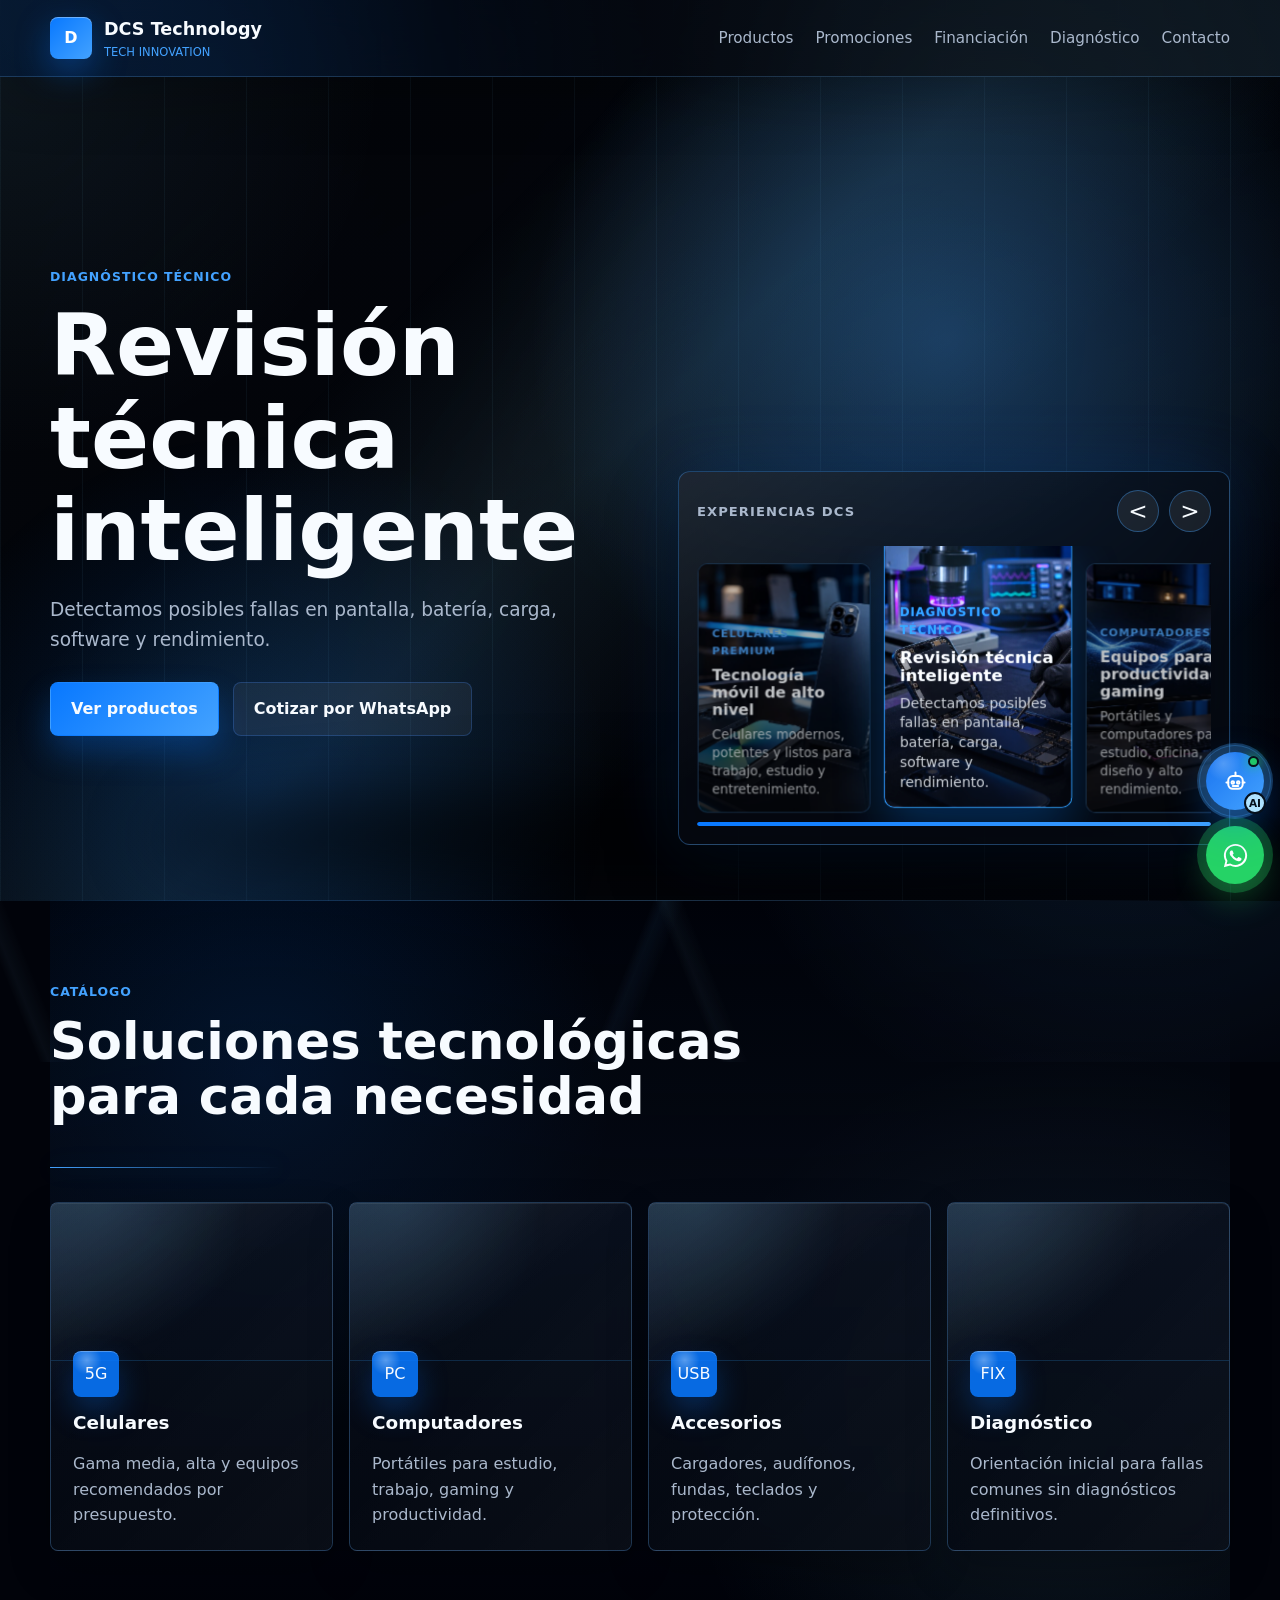
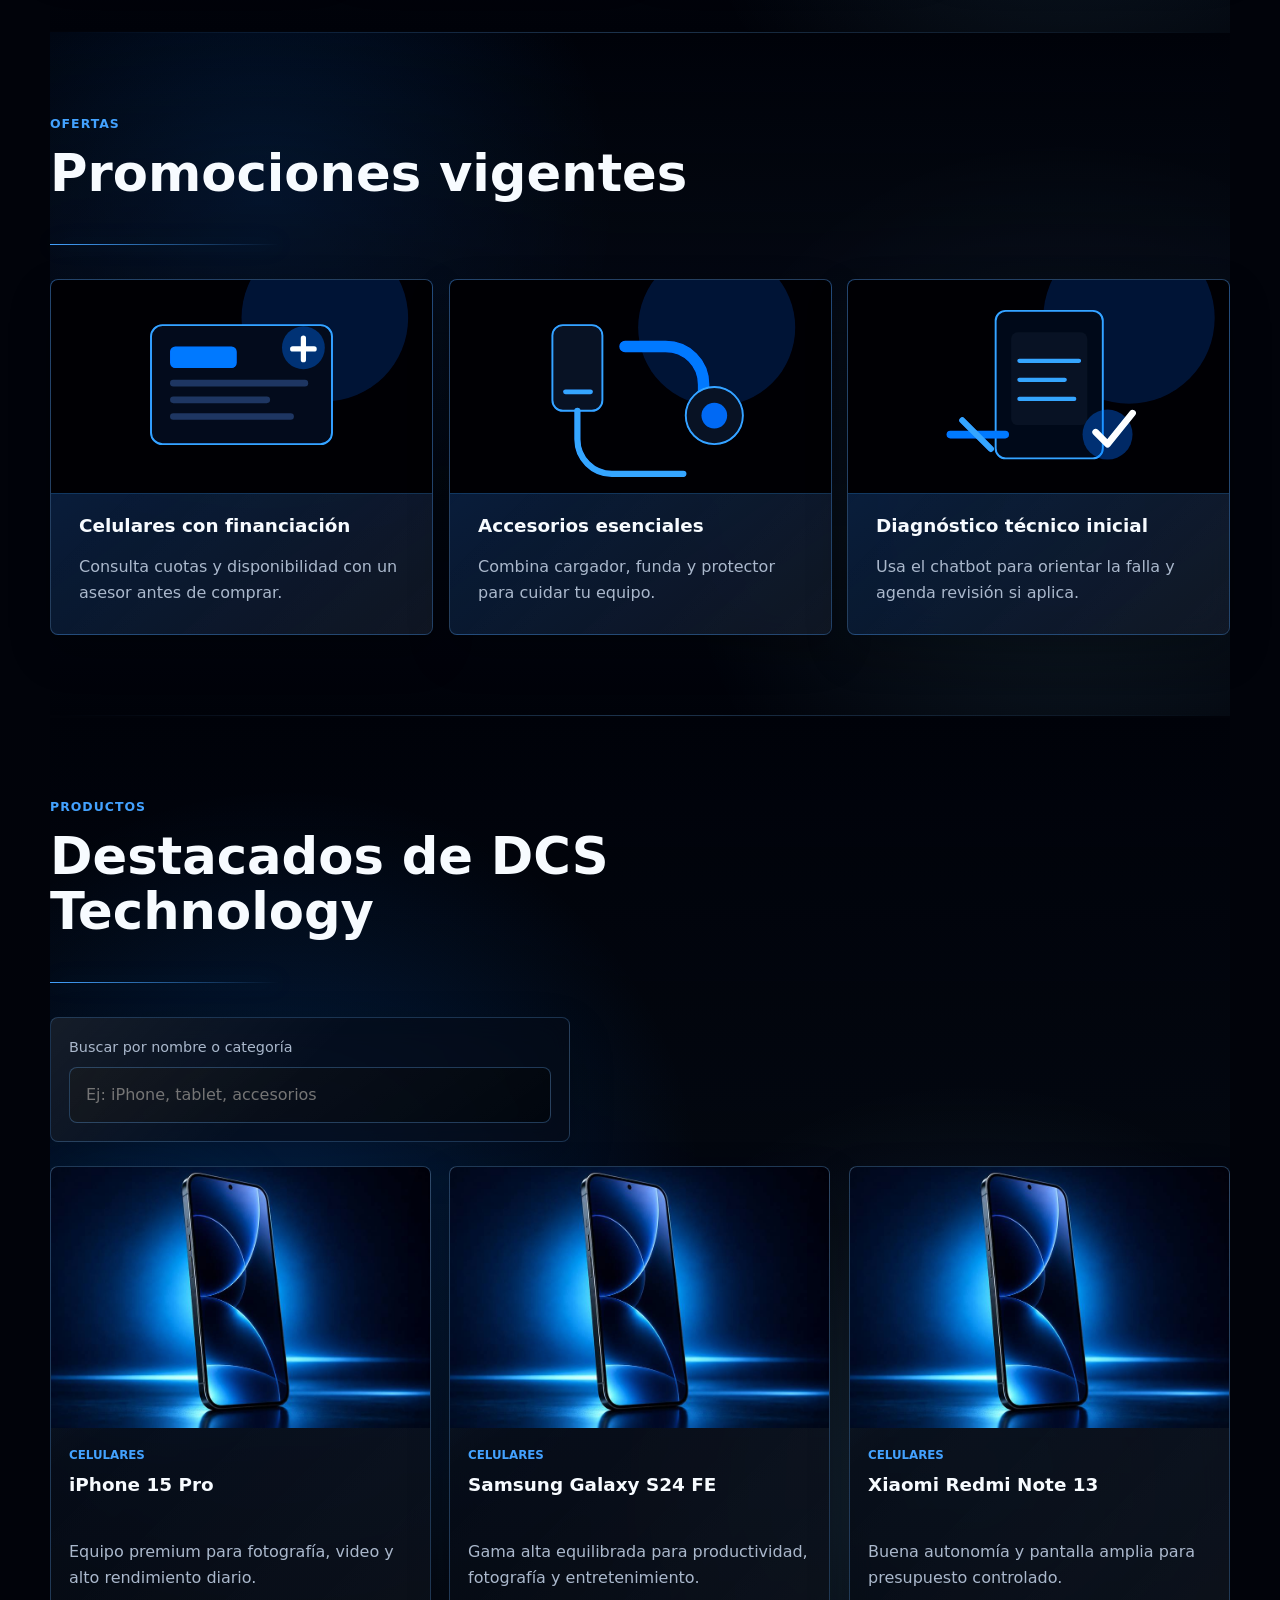
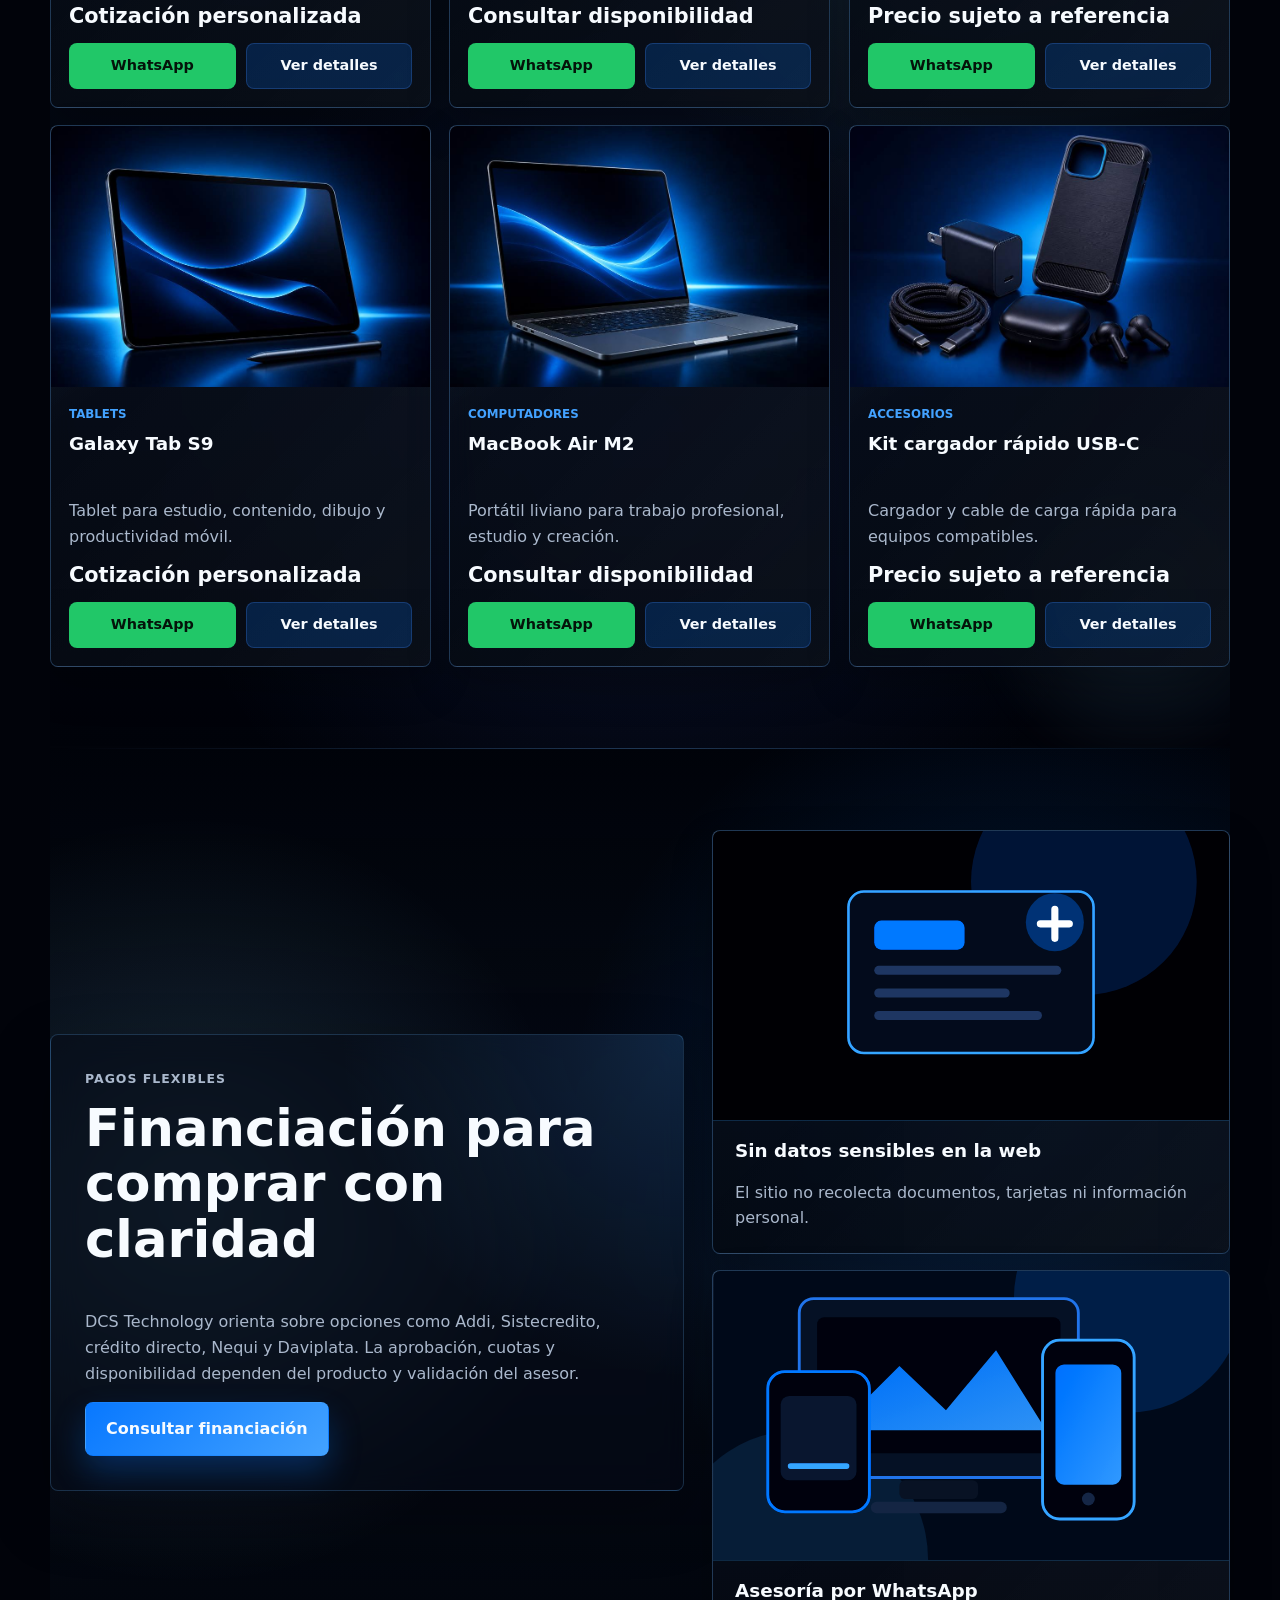
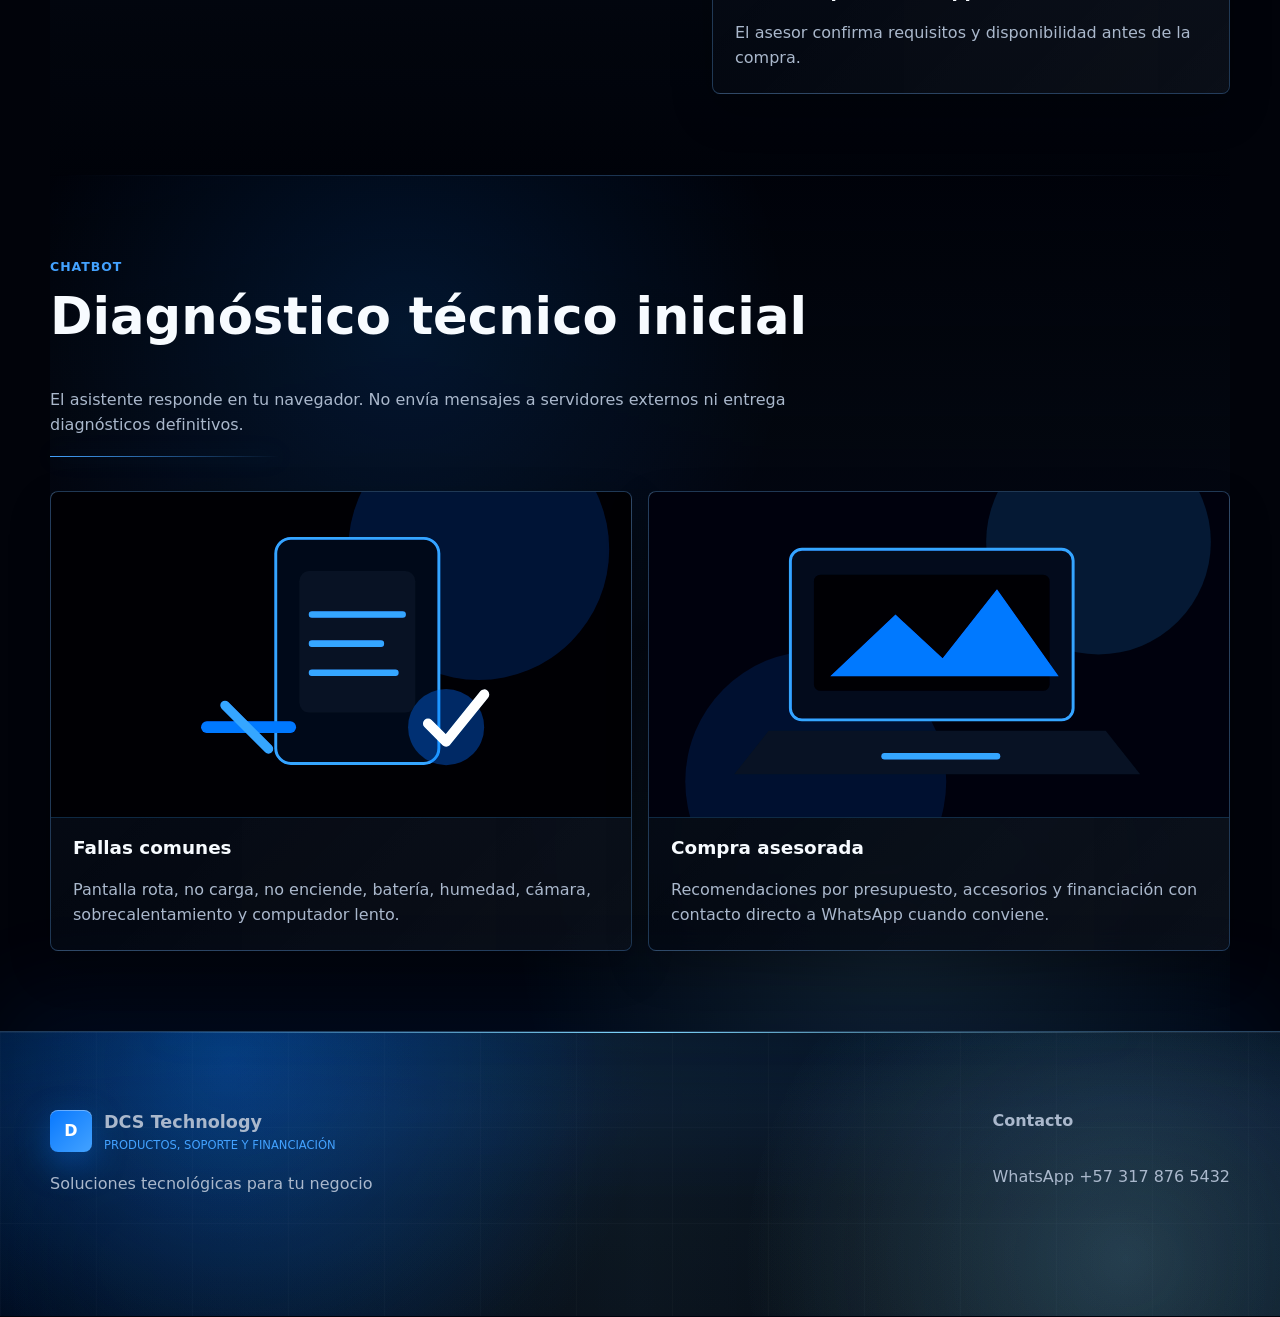
==== commit 5e56a8f9: "Checkpoint: estado estable con imagenes reales y optimizacion movil" ====
--- a/index.html
+++ b/index.html
@@ -33,7 +33,10 @@
     <div class="phone-stage">
       <div class="floating-phone">
         <div class="phone-shadow"></div>
-        <img class="phone-media" src="assets/img/phone-3d.png" data-fallback="assets/img/phone-3d.png" alt="" width="1536" height="1024" decoding="async" fetchpriority="low">
+        <picture>
+          <source media="(max-width: 760px)" srcset="assets/img/phone-3d-mobile.png">
+          <img class="phone-media" src="assets/img/phone-3d.png" data-fallback="assets/img/phone-3d.png" alt="" width="1536" height="1024" decoding="async" fetchpriority="low">
+        </picture>
         <span class="phone-reflection"></span>
         <span class="phone-flare"></span>
         <div class="light-rings">
@@ -111,25 +114,25 @@
       </div>
       <div class="category-grid">
         <article class="category-card" data-animate>
-          <img src="assets/img/hero-celulares.svg" data-fallback="assets/img/hero-celulares.svg" alt="Celulares premium en catálogo DCS Technology" loading="lazy" decoding="async" width="900" height="506">
+          <img src="assets/img/catalog-celulares-real.jpg" data-fallback="assets/img/hero-celulares.svg" alt="Celulares premium en catálogo DCS Technology" loading="lazy" decoding="async" width="900" height="506">
           <span aria-hidden="true">5G</span>
           <h3>Celulares</h3>
           <p>Gama media, alta y equipos recomendados por presupuesto.</p>
         </article>
         <article class="category-card" data-animate>
-          <img src="assets/img/hero-computadores.svg" data-fallback="assets/img/hero-computadores.svg" alt="Computadores portátiles para estudio y trabajo" loading="lazy" decoding="async" width="900" height="506">
+          <img src="assets/img/catalog-computadores-real.jpg" data-fallback="assets/img/hero-computadores.svg" alt="Computadores portátiles para estudio y trabajo" loading="lazy" decoding="async" width="900" height="506">
           <span aria-hidden="true">PC</span>
           <h3>Computadores</h3>
           <p>Portátiles para estudio, trabajo, gaming y productividad.</p>
         </article>
         <article class="category-card" data-animate>
-          <img src="assets/img/hero-accesorios.svg" data-fallback="assets/img/hero-accesorios.svg" alt="Accesorios tecnológicos para celulares y computadores" loading="lazy" decoding="async" width="900" height="506">
+          <img src="assets/img/catalog-accesorios-real.jpg" data-fallback="assets/img/hero-accesorios.svg" alt="Accesorios tecnológicos para celulares y computadores" loading="lazy" decoding="async" width="900" height="506">
           <span aria-hidden="true">USB</span>
           <h3>Accesorios</h3>
           <p>Cargadores, audífonos, fundas, teclados y protección.</p>
         </article>
         <article class="category-card" data-animate>
-          <img src="assets/img/hero-reparacion.svg" data-fallback="assets/img/hero-reparacion.svg" alt="Diagnóstico técnico para dispositivos tecnológicos" loading="lazy" decoding="async" width="900" height="506">
+          <img src="assets/img/catalog-diagnostico-real.jpg" data-fallback="assets/img/hero-reparacion.svg" alt="Diagnóstico técnico para dispositivos tecnológicos" loading="lazy" decoding="async" width="900" height="506">
           <span aria-hidden="true">FIX</span>
           <h3>Diagnóstico</h3>
           <p>Orientación inicial para fallas comunes sin diagnósticos definitivos.</p>
--- a/css/styles.css
+++ b/css/styles.css
@@ -252,6 +252,10 @@
   will-change: transform, filter;
 }
 
+.floating-phone picture {
+  display: contents;
+}
+
 .phone-reflection,
 .phone-flare {
   position: absolute;
@@ -2360,7 +2364,7 @@
   }
 
   .background-scene {
-    opacity: 0.8;
+    opacity: 0.62;
     perspective: 1000px;
   }
 
@@ -2378,8 +2382,7 @@
   }
 
   .scene-particles {
-    opacity: 0.44;
-    background-size: 280px 280px, 320px 320px, 300px 300px, 360px 360px, 420px 420px;
+    display: none;
   }
 
   .phone-stage {
@@ -2392,24 +2395,37 @@
   .floating-phone {
     width: clamp(360px, 94vw, 500px);
     opacity: 0.34;
+    animation: none;
+    will-change: auto;
   }
 
   .phone-media {
-    filter:
-      drop-shadow(0 18px 30px rgba(0, 0, 0, 0.42))
-      drop-shadow(0 0 26px rgba(8, 120, 255, 0.24));
+    filter: none;
+    will-change: auto;
+  }
+
+  .phone-stage {
+    transition: none;
+    will-change: auto;
+  }
+
+  .phone-shadow,
+  .phone-reflection,
+  .phone-flare,
+  .light-rings {
+    display: none;
   }
 
   html::before {
     inset: -10%;
     opacity: 0.48;
     background-size: 540px 540px, 480px 480px, auto, auto;
-    animation-duration: 38s;
+    animation: none;
   }
 
   body::before {
     opacity: 0.9;
-    animation-duration: 28s;
+    animation: none;
   }
 
   body::after {
@@ -2455,7 +2471,7 @@
       linear-gradient(180deg, rgba(8, 120, 255, 0.12), transparent),
       rgba(3, 5, 10, 0.98);
     box-shadow: 0 22px 54px rgba(0, 0, 0, 0.42);
-    backdrop-filter: blur(18px);
+    backdrop-filter: none;
     max-height: calc(100vh - 66px);
     overflow-y: auto;
   }
@@ -2493,7 +2509,7 @@
   }
 
   .hero-background img {
-    animation-duration: 26s;
+    animation: none;
     filter: saturate(0.95) contrast(1.02);
   }
 
@@ -2734,7 +2750,7 @@
   }
 
   .cinematic-ready [data-animate] {
-    filter: blur(4px);
+    filter: none;
     transform: translate3d(0, 18px, 0);
     transition-duration: 520ms;
     transition-delay: calc(var(--stagger-index, 0) * 42ms);
@@ -2745,7 +2761,7 @@
   }
 
   .cinematic-ready .hero-content > * {
-    filter: blur(7px);
+    filter: none;
     animation-duration: 520ms;
   }
 
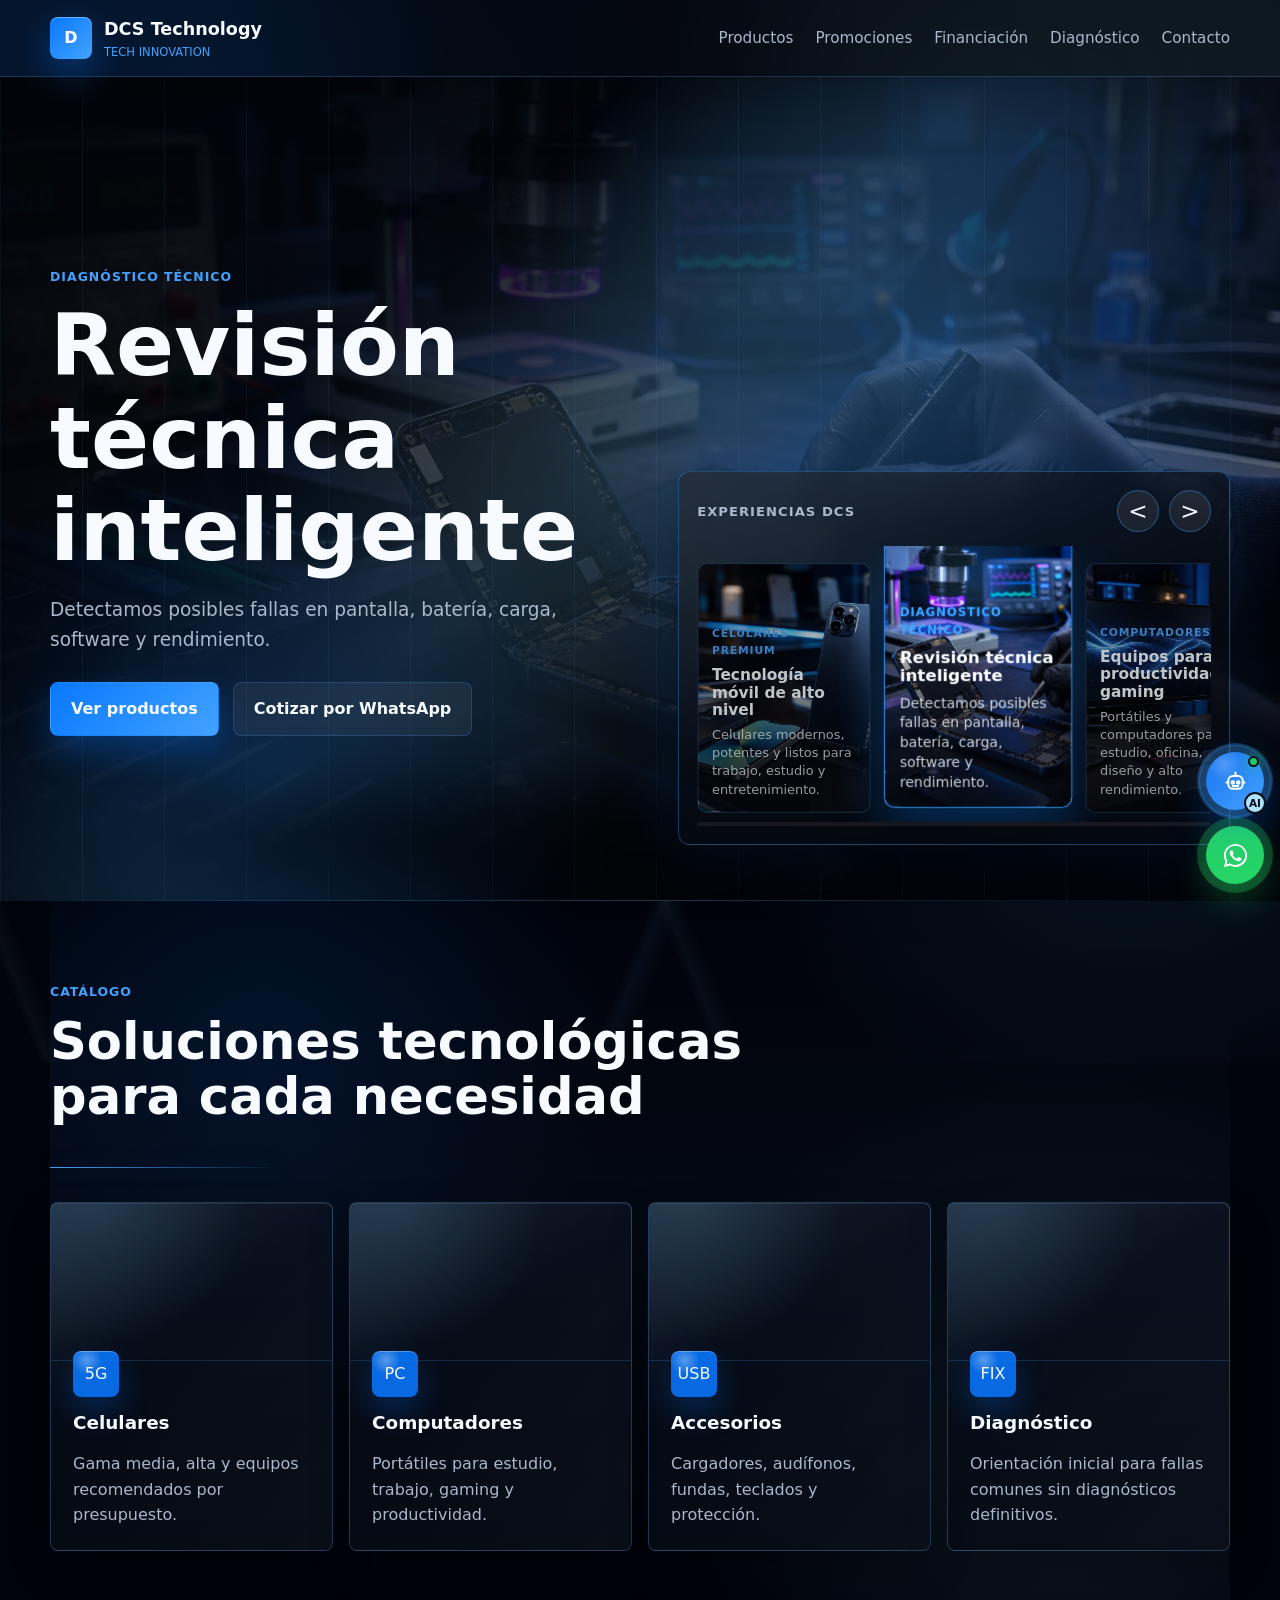
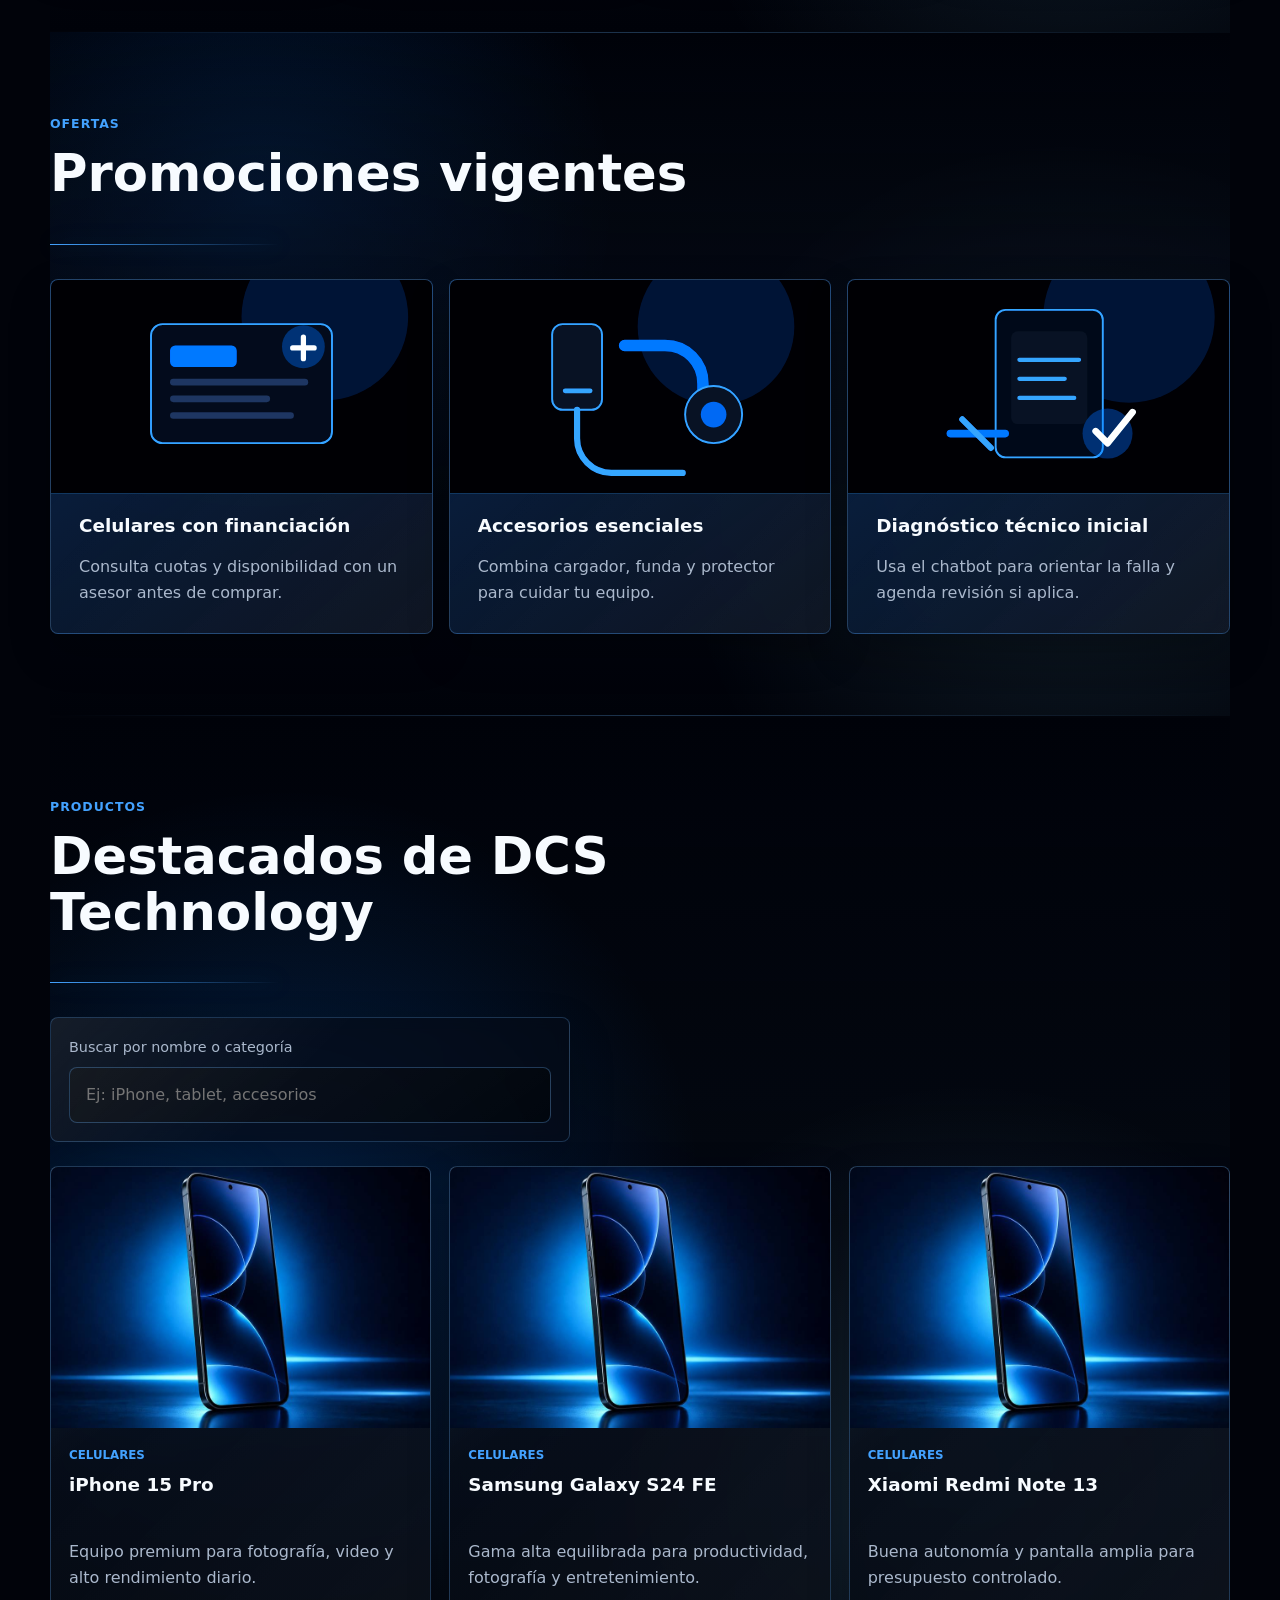
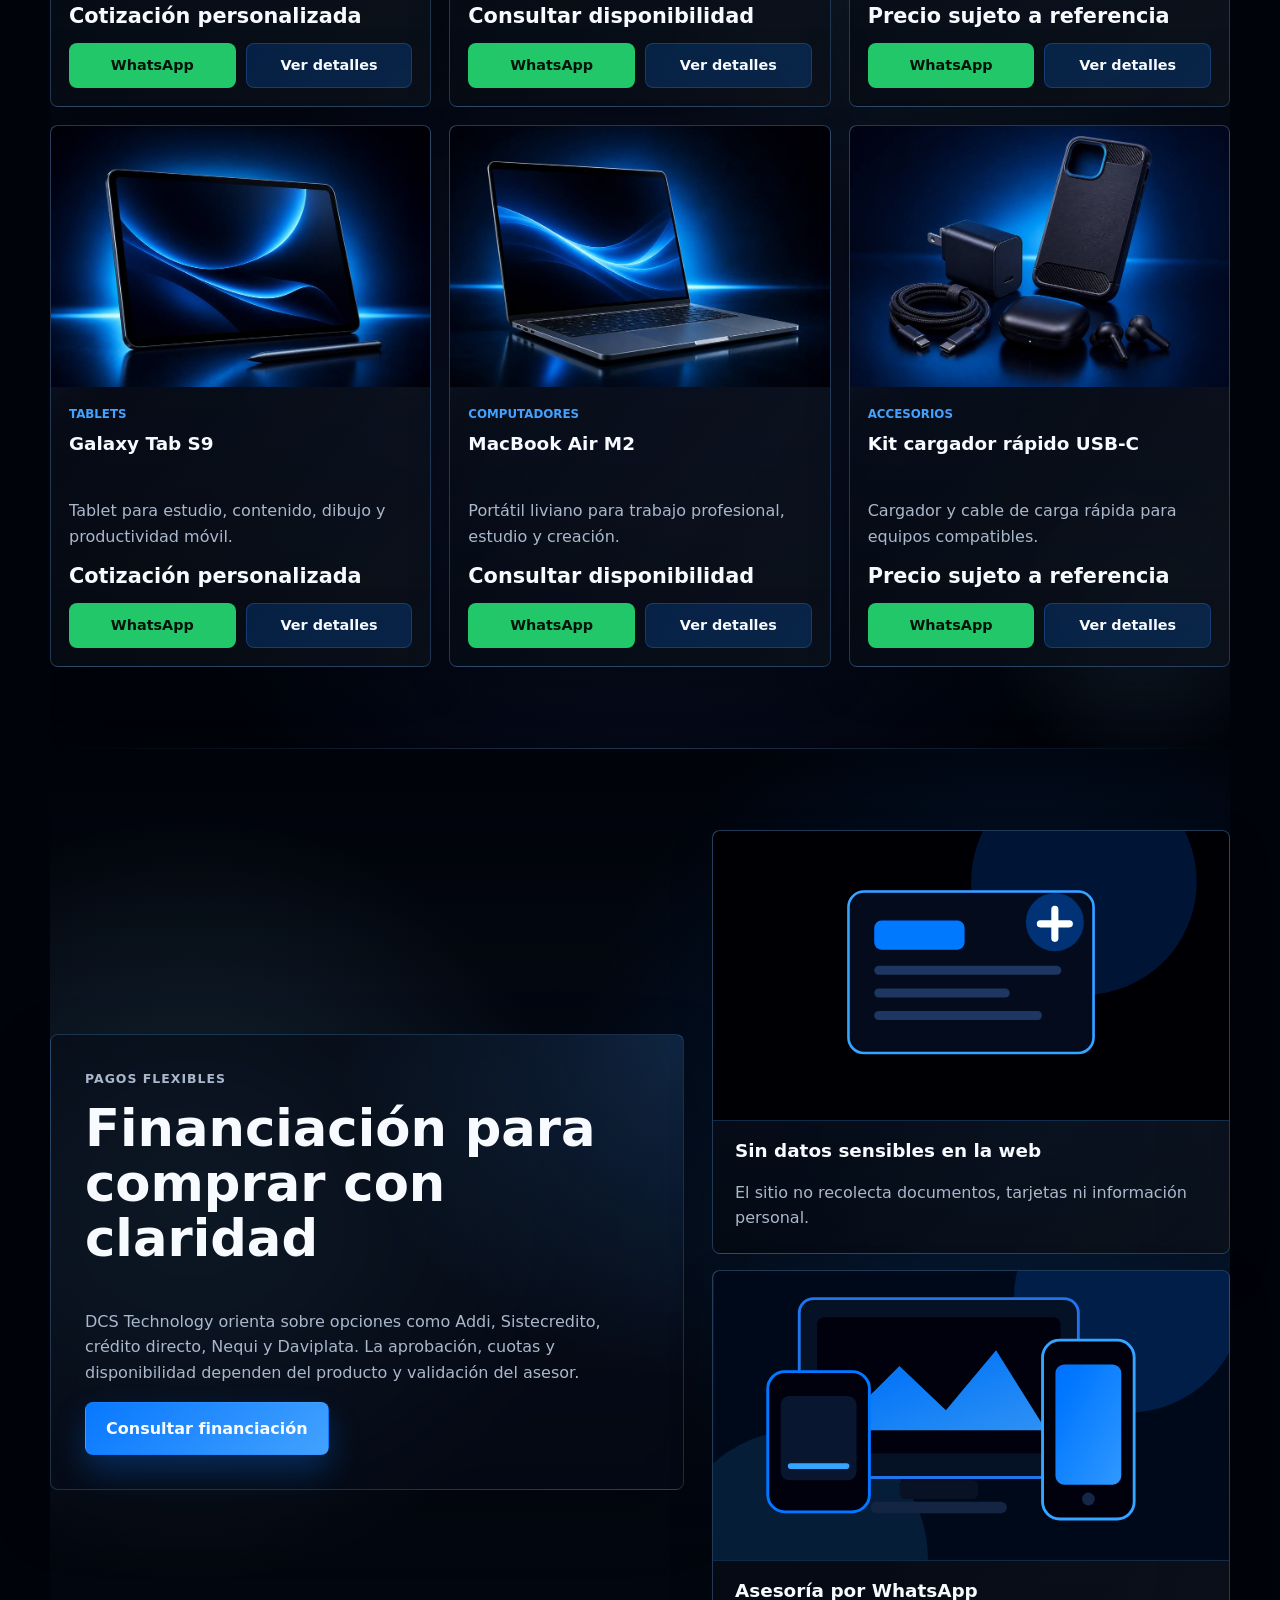
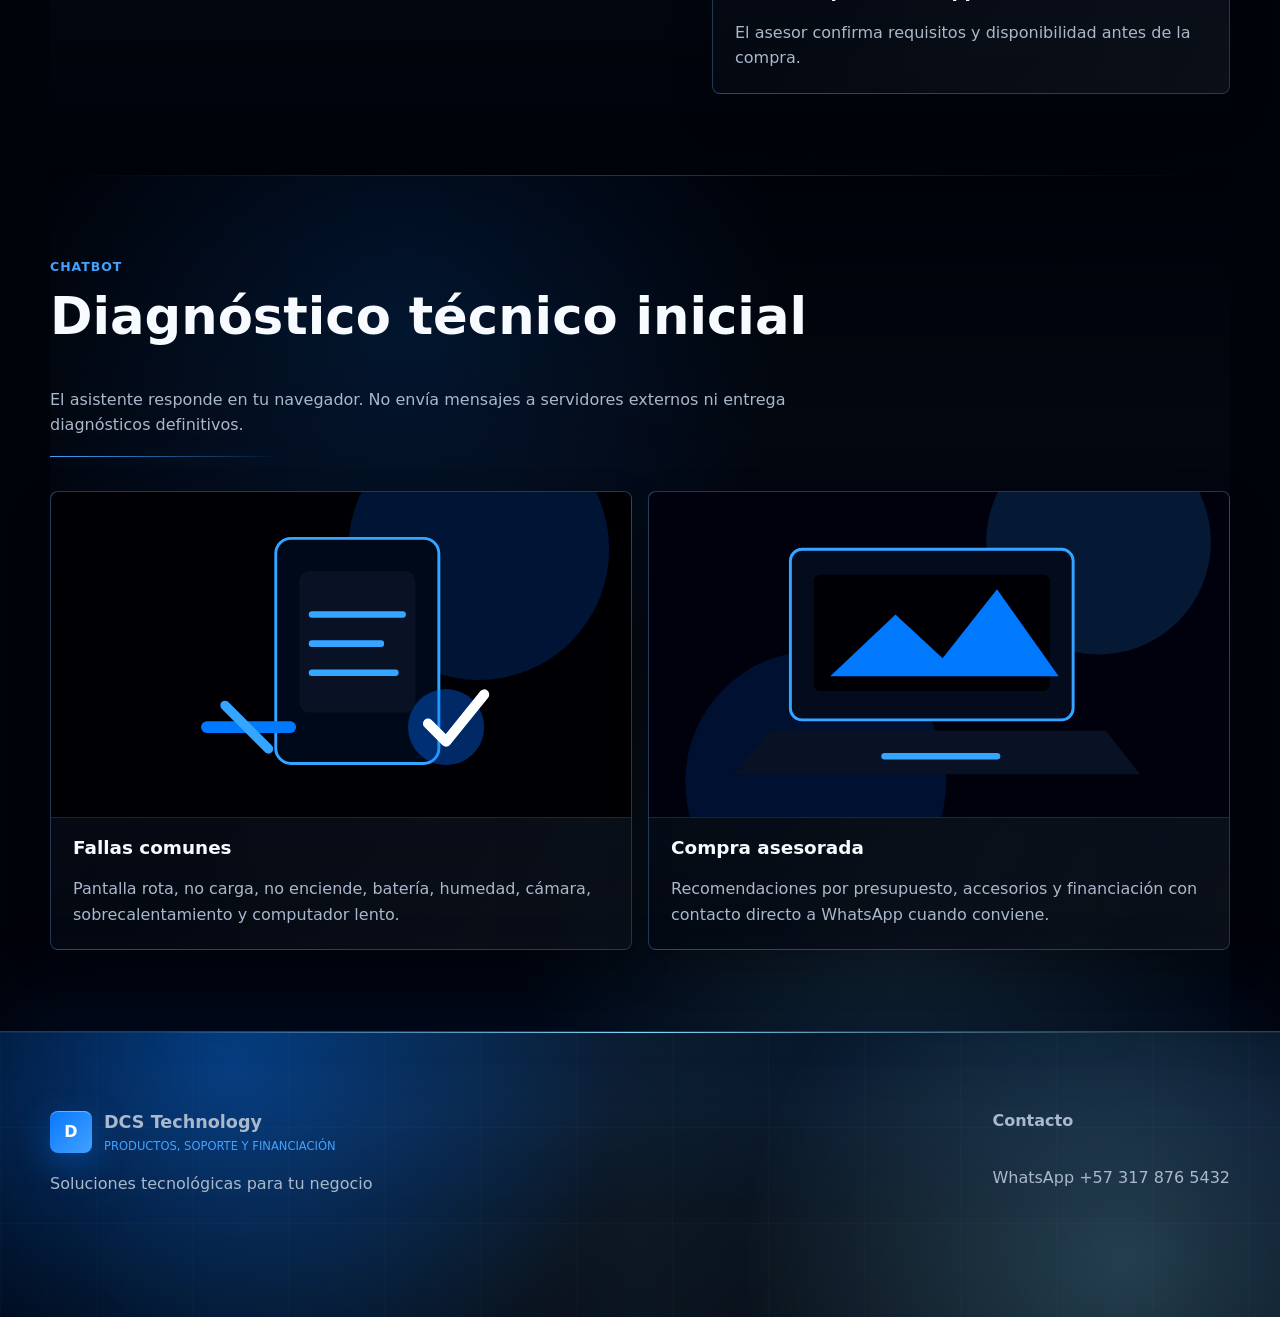
==== commit 790c0f04: "Optimizar rendimiento del scroll" ====
--- a/index.html
+++ b/index.html
@@ -35,7 +35,7 @@
         <div class="phone-shadow"></div>
         <picture>
           <source media="(max-width: 760px)" srcset="assets/img/phone-3d-mobile.png">
-          <img class="phone-media" src="assets/img/phone-3d.png" data-fallback="assets/img/phone-3d.png" alt="" width="1536" height="1024" decoding="async" fetchpriority="low">
+          <img class="phone-media" src="assets/img/phone-3d.png" data-fallback="assets/img/phone-3d.png" alt="" width="1536" height="1024" loading="lazy" decoding="async" fetchpriority="low">
         </picture>
         <span class="phone-reflection"></span>
         <span class="phone-flare"></span>
--- a/css/styles.css
+++ b/css/styles.css
@@ -67,9 +67,8 @@
     radial-gradient(circle at calc(78% - var(--cinema-drift)) 72%, rgba(67, 162, 255, 0.18), transparent 26rem);
   background-size: 760px 760px, 680px 680px, auto, auto;
   mix-blend-mode: screen;
-  transform: translate3d(0, calc(var(--scroll-depth) * -0.08), 0) rotate(0.001deg);
+  transform: translate3d(0, 0, 0) rotate(0.001deg);
   animation: globalDrift 28s ease-in-out infinite alternate;
-  will-change: transform, background-position;
 }
 
 body {
@@ -96,13 +95,12 @@
 body::before {
   z-index: 0;
   background:
-    radial-gradient(circle at calc(16% + var(--cinema-drift)) calc(8% + var(--scroll-depth)), rgba(8, 120, 255, 0.42), transparent 28rem),
-    radial-gradient(circle at calc(84% - var(--cinema-drift)) calc(18% - var(--scroll-depth)), rgba(127, 216, 255, 0.22), transparent 26rem),
+    radial-gradient(circle at calc(16% + var(--cinema-drift)) 8%, rgba(8, 120, 255, 0.42), transparent 28rem),
+    radial-gradient(circle at calc(84% - var(--cinema-drift)) 18%, rgba(127, 216, 255, 0.22), transparent 26rem),
     radial-gradient(circle at 50% 74%, rgba(0, 82, 255, 0.18), transparent 34rem),
     linear-gradient(115deg, rgba(1, 3, 10, 0.98), rgba(4, 9, 22, 0.94) 42%, rgba(1, 5, 14, 0.99));
-  transform: translate3d(0, calc(var(--scroll-depth) * -0.04), 0);
+  transform: translate3d(0, 0, 0);
   animation: haloBreath 18s ease-in-out infinite alternate;
-  will-change: transform, background-position, opacity;
 }
 
 body::after {
@@ -117,14 +115,13 @@
     linear-gradient(115deg, transparent 0 47%, rgba(67, 162, 255, 0.045) 48%, transparent 50% 100%);
   background-position:
     0 0,
-    calc(var(--scroll-depth) * 0.12) calc(var(--scroll-depth) * -0.08),
-    calc(var(--scroll-depth) * -0.1) calc(var(--scroll-depth) * 0.14),
-    0 calc(var(--scroll-depth) * -0.35),
-    calc(var(--scroll-depth) * 0.24) 0,
-    calc(var(--scroll-depth) * -0.12) calc(var(--scroll-depth) * 0.08);
+    0 0,
+    0 0,
+    0 0,
+    0 0,
+    0 0;
   background-size: auto, 92px 92px, 128px 128px, 86px 86px, 86px 86px, 520px 520px;
-  transform: translate3d(0, calc(var(--scroll-depth) * -0.18), 0);
-  will-change: background-position, transform;
+  transform: translate3d(0, 0, 0);
 }
 
 body > main,
@@ -157,7 +154,7 @@
     radial-gradient(circle at 52% 48%, rgba(8, 120, 255, 0.22), transparent 23rem),
     radial-gradient(circle at 72% 18%, rgba(127, 216, 255, 0.12), transparent 22rem),
     linear-gradient(125deg, transparent 0 44%, rgba(8, 120, 255, 0.075) 45%, transparent 48% 100%);
-  transform: translate3d(0, calc(var(--scroll-depth) * -0.08), -160px) scale(1.08);
+  transform: translate3d(0, 0, -160px) scale(1.08);
 }
 
 .scene-halos {
@@ -168,7 +165,7 @@
     radial-gradient(260px circle at calc(70% - var(--cinema-drift)) 24%, rgba(127, 216, 255, 0.12), transparent 70%),
     conic-gradient(from 140deg at 58% 58%, transparent 0 40%, rgba(67, 162, 255, 0.2), transparent 54% 100%);
   filter: blur(2px);
-  transform: translate3d(0, calc(var(--scroll-depth) * -0.12), -80px) rotate(0.001deg);
+  transform: translate3d(0, 0, -80px) rotate(0.001deg);
   animation: sceneHaloFloat 22s ease-in-out infinite alternate;
 }
 
@@ -182,12 +179,12 @@
     linear-gradient(62deg, transparent 0 58%, rgba(67, 162, 255, 0.052) 59%, transparent 60% 100%);
   background-size: 92px 92px, 92px 92px, 520px 520px, 460px 460px;
   background-position:
-    calc(var(--scroll-depth) * -0.18) calc(var(--scroll-depth) * -0.08),
-    calc(var(--scroll-depth) * 0.1) calc(var(--scroll-depth) * -0.18),
-    0 calc(var(--scroll-depth) * -0.16),
-    calc(var(--scroll-depth) * 0.12) 0;
+    0 0,
+    0 0,
+    0 0,
+    0 0;
   mask-image: radial-gradient(circle at 57% 52%, black 0 48%, transparent 78%);
-  transform: translate3d(0, calc(var(--scroll-depth) * -0.16), -40px);
+  transform: translate3d(0, 0, -40px);
 }
 
 .scene-particles {
@@ -201,12 +198,12 @@
     radial-gradient(circle at 76% 82%, rgba(255, 255, 255, 0.38) 0 1px, transparent 1.8px);
   background-size: 340px 340px, 420px 420px, 380px 380px, 460px 460px, 520px 520px;
   background-position:
-    calc(var(--scroll-depth) * -0.08) calc(var(--scroll-depth) * -0.04),
-    calc(var(--scroll-depth) * 0.04) calc(var(--scroll-depth) * -0.08),
-    calc(var(--scroll-depth) * -0.03) calc(var(--scroll-depth) * 0.05),
-    0 calc(var(--scroll-depth) * -0.04),
-    calc(var(--scroll-depth) * 0.06) 0;
-  transform: translate3d(0, calc(var(--scroll-depth) * -0.06), 20px);
+    0 0,
+    0 0,
+    0 0,
+    0 0,
+    0 0;
+  transform: translate3d(0, 0, 20px);
   animation: particleDrift 34s linear infinite;
 }
 
@@ -221,7 +218,6 @@
     translate3d(calc(15vw + var(--phone-shift-x)), calc(var(--phone-shift-y) + var(--phone-parallax-y) + 12px), 120px)
     scale(var(--phone-scale));
   transition: transform 120ms linear;
-  will-change: transform;
 }
 
 .floating-phone {
@@ -233,8 +229,12 @@
     rotateX(var(--phone-rotate-x))
     rotateY(var(--phone-rotate-y))
     rotateZ(var(--phone-rotate-z));
-  animation: phoneIntro 1200ms cubic-bezier(0.2, 0.8, 0.2, 1) both, phoneIdle 9s ease-in-out 1200ms infinite alternate;
-  will-change: transform, opacity, filter;
+  animation: phoneIntro 1000ms cubic-bezier(0.2, 0.8, 0.2, 1) both;
+}
+
+.phone-stage.is-scroll-active,
+.floating-phone.is-scroll-active {
+  will-change: transform;
 }
 
 .phone-media {
@@ -249,7 +249,6 @@
   filter:
     drop-shadow(0 26px 42px rgba(0, 0, 0, 0.5))
     drop-shadow(0 0 38px rgba(8, 120, 255, 0.34));
-  will-change: transform, filter;
 }
 
 .floating-phone picture {
@@ -387,7 +386,7 @@
     linear-gradient(90deg, rgba(8, 120, 255, 0.08), transparent 34%, rgba(127, 216, 255, 0.07)),
     rgba(3, 5, 10, 0.78);
   box-shadow: 0 18px 60px rgba(0, 0, 0, 0.22);
-  backdrop-filter: blur(18px);
+  backdrop-filter: blur(12px);
 }
 
 .nav {
@@ -552,21 +551,17 @@
   height: 100%;
   object-fit: cover;
   opacity: 1;
-  filter: blur(0);
   transform: scale(1.05);
-  transition: opacity 700ms ease, filter 700ms ease, transform 900ms ease;
-  will-change: opacity, filter, transform;
+  transition: opacity 600ms ease, transform 800ms ease;
 }
 
 .hero-background img.is-next {
   opacity: 0;
-  filter: blur(14px);
   transform: scale(1.12);
 }
 
 .hero-background img.is-visible {
   opacity: 1;
-  filter: blur(0);
   transform: scale(1.06);
 }
 
@@ -588,13 +583,11 @@
     radial-gradient(circle at 20% 86%, rgba(8, 120, 255, 0.18), transparent 22rem),
     linear-gradient(135deg, transparent 30%, rgba(127, 216, 255, 0.07), transparent 64%);
   transform: translate3d(var(--depth-x, 0), var(--depth-y, 0), 0);
-  will-change: transform;
 }
 
 .hero-cinematic .hero-content {
   max-width: 650px;
   transform: translate3d(0, 0, 0);
-  will-change: transform, opacity;
 }
 
 .hero-cinematic h1 {
@@ -712,9 +705,8 @@
   box-shadow:
     0 30px 70px rgba(0, 0, 0, 0.45),
     0 0 70px rgba(8, 120, 255, 0.16);
-  backdrop-filter: blur(18px);
+  backdrop-filter: blur(12px);
   transform: perspective(1000px) rotateY(-2deg) translate3d(0, 0, 0);
-  will-change: transform;
 }
 
 .hero-carousel-head {
@@ -793,7 +785,6 @@
   scroll-snap-align: start;
   transform: translateY(0) scale(1) rotateX(0deg);
   transition: transform 220ms ease, border-color 220ms ease, box-shadow 220ms ease;
-  will-change: transform;
 }
 
 .hero-card::before {
@@ -964,10 +955,9 @@
     0 18px 42px rgba(0, 0, 0, 0.24),
     inset 0 1px 0 rgba(255, 255, 255, 0.08);
   overflow: hidden;
-  backdrop-filter: blur(14px);
+  backdrop-filter: blur(8px);
   transform: translate3d(0, 0, 0);
   transition: transform 220ms ease, border-color 220ms ease, box-shadow 220ms ease, background 220ms ease;
-  will-change: transform;
 }
 
 .category-card::before,
@@ -1119,7 +1109,7 @@
     linear-gradient(135deg, rgba(255, 255, 255, 0.07), transparent 48%),
     rgba(6, 12, 24, 0.66);
   box-shadow: 0 18px 46px rgba(0, 0, 0, 0.2);
-  backdrop-filter: blur(14px);
+  backdrop-filter: blur(8px);
 }
 
 .search-panel label {
@@ -1742,28 +1732,26 @@
   font-weight: 800;
 }
 
-.cinematic-ready [data-animate] {
+.cinematic-observer-ready [data-animate].is-observed {
   opacity: 0;
-  filter: blur(8px);
   transform: translate3d(0, 28px, 0);
-  transition: opacity 700ms ease, filter 700ms ease, transform 700ms ease;
-  will-change: opacity, filter, transform;
-}
-
-.cinematic-ready [data-animate].is-visible {
+  transition: opacity 560ms ease, transform 560ms ease;
+  will-change: opacity, transform;
+}
+
+.cinematic-observer-ready [data-animate].is-visible {
   opacity: 1;
-  filter: blur(0);
   transform: translate3d(0, 0, 0);
 }
 
 @keyframes globalDrift {
   from {
     background-position: 0 0, 120px -80px, 0 0, 0 0;
-    transform: translate3d(-1.5%, calc(var(--scroll-depth) * -0.08), 0) scale(1.01);
+    transform: translate3d(-1.5%, 0, 0) scale(1.01);
   }
   to {
     background-position: 120px -90px, -80px 120px, 0 0, 0 0;
-    transform: translate3d(1.5%, calc(var(--scroll-depth) * -0.08), 0) scale(1.04);
+    transform: translate3d(1.5%, 0, 0) scale(1.04);
   }
 }
 
@@ -1790,12 +1778,10 @@
 @keyframes cinematicIntro {
   from {
     opacity: 0;
-    filter: blur(14px);
-    transform: translate3d(0, 34px, 0);
+    transform: translate3d(0, 24px, 0);
   }
   to {
     opacity: 1;
-    filter: blur(0);
     transform: translate3d(0, 0, 0);
   }
 }
@@ -1803,12 +1789,10 @@
 @keyframes messageIn {
   from {
     opacity: 0;
-    filter: blur(8px);
     transform: translate3d(0, 12px, 0) scale(0.985);
   }
   to {
     opacity: 1;
-    filter: blur(0);
     transform: translate3d(0, 0, 0) scale(1);
   }
 }
@@ -1827,11 +1811,11 @@
 @keyframes sceneHaloFloat {
   from {
     opacity: 0.58;
-    transform: translate3d(-1.4%, calc(var(--scroll-depth) * -0.12), -80px) scale(1);
+    transform: translate3d(-1.4%, 0, -80px) scale(1);
   }
   to {
     opacity: 0.82;
-    transform: translate3d(1.4%, calc(var(--scroll-depth) * -0.12), -80px) scale(1.06);
+    transform: translate3d(1.4%, 0, -80px) scale(1.06);
   }
 }
 
@@ -1846,7 +1830,6 @@
 
 @keyframes phoneIntro {
   from {
-    filter: blur(18px);
     transform:
       rotateX(calc(var(--phone-rotate-x) + 12deg))
       rotateY(calc(var(--phone-rotate-y) - 36deg))
@@ -1854,7 +1837,6 @@
       scale(0.86);
   }
   to {
-    filter: blur(0);
     transform:
       rotateX(var(--phone-rotate-x))
       rotateY(var(--phone-rotate-y))
@@ -1863,15 +1845,6 @@
   }
 }
 
-@keyframes phoneIdle {
-  from {
-    filter: drop-shadow(0 34px 64px rgba(0, 0, 0, 0.38));
-  }
-  to {
-    filter: drop-shadow(0 42px 82px rgba(8, 120, 255, 0.16));
-  }
-}
-
 @keyframes phoneLightSweep {
   0%,
   100% {
@@ -1896,7 +1869,7 @@
 }
 
 .site-header {
-  transition: background 260ms ease, border-color 260ms ease, box-shadow 260ms ease, backdrop-filter 260ms ease;
+  transition: background 260ms ease, border-color 260ms ease, box-shadow 260ms ease;
 }
 
 .site-header.is-scrolled {
@@ -1907,7 +1880,7 @@
   box-shadow:
     0 18px 70px rgba(0, 0, 0, 0.38),
     0 0 44px rgba(8, 120, 255, 0.12);
-  backdrop-filter: blur(24px) saturate(1.18);
+  backdrop-filter: blur(14px) saturate(1.08);
 }
 
 .brand-mark,
@@ -1940,7 +1913,7 @@
     radial-gradient(circle at var(--spotlight-x) var(--spotlight-y), rgba(127, 216, 255, 0.12), transparent 26rem),
     linear-gradient(120deg, transparent 0 36%, rgba(255, 255, 255, 0.055) 42%, transparent 48% 100%);
   mix-blend-mode: screen;
-  transform: translate3d(0, calc(var(--scroll-depth) * -0.07), 0);
+  transform: translate3d(0, 0, 0);
 }
 
 .hero-background img {
@@ -1961,7 +1934,6 @@
 
 .cinematic-ready .hero-content > * {
   opacity: 0;
-  filter: blur(14px);
   animation: cinematicIntro 780ms cubic-bezier(0.2, 0.8, 0.2, 1) forwards;
 }
 
@@ -2102,7 +2074,7 @@
 .promo-card > img,
 .diagnosis-grid article > img,
 .financing-list article > img {
-  will-change: transform, filter;
+  backface-visibility: hidden;
 }
 
 .product-card:hover img,
@@ -2112,12 +2084,11 @@
 }
 
 .section {
-  transform: translate3d(0, calc(var(--scroll-depth) * -0.005), 0);
+  transform: translate3d(0, 0, 0);
 }
 
 .section::before {
-  filter: blur(0);
-  transform: translate3d(0, calc(var(--scroll-depth) * -0.025), 0);
+  transform: translate3d(0, 0, 0);
 }
 
 .section::after {
@@ -2132,11 +2103,11 @@
   margin-top: -1px;
 }
 
-.cinematic-ready [data-animate] {
+.cinematic-observer-ready [data-animate].is-observed {
   transition-delay: calc(var(--stagger-index, 0) * 70ms);
 }
 
-.cinematic-ready [data-animate].is-visible {
+.cinematic-observer-ready [data-animate].is-visible {
   transition-delay: calc(var(--stagger-index, 0) * 70ms);
 }
 
@@ -2242,7 +2213,7 @@
     linear-gradient(0deg, rgba(255, 255, 255, 0.02) 1px, transparent 1px),
     linear-gradient(90deg, rgba(255, 255, 255, 0.018) 1px, transparent 1px);
   background-size: auto, auto, auto, 96px 96px, 96px 96px;
-  transform: translate3d(0, calc(var(--scroll-depth) * -0.03), 0);
+  transform: translate3d(0, 0, 0);
 }
 
 @media (prefers-reduced-motion: reduce) {
@@ -2286,7 +2257,7 @@
     transform: none;
   }
 
-  .cinematic-ready [data-animate] {
+  .cinematic-observer-ready [data-animate] {
     opacity: 1;
     filter: none;
     transform: none;
@@ -2614,7 +2585,7 @@
   }
 
   h2 {
-    font-size: clamp(1.75rem, 8vw, 2.35rem);
+    font-size: clamp(1.65rem, 7.2vw, 2.2rem);
   }
 
   h3 {
@@ -2749,14 +2720,14 @@
     margin-bottom: 18px;
   }
 
-  .cinematic-ready [data-animate] {
+  .cinematic-observer-ready [data-animate].is-observed {
     filter: none;
     transform: translate3d(0, 18px, 0);
     transition-duration: 520ms;
     transition-delay: calc(var(--stagger-index, 0) * 42ms);
   }
 
-  .cinematic-ready [data-animate].is-visible {
+  .cinematic-observer-ready [data-animate].is-visible {
     transition-delay: calc(var(--stagger-index, 0) * 42ms);
   }
 
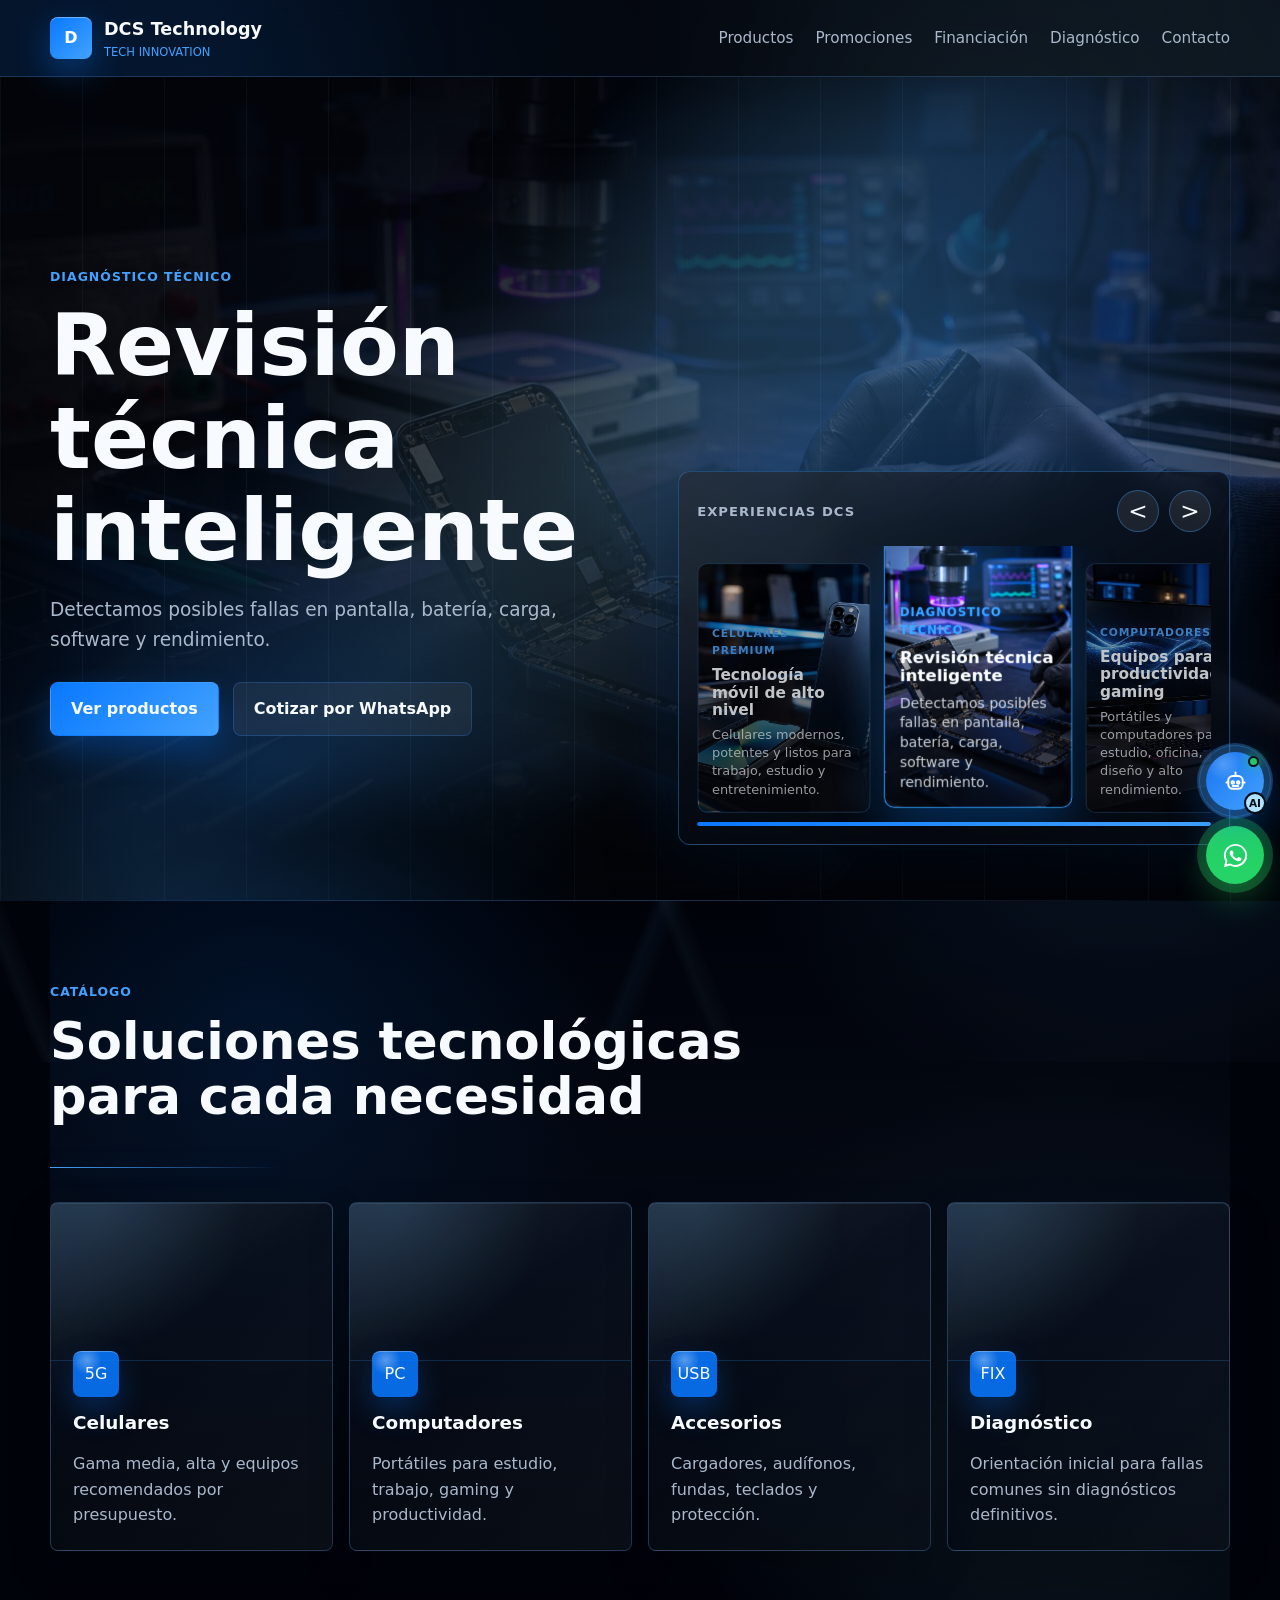
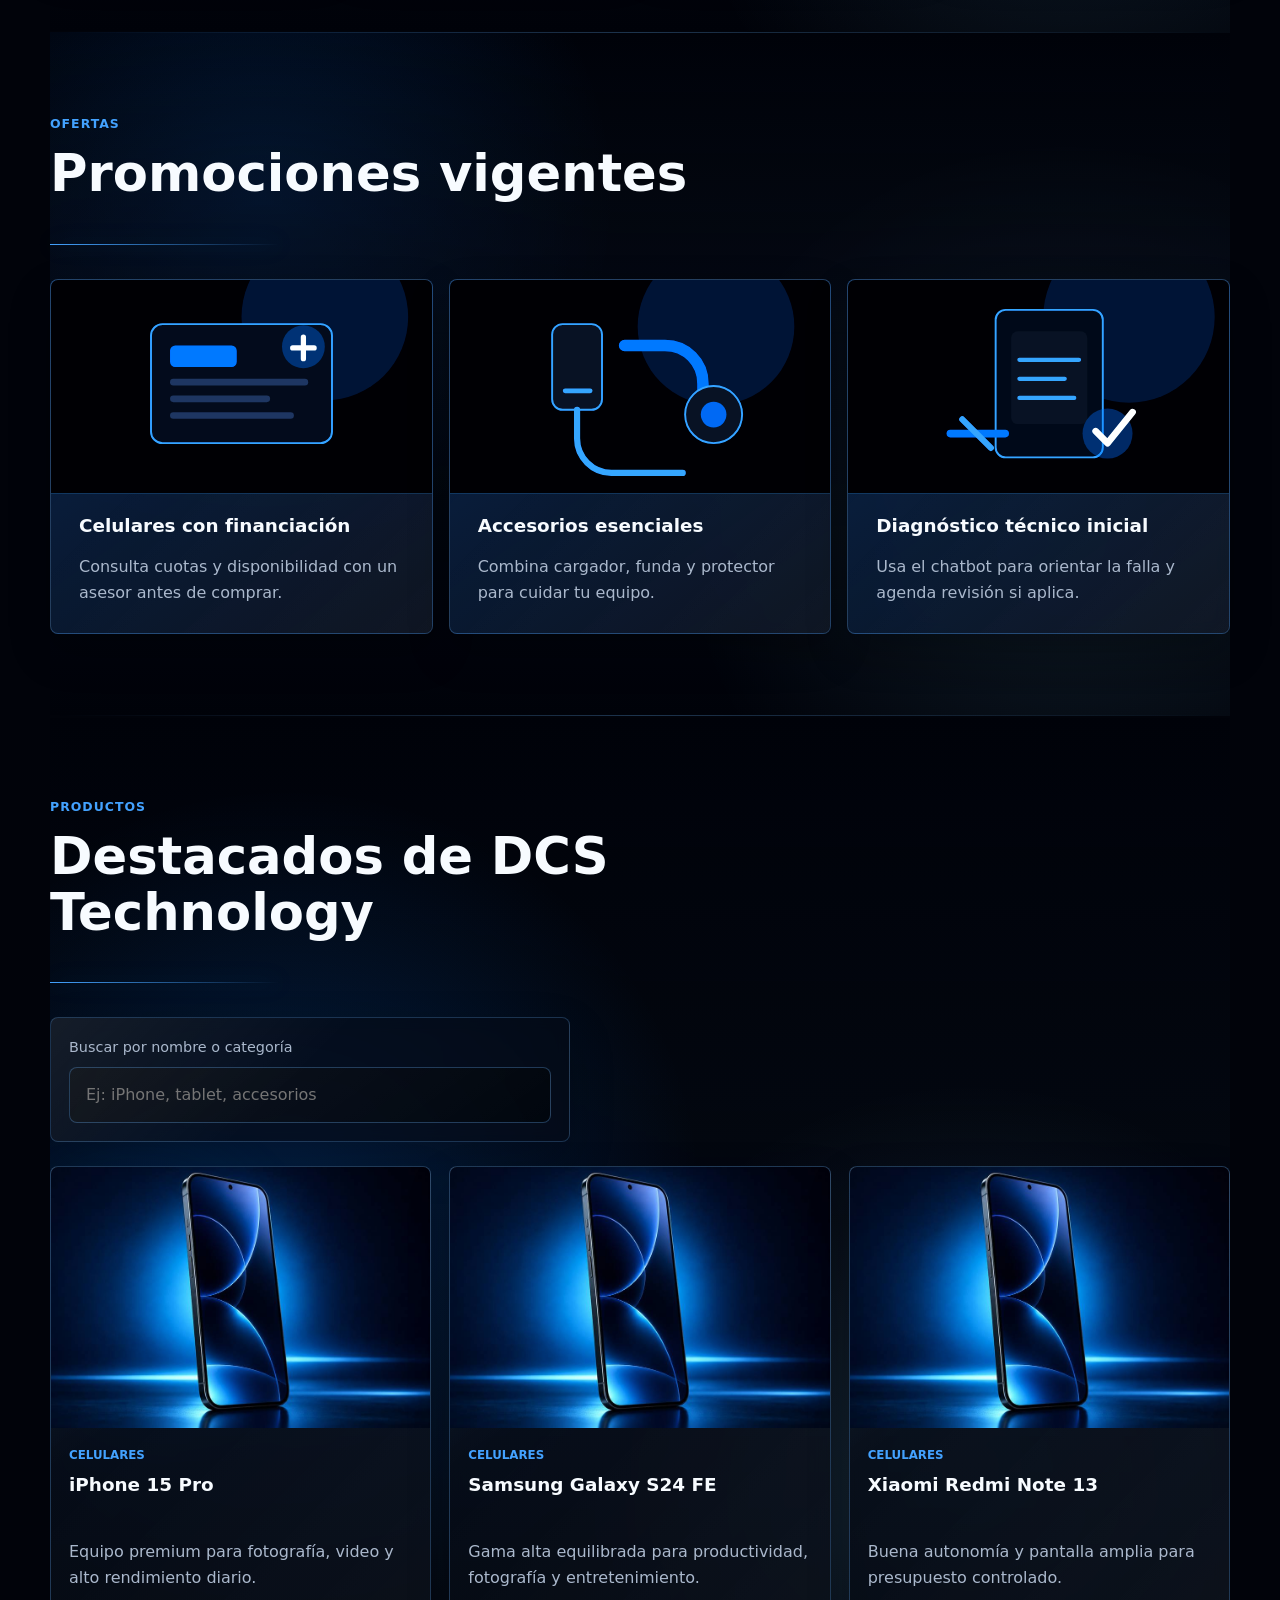
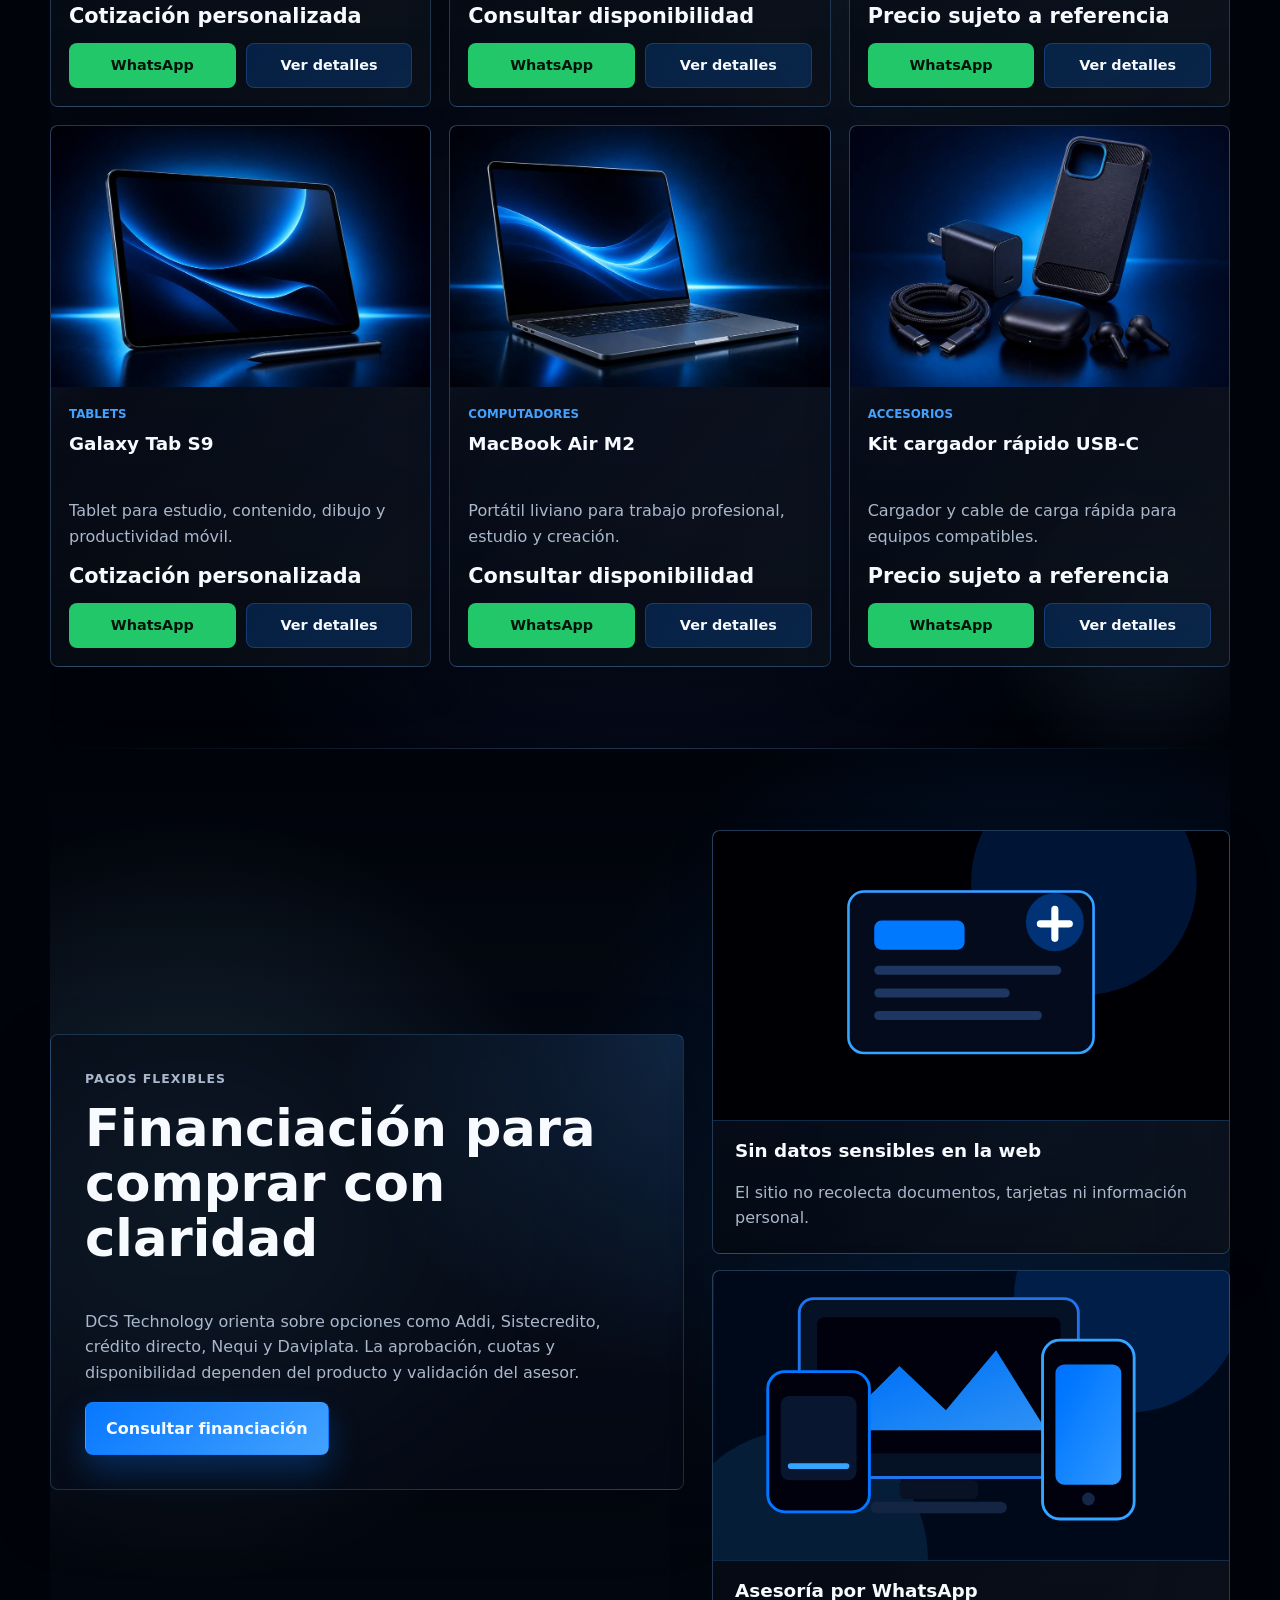
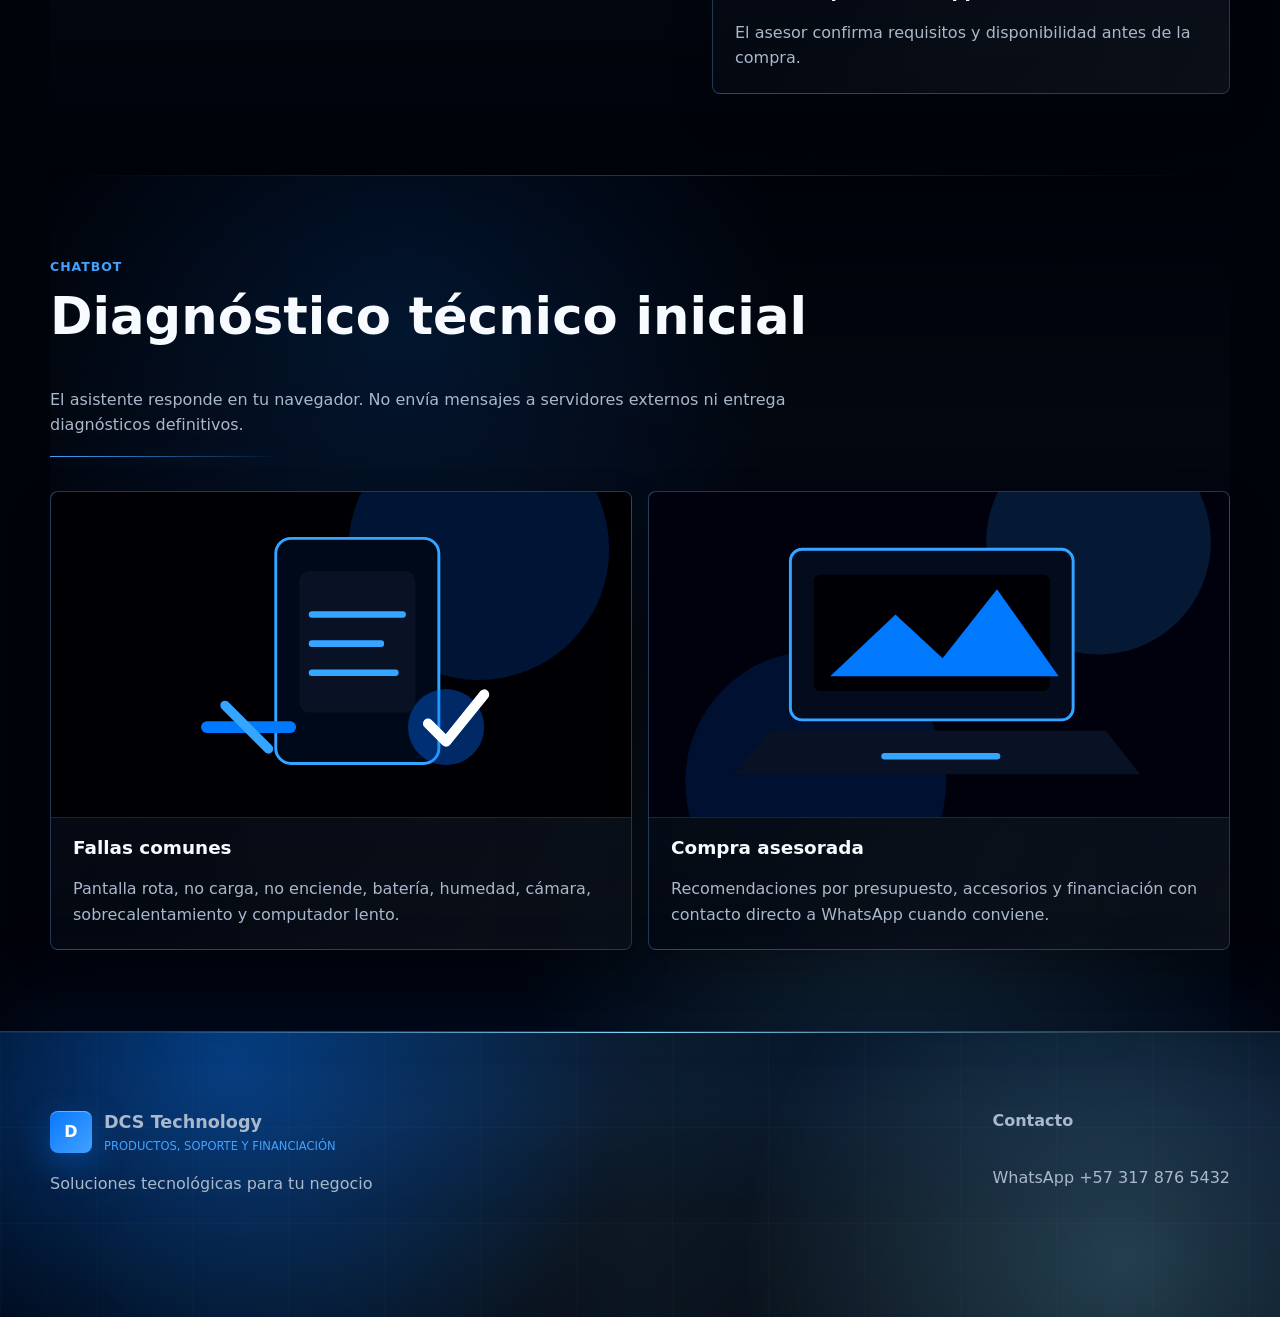
==== commit d0fdf973: "bot chequeo" ====
--- a/index.html
+++ b/index.html
@@ -267,7 +267,8 @@
       <div class="chatbot-messages" id="chatMessages" aria-live="polite"></div>
       <form class="chatbot-form" id="chatForm">
         <label class="sr-only" for="chatInput">Escribe tu consulta técnica o comercial</label>
-        <input id="chatInput" type="text" maxlength="220" autocomplete="off" placeholder="Ej: mi celular no carga">
+        <input id="chatInput" type="text" maxlength="500" autocomplete="off" placeholder="Ej: mi celular no carga">
+        <button id="clearBtn" type="button" title="Borrar texto" aria-label="Borrar texto" tabindex="0">🗑️</button>
         <button type="submit" aria-label="Enviar mensaje">Enviar</button>
       </form>
     </div>
--- a/css/styles.css
+++ b/css/styles.css
@@ -1570,8 +1570,9 @@
   display: flex;
   flex-direction: column;
   gap: 12px;
-  padding: 16px;
+  padding: 16px 16px 28px;
   overflow-y: auto;
+  scroll-padding-bottom: 28px;
 }
 
 .message {
@@ -1642,12 +1643,21 @@
 
 .chat-whatsapp {
   align-self: flex-start;
+  display: inline-flex;
+  align-items: center;
+  justify-content: center;
+  min-height: 40px;
+  max-width: 100%;
   margin-top: -4px;
+  margin-bottom: 8px;
   padding: 9px 12px;
   border-radius: 8px;
   color: #04130a;
   background: var(--success);
   font-weight: 900;
+  line-height: 1.15;
+  text-align: center;
+  white-space: normal;
 }
 
 .quick-replies {
@@ -1716,13 +1726,13 @@
 
 .chatbot-form {
   display: grid;
-  grid-template-columns: 1fr auto;
+  grid-template-columns: 1fr auto auto;
   gap: 10px;
   padding: 14px;
   border-top: 1px solid var(--line);
 }
 
-.chatbot-form button {
+.chatbot-form button[type="submit"] {
   border: 0;
   border-radius: 8px;
   padding: 0 14px;
@@ -1730,6 +1740,28 @@
   background: var(--blue);
   cursor: pointer;
   font-weight: 800;
+}
+
+#clearBtn {
+  background: #64748b;
+  border: none;
+  color: white;
+  width: 44px;
+  height: 44px;
+  border-radius: 30px;
+  font-size: 1.2rem;
+  cursor: pointer;
+  transition: 0.2s;
+}
+
+#clearBtn:hover,
+#clearBtn:focus-visible {
+  background: #475569;
+}
+
+#clearBtn:active,
+#clearBtn.is-cleared {
+  transform: scale(0.95);
 }
 
 .cinematic-observer-ready [data-animate].is-observed {
@@ -2806,6 +2838,14 @@
     grid-template-columns: 1fr;
   }
 
+  .chatbot-form {
+    grid-template-columns: 44px 1fr;
+  }
+
+  .chatbot-form input {
+    grid-column: 1 / -1;
+  }
+
   .hero-actions {
     display: grid;
   }
